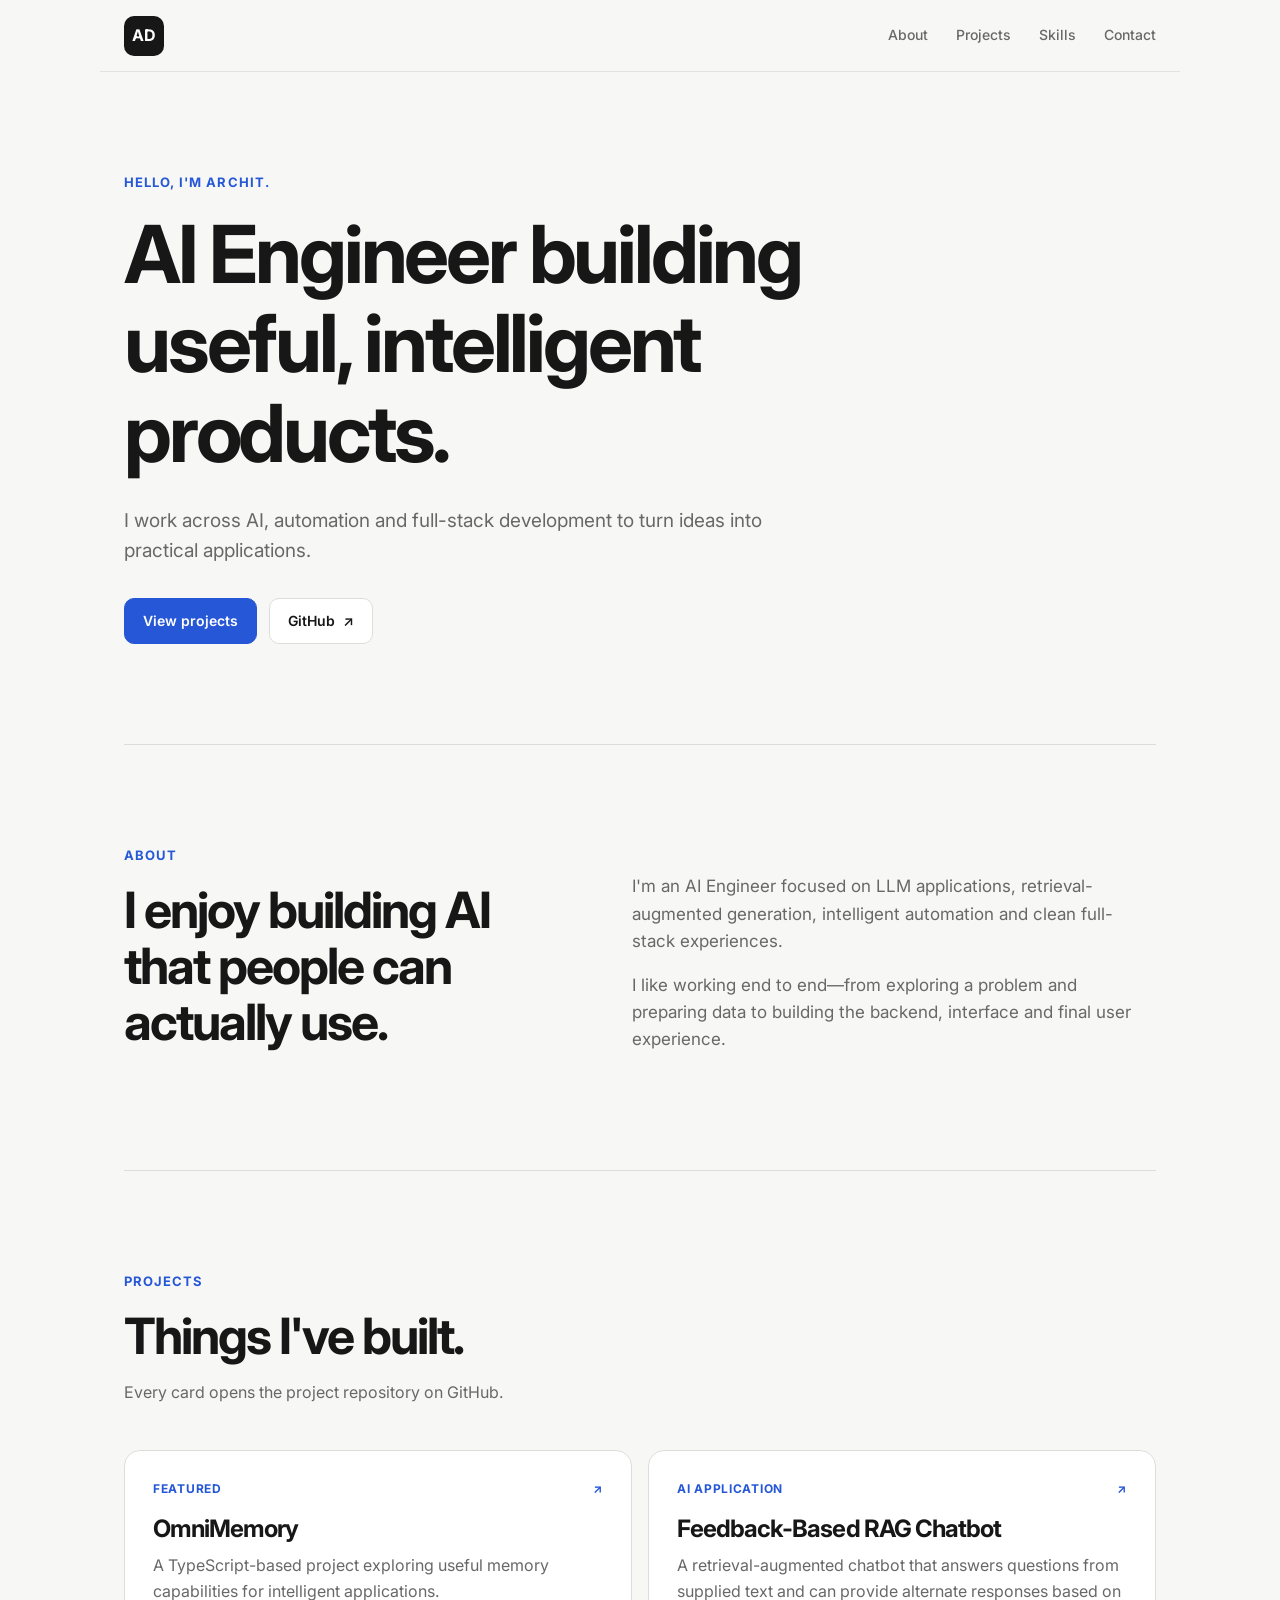
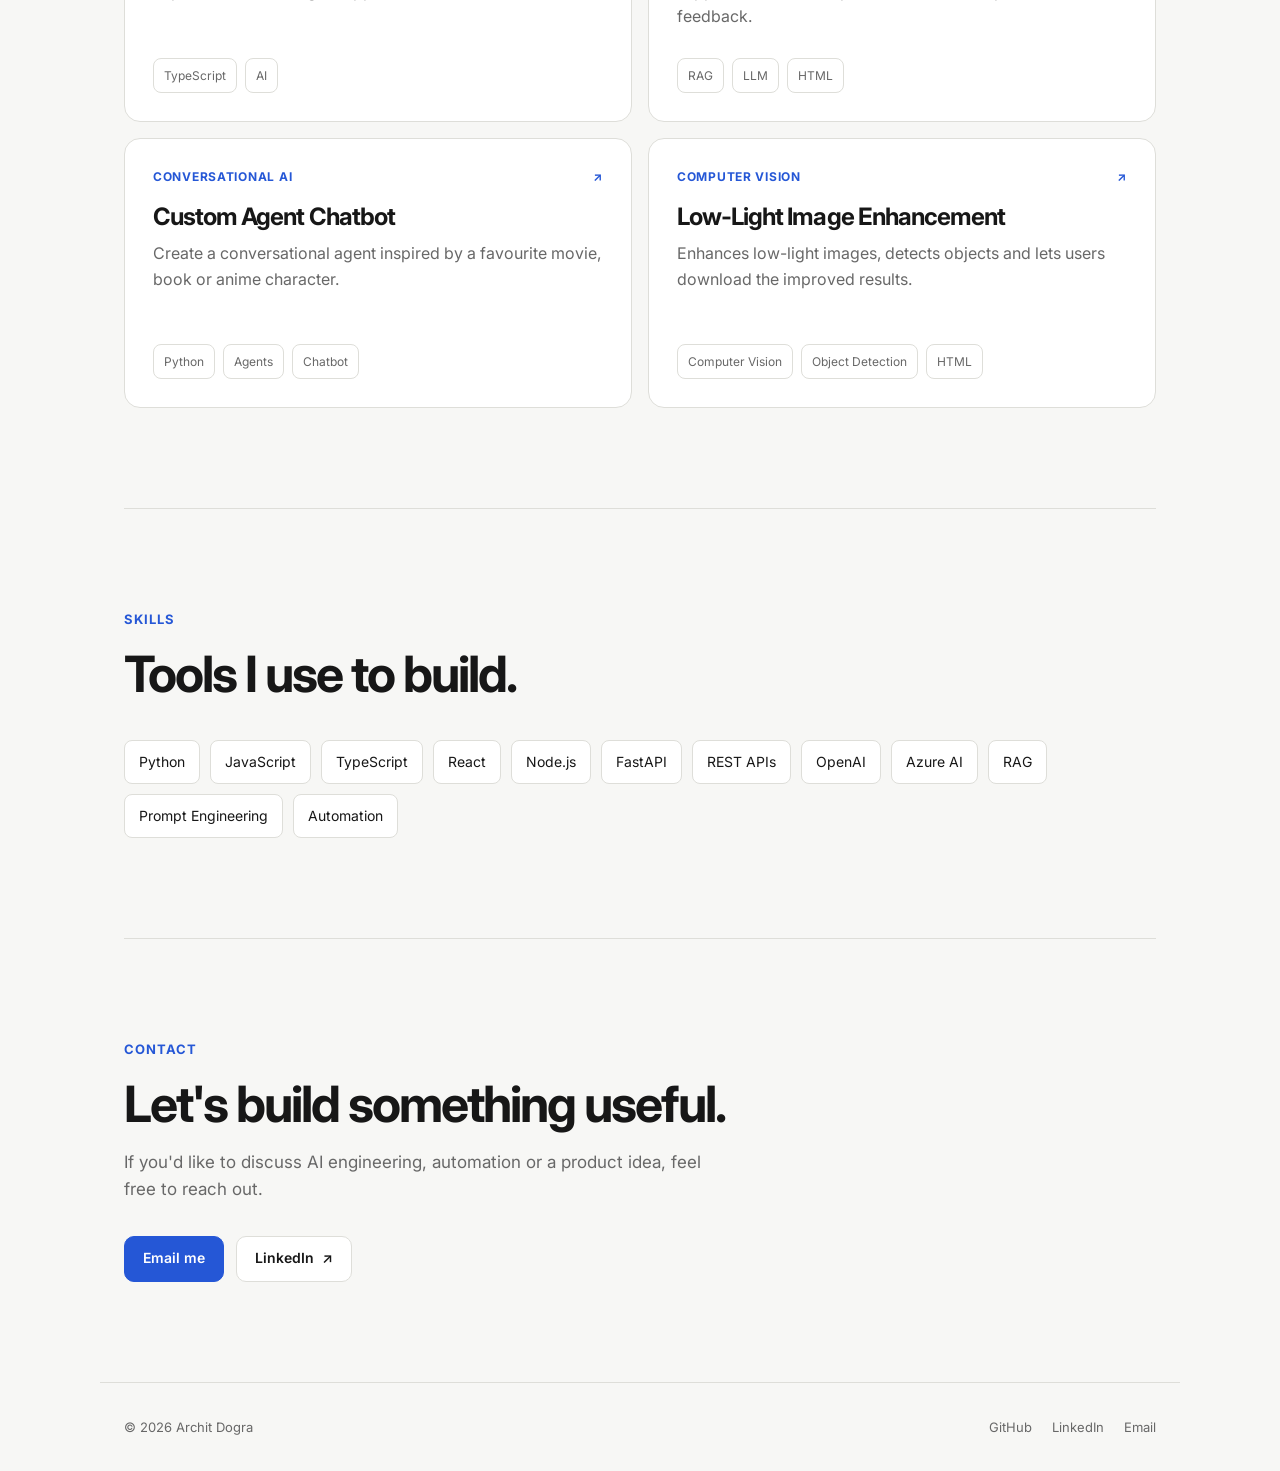
==== index.html @ 52316e1d "new1" ====
<!doctype html>
<html lang="en">
<head>
  <meta charset="UTF-8">
  <meta name="viewport" content="width=device-width, initial-scale=1.0">
  <meta name="description" content="Archit Dogra is an AI Engineer building practical AI applications, RAG systems and intelligent automation.">
  <meta property="og:title" content="Archit Dogra — AI Engineer">
  <meta property="og:description" content="AI applications, RAG systems and intelligent automation.">
  <meta property="og:type" content="website">
  <title>Archit Dogra — AI Engineer</title>
  <link rel="preconnect" href="https://fonts.googleapis.com">
  <link rel="preconnect" href="https://fonts.gstatic.com" crossorigin>
  <link href="https://fonts.googleapis.com/css2?family=Inter:wght@400;500;600;700&display=swap" rel="stylesheet">
  <link rel="stylesheet" href="style.css">
</head>
<body>
  <header class="site-header">
    <a class="brand" href="#home" aria-label="Go to home">AD</a>
    <button class="menu-button" type="button" aria-label="Open navigation" aria-expanded="false">Menu</button>
    <nav aria-label="Primary navigation">
      <a href="#about">About</a>
      <a href="#projects">Projects</a>
      <a href="#skills">Skills</a>
      <a href="#contact">Contact</a>
    </nav>
  </header>

  <main>
    <section class="hero" id="home">
      <p class="kicker">Hello, I'm Archit.</p>
      <h1>AI Engineer building useful, intelligent products.</h1>
      <p class="hero-copy">I work across AI, automation and full-stack development to turn ideas into practical applications.</p>
      <div class="actions">
        <a class="button primary" href="#projects">View projects</a>
        <a class="button" href="https://github.com/Archit0720" target="_blank" rel="noopener noreferrer">GitHub <span aria-hidden="true">↗</span></a>
      </div>
    </section>

    <section class="section" id="about">
      <div class="section-heading">
        <p class="kicker">About</p>
        <h2>I enjoy building AI that people can actually use.</h2>
      </div>
      <div class="about-copy">
        <p>I'm an AI Engineer focused on LLM applications, retrieval-augmented generation, intelligent automation and clean full-stack experiences.</p>
        <p>I like working end to end—from exploring a problem and preparing data to building the backend, interface and final user experience.</p>
      </div>
    </section>

    <section class="section" id="projects">
      <div class="section-heading">
        <p class="kicker">Projects</p>
        <h2>Things I've built.</h2>
        <p>Every card opens the project repository on GitHub.</p>
      </div>

      <div class="project-grid">
        <a class="project-card" href="https://github.com/Archit0720/OmniMemory" target="_blank" rel="noopener noreferrer">
          <div class="project-top"><span>Featured</span><span aria-hidden="true">↗</span></div>
          <h3>OmniMemory</h3>
          <p>A TypeScript-based project exploring useful memory capabilities for intelligent applications.</p>
          <ul><li>TypeScript</li><li>AI</li></ul>
        </a>

        <a class="project-card" href="https://github.com/Archit0720/RAG-ChatBot---Feedback-based-" target="_blank" rel="noopener noreferrer">
          <div class="project-top"><span>AI Application</span><span aria-hidden="true">↗</span></div>
          <h3>Feedback-Based RAG Chatbot</h3>
          <p>A retrieval-augmented chatbot that answers questions from supplied text and can provide alternate responses based on feedback.</p>
          <ul><li>RAG</li><li>LLM</li><li>HTML</li></ul>
        </a>

        <a class="project-card" href="https://github.com/Archit0720/Custom-Agent-Chatbot" target="_blank" rel="noopener noreferrer">
          <div class="project-top"><span>Conversational AI</span><span aria-hidden="true">↗</span></div>
          <h3>Custom Agent Chatbot</h3>
          <p>Create a conversational agent inspired by a favourite movie, book or anime character.</p>
          <ul><li>Python</li><li>Agents</li><li>Chatbot</li></ul>
        </a>

        <a class="project-card" href="https://github.com/Archit0720/Low_Light_Image_Enhancement_With_Object_Detection" target="_blank" rel="noopener noreferrer">
          <div class="project-top"><span>Computer Vision</span><span aria-hidden="true">↗</span></div>
          <h3>Low-Light Image Enhancement</h3>
          <p>Enhances low-light images, detects objects and lets users download the improved results.</p>
          <ul><li>Computer Vision</li><li>Object Detection</li><li>HTML</li></ul>
        </a>
      </div>
    </section>

    <section class="section" id="skills">
      <div class="section-heading">
        <p class="kicker">Skills</p>
        <h2>Tools I use to build.</h2>
      </div>
      <div class="skill-list" aria-label="Technical skills">
        <span>Python</span><span>JavaScript</span><span>TypeScript</span><span>React</span>
        <span>Node.js</span><span>FastAPI</span><span>REST APIs</span><span>OpenAI</span>
        <span>Azure AI</span><span>RAG</span><span>Prompt Engineering</span><span>Automation</span>
      </div>
    </section>

    <section class="contact section" id="contact">
      <p class="kicker">Contact</p>
      <h2>Let's build something useful.</h2>
      <p>If you'd like to discuss AI engineering, automation or a product idea, feel free to reach out.</p>
      <div class="actions">
        <a class="button primary" href="mailto:architdora07@gmail.com">Email me</a>
        <a class="button" href="https://www.linkedin.com/in/ad0720/" target="_blank" rel="noopener noreferrer">LinkedIn <span aria-hidden="true">↗</span></a>
      </div>
    </section>
  </main>

  <footer>
    <span>© <span id="year"></span> Archit Dogra</span>
    <div>
      <a href="https://github.com/Archit0720" target="_blank" rel="noopener noreferrer">GitHub</a>
      <a href="https://www.linkedin.com/in/ad0720/" target="_blank" rel="noopener noreferrer">LinkedIn</a>
      <a href="mailto:architdora07@gmail.com">Email</a>
    </div>
  </footer>

  <script src="script.js"></script>
</body>
</html>
---- style.css ----
:root {
  --background: #f7f7f5;
  --surface: #ffffff;
  --text: #171717;
  --muted: #686868;
  --border: #deded9;
  --accent: #2557d6;
  --accent-dark: #1944b0;
  --max-width: 1080px;
}

* { box-sizing: border-box; }
html { scroll-behavior: smooth; }
body {
  margin: 0;
  background: var(--background);
  color: var(--text);
  font-family: Inter, Arial, sans-serif;
  line-height: 1.6;
  -webkit-font-smoothing: antialiased;
}
a { color: inherit; text-decoration: none; }
a:focus-visible, button:focus-visible { outline: 3px solid #8eacf7; outline-offset: 4px; }

.site-header {
  position: sticky;
  top: 0;
  z-index: 20;
  height: 72px;
  display: flex;
  align-items: center;
  justify-content: space-between;
  max-width: var(--max-width);
  margin: 0 auto;
  padding: 0 24px;
  background: rgba(247, 247, 245, .92);
  backdrop-filter: blur(10px);
  border-bottom: 1px solid rgba(222, 222, 217, .8);
}
.brand {
  display: grid;
  place-items: center;
  width: 40px;
  height: 40px;
  border-radius: 10px;
  background: var(--text);
  color: white;
  font-weight: 700;
  letter-spacing: -.03em;
}
nav { display: flex; gap: 28px; }
nav a { color: var(--muted); font-size: 14px; font-weight: 500; }
nav a:hover { color: var(--text); }
.menu-button { display: none; border: 0; background: transparent; color: var(--text); font: inherit; font-weight: 600; cursor: pointer; }

main, footer { max-width: var(--max-width); margin: 0 auto; padding-inline: 24px; }
.hero { min-height: 72vh; display: flex; flex-direction: column; justify-content: center; max-width: 820px; padding: 100px 0; }
.kicker { margin: 0 0 16px; color: var(--accent); font-size: 13px; font-weight: 700; letter-spacing: .08em; text-transform: uppercase; }
h1, h2, h3 { line-height: 1.12; letter-spacing: -.04em; }
h1 { max-width: 800px; margin: 0; font-size: clamp(46px, 8vw, 80px); }
h2 { max-width: 700px; margin: 0; font-size: clamp(34px, 5vw, 50px); }
h3 { margin: 18px 0 10px; font-size: 24px; }
.hero-copy { max-width: 650px; margin: 28px 0 0; color: var(--muted); font-size: 19px; }
.actions { display: flex; flex-wrap: wrap; gap: 12px; margin-top: 32px; }
.button { display: inline-flex; align-items: center; justify-content: center; gap: 8px; min-height: 46px; padding: 0 18px; border: 1px solid var(--border); border-radius: 10px; background: var(--surface); font-size: 14px; font-weight: 600; transition: border-color .2s, transform .2s, background .2s; }
.button:hover { border-color: #a8a8a2; transform: translateY(-2px); }
.button.primary { border-color: var(--accent); background: var(--accent); color: white; }
.button.primary:hover { background: var(--accent-dark); }

.section { padding: 100px 0; border-top: 1px solid var(--border); }
.section-heading > p:last-child { max-width: 620px; color: var(--muted); }
#about { display: grid; grid-template-columns: .9fr 1.1fr; gap: 80px; }
.about-copy { padding-top: 28px; color: var(--muted); font-size: 17px; }
.about-copy p:first-child { margin-top: 0; }
.project-grid { display: grid; grid-template-columns: repeat(2, 1fr); gap: 16px; margin-top: 44px; }
.project-card { min-height: 270px; display: flex; flex-direction: column; padding: 28px; border: 1px solid var(--border); border-radius: 16px; background: var(--surface); transition: transform .2s, border-color .2s, box-shadow .2s; }
.project-card:hover { transform: translateY(-4px); border-color: #b7b7b1; box-shadow: 0 14px 35px rgba(0,0,0,.06); }
.project-top { display: flex; justify-content: space-between; color: var(--accent); font-size: 12px; font-weight: 700; text-transform: uppercase; letter-spacing: .06em; }
.project-card p { margin: 0; color: var(--muted); }
.project-card ul { display: flex; flex-wrap: wrap; gap: 8px; margin: auto 0 0; padding: 28px 0 0; list-style: none; }
.project-card li, .skill-list span { padding: 7px 10px; border: 1px solid var(--border); border-radius: 8px; color: var(--muted); font-size: 12px; }
.skill-list { display: flex; flex-wrap: wrap; gap: 10px; margin-top: 38px; }
.skill-list span { padding: 10px 14px; background: var(--surface); color: var(--text); font-size: 14px; }
.contact { max-width: none; }
.contact > p:not(.kicker) { max-width: 590px; color: var(--muted); font-size: 17px; }
footer { display: flex; justify-content: space-between; gap: 24px; padding-block: 34px; border-top: 1px solid var(--border); color: var(--muted); font-size: 13px; }
footer div { display: flex; gap: 20px; }
footer a:hover { color: var(--text); }

@media (max-width: 760px) {
  .site-header { height: 64px; }
  .menu-button { display: block; }
  nav { display: none; position: absolute; top: 64px; left: 16px; right: 16px; flex-direction: column; gap: 4px; padding: 12px; border: 1px solid var(--border); border-radius: 12px; background: var(--surface); box-shadow: 0 14px 35px rgba(0,0,0,.08); }
  .site-header.open nav { display: flex; }
  nav a { padding: 10px 12px; border-radius: 8px; }
  nav a:hover { background: var(--background); }
  .hero { min-height: auto; padding: 90px 0; }
  #about { grid-template-columns: 1fr; gap: 20px; }
  .project-grid { grid-template-columns: 1fr; }
  .section { padding: 76px 0; }
}

@media (max-width: 520px) {
  h1 { font-size: 44px; }
  .actions { flex-direction: column; }
  .button { width: 100%; }
  footer { flex-direction: column; }
}

@media (prefers-reduced-motion: reduce) {
  html { scroll-behavior: auto; }
  *, *::before, *::after { transition: none !important; animation: none !important; }
}
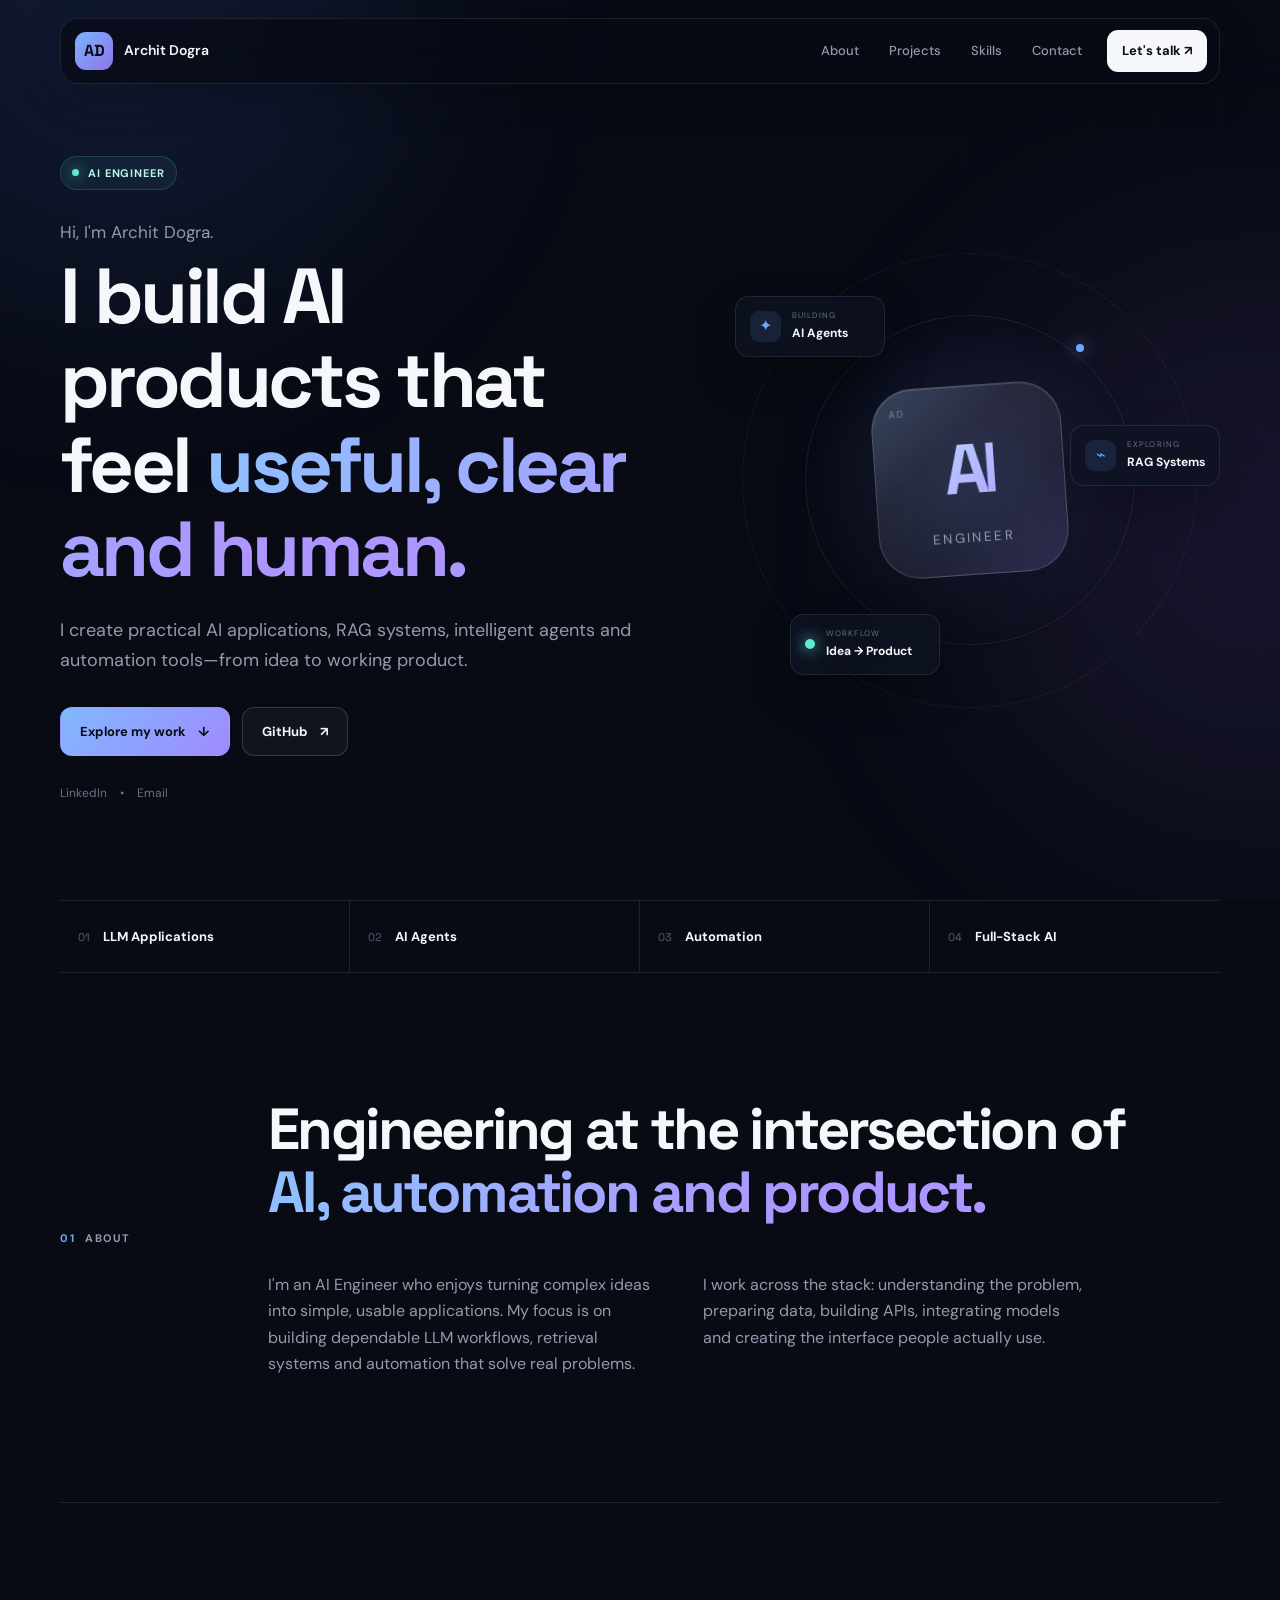
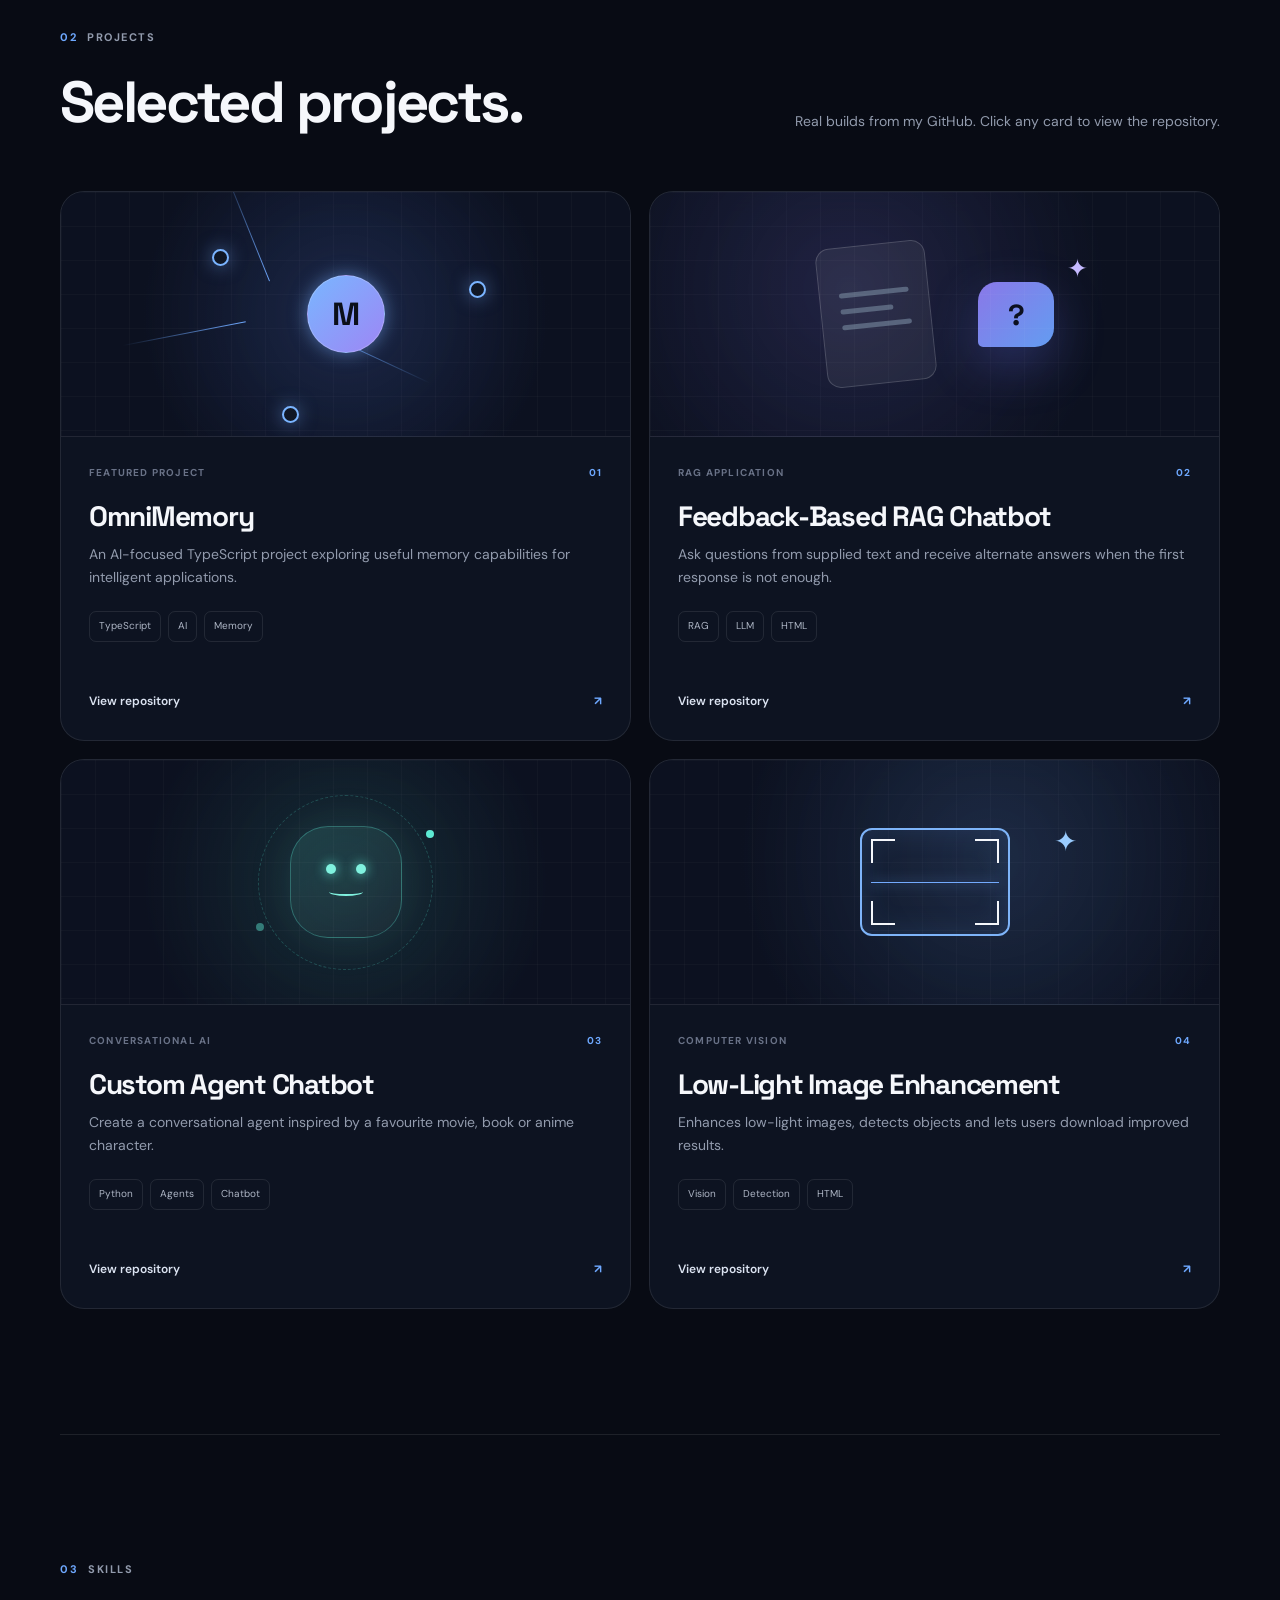
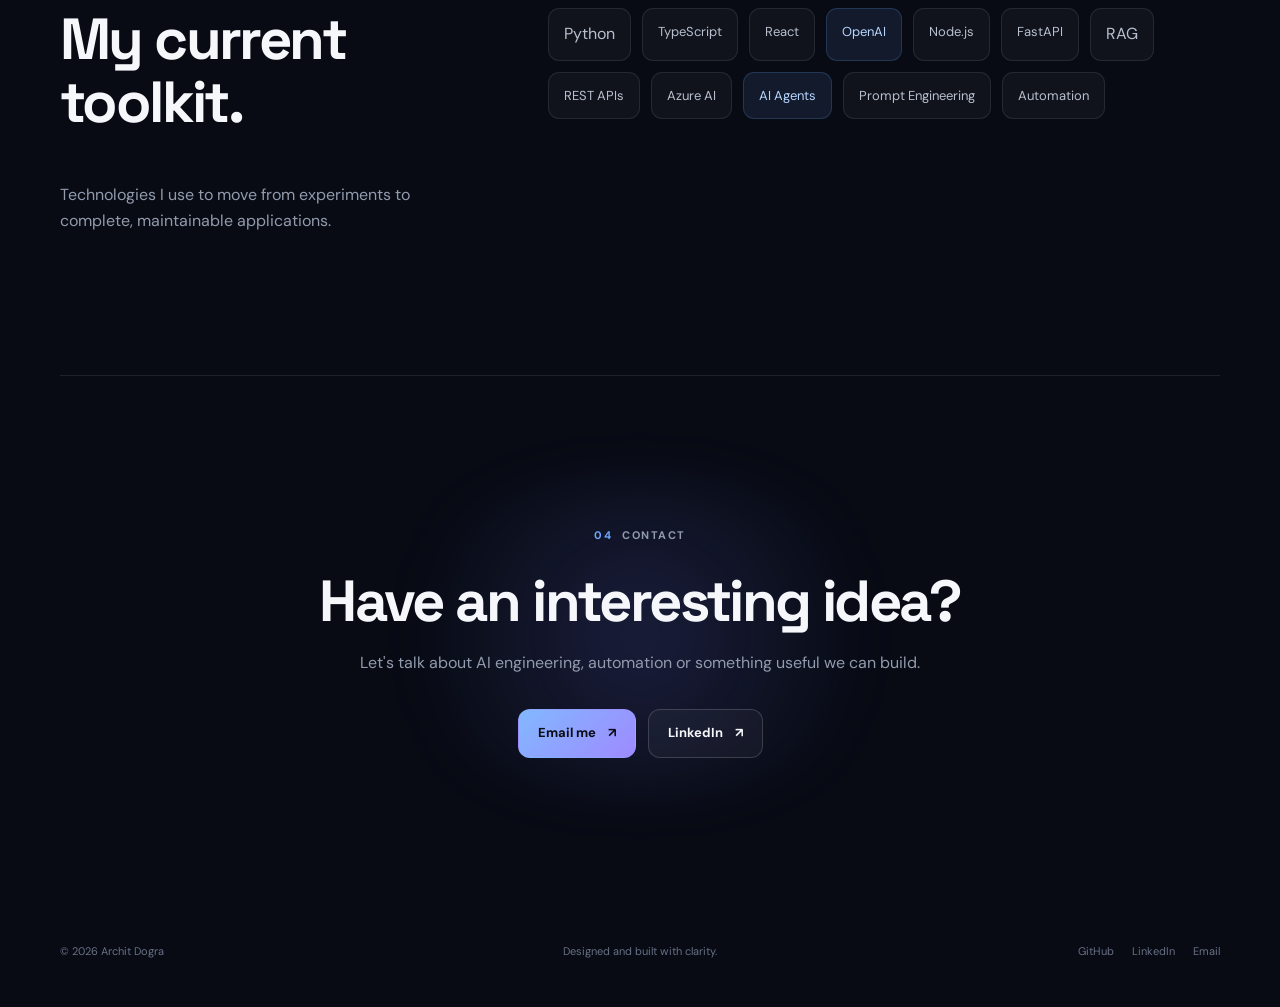
==== commit f275f69c: "new2" ====
--- a/index.html
+++ b/index.html
@@ -7,109 +7,205 @@
   <meta property="og:title" content="Archit Dogra — AI Engineer">
   <meta property="og:description" content="AI applications, RAG systems and intelligent automation.">
   <meta property="og:type" content="website">
+  <meta name="theme-color" content="#080b14">
   <title>Archit Dogra — AI Engineer</title>
+
   <link rel="preconnect" href="https://fonts.googleapis.com">
   <link rel="preconnect" href="https://fonts.gstatic.com" crossorigin>
-  <link href="https://fonts.googleapis.com/css2?family=Inter:wght@400;500;600;700&display=swap" rel="stylesheet">
+  <link href="https://fonts.googleapis.com/css2?family=DM+Sans:wght@400;500;600;700&family=Space+Grotesk:wght@500;600;700&display=swap" rel="stylesheet">
   <link rel="stylesheet" href="style.css">
 </head>
 <body>
+  <div class="page-background" aria-hidden="true">
+    <span class="gradient gradient-one"></span>
+    <span class="gradient gradient-two"></span>
+    <span class="grid"></span>
+  </div>
+
   <header class="site-header">
-    <a class="brand" href="#home" aria-label="Go to home">AD</a>
-    <button class="menu-button" type="button" aria-label="Open navigation" aria-expanded="false">Menu</button>
+    <a class="brand" href="#home" aria-label="Archit Dogra, home">
+      <span class="brand-mark">AD</span>
+      <span class="brand-name">Archit Dogra</span>
+    </a>
+
+    <button class="menu-button" type="button" aria-label="Open navigation" aria-expanded="false">
+      <span></span><span></span>
+    </button>
+
     <nav aria-label="Primary navigation">
       <a href="#about">About</a>
       <a href="#projects">Projects</a>
       <a href="#skills">Skills</a>
       <a href="#contact">Contact</a>
     </nav>
+
+    <a class="header-link" href="mailto:architdora07@gmail.com">Let's talk <span aria-hidden="true">↗</span></a>
   </header>
 
   <main>
     <section class="hero" id="home">
-      <p class="kicker">Hello, I'm Archit.</p>
-      <h1>AI Engineer building useful, intelligent products.</h1>
-      <p class="hero-copy">I work across AI, automation and full-stack development to turn ideas into practical applications.</p>
-      <div class="actions">
-        <a class="button primary" href="#projects">View projects</a>
-        <a class="button" href="https://github.com/Archit0720" target="_blank" rel="noopener noreferrer">GitHub <span aria-hidden="true">↗</span></a>
-      </div>
-    </section>
-
-    <section class="section" id="about">
-      <div class="section-heading">
-        <p class="kicker">About</p>
-        <h2>I enjoy building AI that people can actually use.</h2>
-      </div>
-      <div class="about-copy">
-        <p>I'm an AI Engineer focused on LLM applications, retrieval-augmented generation, intelligent automation and clean full-stack experiences.</p>
-        <p>I like working end to end—from exploring a problem and preparing data to building the backend, interface and final user experience.</p>
-      </div>
-    </section>
-
-    <section class="section" id="projects">
-      <div class="section-heading">
-        <p class="kicker">Projects</p>
-        <h2>Things I've built.</h2>
-        <p>Every card opens the project repository on GitHub.</p>
+      <div class="hero-copy reveal">
+        <div class="status"><span></span> AI Engineer</div>
+        <p class="intro">Hi, I'm Archit Dogra.</p>
+        <h1>I build AI products that feel <span>useful, clear and human.</span></h1>
+        <p class="hero-text">I create practical AI applications, RAG systems, intelligent agents and automation tools—from idea to working product.</p>
+
+        <div class="actions">
+          <a class="button primary" href="#projects">Explore my work <span aria-hidden="true">↓</span></a>
+          <a class="button secondary" href="https://github.com/Archit0720" target="_blank" rel="noopener noreferrer">GitHub <span aria-hidden="true">↗</span></a>
+        </div>
+
+        <div class="hero-links" aria-label="Social links">
+          <a href="https://www.linkedin.com/in/ad0720/" target="_blank" rel="noopener noreferrer">LinkedIn</a>
+          <span>•</span>
+          <a href="mailto:architdora07@gmail.com">Email</a>
+        </div>
+      </div>
+
+      <div class="hero-visual reveal" aria-label="AI engineering illustration">
+        <div class="orbit orbit-one"></div>
+        <div class="orbit orbit-two"></div>
+        <div class="visual-core">
+          <span class="core-label">AD</span>
+          <strong>AI</strong>
+          <small>Engineer</small>
+        </div>
+        <div class="floating-card card-agent">
+          <span class="card-icon">✦</span>
+          <div><small>BUILDING</small><strong>AI Agents</strong></div>
+        </div>
+        <div class="floating-card card-rag">
+          <span class="card-icon">⌁</span>
+          <div><small>EXPLORING</small><strong>RAG Systems</strong></div>
+        </div>
+        <div class="floating-card card-stack">
+          <span class="signal"></span>
+          <div><small>WORKFLOW</small><strong>Idea → Product</strong></div>
+        </div>
+      </div>
+    </section>
+
+    <section class="quick-strip" aria-label="Key areas">
+      <div><span>01</span><strong>LLM Applications</strong></div>
+      <div><span>02</span><strong>AI Agents</strong></div>
+      <div><span>03</span><strong>Automation</strong></div>
+      <div><span>04</span><strong>Full-Stack AI</strong></div>
+    </section>
+
+    <section class="section about" id="about">
+      <div class="section-label reveal"><span>01</span> About</div>
+      <div class="about-content reveal">
+        <h2>Engineering at the intersection of <span>AI, automation and product.</span></h2>
+        <div class="about-grid">
+          <p>I'm an AI Engineer who enjoys turning complex ideas into simple, usable applications. My focus is on building dependable LLM workflows, retrieval systems and automation that solve real problems.</p>
+          <p>I work across the stack: understanding the problem, preparing data, building APIs, integrating models and creating the interface people actually use.</p>
+        </div>
+      </div>
+    </section>
+
+    <section class="section projects-section" id="projects">
+      <div class="section-label reveal"><span>02</span> Projects</div>
+      <div class="section-heading reveal">
+        <h2>Selected projects.</h2>
+        <p>Real builds from my GitHub. Click any card to view the repository.</p>
       </div>
 
       <div class="project-grid">
-        <a class="project-card" href="https://github.com/Archit0720/OmniMemory" target="_blank" rel="noopener noreferrer">
-          <div class="project-top"><span>Featured</span><span aria-hidden="true">↗</span></div>
-          <h3>OmniMemory</h3>
-          <p>A TypeScript-based project exploring useful memory capabilities for intelligent applications.</p>
-          <ul><li>TypeScript</li><li>AI</li></ul>
-        </a>
-
-        <a class="project-card" href="https://github.com/Archit0720/RAG-ChatBot---Feedback-based-" target="_blank" rel="noopener noreferrer">
-          <div class="project-top"><span>AI Application</span><span aria-hidden="true">↗</span></div>
-          <h3>Feedback-Based RAG Chatbot</h3>
-          <p>A retrieval-augmented chatbot that answers questions from supplied text and can provide alternate responses based on feedback.</p>
-          <ul><li>RAG</li><li>LLM</li><li>HTML</li></ul>
-        </a>
-
-        <a class="project-card" href="https://github.com/Archit0720/Custom-Agent-Chatbot" target="_blank" rel="noopener noreferrer">
-          <div class="project-top"><span>Conversational AI</span><span aria-hidden="true">↗</span></div>
-          <h3>Custom Agent Chatbot</h3>
-          <p>Create a conversational agent inspired by a favourite movie, book or anime character.</p>
-          <ul><li>Python</li><li>Agents</li><li>Chatbot</li></ul>
-        </a>
-
-        <a class="project-card" href="https://github.com/Archit0720/Low_Light_Image_Enhancement_With_Object_Detection" target="_blank" rel="noopener noreferrer">
-          <div class="project-top"><span>Computer Vision</span><span aria-hidden="true">↗</span></div>
-          <h3>Low-Light Image Enhancement</h3>
-          <p>Enhances low-light images, detects objects and lets users download the improved results.</p>
-          <ul><li>Computer Vision</li><li>Object Detection</li><li>HTML</li></ul>
-        </a>
-      </div>
-    </section>
-
-    <section class="section" id="skills">
-      <div class="section-heading">
-        <p class="kicker">Skills</p>
-        <h2>Tools I use to build.</h2>
-      </div>
-      <div class="skill-list" aria-label="Technical skills">
-        <span>Python</span><span>JavaScript</span><span>TypeScript</span><span>React</span>
-        <span>Node.js</span><span>FastAPI</span><span>REST APIs</span><span>OpenAI</span>
-        <span>Azure AI</span><span>RAG</span><span>Prompt Engineering</span><span>Automation</span>
+        <a class="project-card featured reveal" href="https://github.com/Archit0720/OmniMemory" target="_blank" rel="noopener noreferrer">
+          <div class="project-visual memory-visual" aria-hidden="true">
+            <div class="memory-node main-node">M</div>
+            <span class="memory-node node-a"></span>
+            <span class="memory-node node-b"></span>
+            <span class="memory-node node-c"></span>
+            <i class="line line-a"></i><i class="line line-b"></i><i class="line line-c"></i>
+          </div>
+          <div class="project-content">
+            <div class="project-meta"><span>Featured project</span><b>01</b></div>
+            <h3>OmniMemory</h3>
+            <p>An AI-focused TypeScript project exploring useful memory capabilities for intelligent applications.</p>
+            <ul><li>TypeScript</li><li>AI</li><li>Memory</li></ul>
+            <span class="project-link">View repository <b>↗</b></span>
+          </div>
+        </a>
+
+        <a class="project-card reveal" href="https://github.com/Archit0720/RAG-ChatBot---Feedback-based-" target="_blank" rel="noopener noreferrer">
+          <div class="project-visual rag-visual" aria-hidden="true">
+            <div class="document"><span></span><span></span><span></span></div>
+            <div class="chat-bubble">?</div>
+            <div class="spark">✦</div>
+          </div>
+          <div class="project-content">
+            <div class="project-meta"><span>RAG application</span><b>02</b></div>
+            <h3>Feedback-Based RAG Chatbot</h3>
+            <p>Ask questions from supplied text and receive alternate answers when the first response is not enough.</p>
+            <ul><li>RAG</li><li>LLM</li><li>HTML</li></ul>
+            <span class="project-link">View repository <b>↗</b></span>
+          </div>
+        </a>
+
+        <a class="project-card reveal" href="https://github.com/Archit0720/Custom-Agent-Chatbot" target="_blank" rel="noopener noreferrer">
+          <div class="project-visual agent-visual" aria-hidden="true">
+            <div class="agent-face"><span></span><span></span><i></i></div>
+            <div class="agent-ring"></div>
+            <span class="agent-dot dot-one"></span><span class="agent-dot dot-two"></span>
+          </div>
+          <div class="project-content">
+            <div class="project-meta"><span>Conversational AI</span><b>03</b></div>
+            <h3>Custom Agent Chatbot</h3>
+            <p>Create a conversational agent inspired by a favourite movie, book or anime character.</p>
+            <ul><li>Python</li><li>Agents</li><li>Chatbot</li></ul>
+            <span class="project-link">View repository <b>↗</b></span>
+          </div>
+        </a>
+
+        <a class="project-card reveal" href="https://github.com/Archit0720/Low_Light_Image_Enhancement_With_Object_Detection" target="_blank" rel="noopener noreferrer">
+          <div class="project-visual vision-visual" aria-hidden="true">
+            <div class="scan-frame"><i></i><span class="scan-line"></span></div>
+            <div class="sun">✦</div>
+          </div>
+          <div class="project-content">
+            <div class="project-meta"><span>Computer vision</span><b>04</b></div>
+            <h3>Low-Light Image Enhancement</h3>
+            <p>Enhances low-light images, detects objects and lets users download improved results.</p>
+            <ul><li>Vision</li><li>Detection</li><li>HTML</li></ul>
+            <span class="project-link">View repository <b>↗</b></span>
+          </div>
+        </a>
+      </div>
+    </section>
+
+    <section class="section skills-section" id="skills">
+      <div class="section-label reveal"><span>03</span> Skills</div>
+      <div class="skills-layout">
+        <div class="skills-copy reveal">
+          <h2>My current toolkit.</h2>
+          <p>Technologies I use to move from experiments to complete, maintainable applications.</p>
+        </div>
+        <div class="skill-cloud reveal" aria-label="Technical skills">
+          <span class="large">Python</span><span>TypeScript</span><span>React</span><span class="accent">OpenAI</span>
+          <span>Node.js</span><span>FastAPI</span><span class="large">RAG</span><span>REST APIs</span>
+          <span>Azure AI</span><span class="accent">AI Agents</span><span>Prompt Engineering</span><span>Automation</span>
+        </div>
       </div>
     </section>
 
     <section class="contact section" id="contact">
-      <p class="kicker">Contact</p>
-      <h2>Let's build something useful.</h2>
-      <p>If you'd like to discuss AI engineering, automation or a product idea, feel free to reach out.</p>
-      <div class="actions">
-        <a class="button primary" href="mailto:architdora07@gmail.com">Email me</a>
-        <a class="button" href="https://www.linkedin.com/in/ad0720/" target="_blank" rel="noopener noreferrer">LinkedIn <span aria-hidden="true">↗</span></a>
+      <div class="contact-glow" aria-hidden="true"></div>
+      <div class="contact-content reveal">
+        <p class="section-label"><span>04</span> Contact</p>
+        <h2>Have an interesting idea?</h2>
+        <p>Let's talk about AI engineering, automation or something useful we can build.</p>
+        <div class="actions center">
+          <a class="button primary" href="mailto:architdora07@gmail.com">Email me <span aria-hidden="true">↗</span></a>
+          <a class="button secondary" href="https://www.linkedin.com/in/ad0720/" target="_blank" rel="noopener noreferrer">LinkedIn <span aria-hidden="true">↗</span></a>
+        </div>
       </div>
     </section>
   </main>
 
   <footer>
     <span>© <span id="year"></span> Archit Dogra</span>
+    <p>Designed and built with clarity.</p>
     <div>
       <a href="https://github.com/Archit0720" target="_blank" rel="noopener noreferrer">GitHub</a>
       <a href="https://www.linkedin.com/in/ad0720/" target="_blank" rel="noopener noreferrer">LinkedIn</a>
--- a/style.css
+++ b/style.css
@@ -1,113 +1,177 @@
 :root {
-  --background: #f7f7f5;
-  --surface: #ffffff;
-  --text: #171717;
-  --muted: #686868;
-  --border: #deded9;
-  --accent: #2557d6;
-  --accent-dark: #1944b0;
-  --max-width: 1080px;
+  --bg: #080b14;
+  --surface: #0e1321;
+  --surface-soft: #121827;
+  --card: rgba(17, 23, 39, 0.76);
+  --text: #f5f7fb;
+  --muted: #929bad;
+  --line: rgba(255, 255, 255, 0.09);
+  --line-strong: rgba(255, 255, 255, 0.16);
+  --blue: #6ea8fe;
+  --violet: #9b87f5;
+  --cyan: #5eead4;
+  --max: 1160px;
 }
 
 * { box-sizing: border-box; }
 html { scroll-behavior: smooth; }
 body {
   margin: 0;
-  background: var(--background);
+  min-width: 320px;
+  overflow-x: hidden;
+  background: var(--bg);
   color: var(--text);
-  font-family: Inter, Arial, sans-serif;
-  line-height: 1.6;
+  font-family: "DM Sans", Arial, sans-serif;
+  line-height: 1.65;
   -webkit-font-smoothing: antialiased;
 }
 a { color: inherit; text-decoration: none; }
-a:focus-visible, button:focus-visible { outline: 3px solid #8eacf7; outline-offset: 4px; }
+button, a { -webkit-tap-highlight-color: transparent; }
+a:focus-visible, button:focus-visible { outline: 3px solid rgba(110, 168, 254, .65); outline-offset: 4px; }
+
+.page-background { position: fixed; inset: 0; z-index: -1; overflow: hidden; pointer-events: none; }
+.gradient { position: absolute; width: 560px; height: 560px; border-radius: 50%; filter: blur(130px); opacity: .13; }
+.gradient-one { top: -270px; left: -160px; background: #4f7cff; }
+.gradient-two { right: -260px; top: 260px; background: #805ad5; }
+.grid { position: absolute; inset: 0; opacity: .24; background-image: linear-gradient(rgba(255,255,255,.025) 1px, transparent 1px), linear-gradient(90deg, rgba(255,255,255,.025) 1px, transparent 1px); background-size: 64px 64px; mask-image: linear-gradient(to bottom, black, transparent 75%); }
 
 .site-header {
-  position: sticky;
-  top: 0;
-  z-index: 20;
-  height: 72px;
+  position: fixed;
+  z-index: 50;
+  top: 18px;
+  left: 50%;
+  transform: translateX(-50%);
+  width: min(calc(100% - 32px), var(--max));
+  height: 66px;
   display: flex;
   align-items: center;
-  justify-content: space-between;
-  max-width: var(--max-width);
-  margin: 0 auto;
-  padding: 0 24px;
-  background: rgba(247, 247, 245, .92);
-  backdrop-filter: blur(10px);
-  border-bottom: 1px solid rgba(222, 222, 217, .8);
+  padding: 0 12px 0 14px;
+  border: 1px solid var(--line);
+  border-radius: 18px;
+  background: rgba(8, 11, 20, .72);
+  backdrop-filter: blur(18px);
+  box-shadow: 0 12px 45px rgba(0, 0, 0, .2);
 }
-.brand {
-  display: grid;
-  place-items: center;
-  width: 40px;
-  height: 40px;
-  border-radius: 10px;
-  background: var(--text);
-  color: white;
-  font-weight: 700;
-  letter-spacing: -.03em;
+.brand { display: flex; align-items: center; gap: 11px; margin-right: auto; }
+.brand-mark { display: grid; place-items: center; width: 38px; height: 38px; border-radius: 11px; background: linear-gradient(135deg, #7ab4ff, #8e75e8); color: #080b14; font-family: "Space Grotesk", sans-serif; font-weight: 700; }
+.brand-name { font-weight: 600; font-size: 14px; }
+nav { display: flex; align-items: center; gap: 8px; }
+nav a { padding: 8px 11px; border-radius: 9px; color: var(--muted); font-size: 13px; font-weight: 500; transition: .2s ease; }
+nav a:hover { background: rgba(255,255,255,.05); color: var(--text); }
+.header-link { margin-left: 14px; padding: 10px 15px; border-radius: 11px; background: var(--text); color: #0a0d15; font-size: 13px; font-weight: 700; }
+.menu-button { display: none; width: 42px; height: 42px; border: 0; border-radius: 10px; background: rgba(255,255,255,.06); cursor: pointer; }
+.menu-button span { display: block; width: 18px; height: 1.5px; margin: 5px auto; background: white; transition: .2s; }
+
+main, footer { width: min(calc(100% - 48px), var(--max)); margin-inline: auto; }
+.hero { min-height: 100vh; display: grid; grid-template-columns: 1.08fr .92fr; gap: 72px; align-items: center; padding: 150px 0 90px; }
+.status { display: inline-flex; align-items: center; gap: 9px; width: fit-content; margin-bottom: 28px; padding: 7px 11px; border: 1px solid rgba(94,234,212,.18); border-radius: 999px; background: rgba(94,234,212,.06); color: #b6f7ea; font-size: 11px; font-weight: 700; letter-spacing: .08em; text-transform: uppercase; }
+.status span { width: 7px; height: 7px; border-radius: 50%; background: var(--cyan); box-shadow: 0 0 14px var(--cyan); }
+.intro { margin: 0 0 8px; color: var(--muted); font-size: 17px; }
+h1, h2, h3 { margin-top: 0; font-family: "Space Grotesk", sans-serif; line-height: 1.08; letter-spacing: -.045em; }
+h1 { max-width: 720px; margin-bottom: 25px; font-size: clamp(48px, 6.3vw, 78px); }
+h1 span, .about-content h2 span { background: linear-gradient(100deg, #8fc1ff, #ad96ff 72%); -webkit-background-clip: text; background-clip: text; color: transparent; }
+h2 { font-size: clamp(38px, 5vw, 58px); }
+.hero-text { max-width: 610px; margin: 0; color: var(--muted); font-size: 18px; }
+.actions { display: flex; flex-wrap: wrap; gap: 12px; margin-top: 32px; }
+.button { display: inline-flex; align-items: center; justify-content: center; gap: 12px; min-height: 49px; padding: 0 19px; border: 1px solid var(--line-strong); border-radius: 12px; font-size: 13px; font-weight: 700; transition: transform .2s, border-color .2s, background .2s; }
+.button:hover { transform: translateY(-3px); border-color: rgba(255,255,255,.28); }
+.button.primary { border-color: transparent; background: linear-gradient(135deg, #82b8ff, #9e8aff); color: #090c14; }
+.button.secondary { background: rgba(255,255,255,.04); }
+.hero-links { display: flex; gap: 13px; margin-top: 28px; color: #697287; font-size: 12px; }
+.hero-links a:hover { color: var(--text); }
+
+.hero-visual { position: relative; min-height: 520px; display: grid; place-items: center; }
+.hero-visual::before { content: ""; position: absolute; width: 360px; height: 360px; border-radius: 50%; background: radial-gradient(circle, rgba(98,126,234,.18), transparent 65%); filter: blur(8px); }
+.visual-core { position: relative; z-index: 3; width: 190px; height: 190px; display: flex; flex-direction: column; align-items: center; justify-content: center; border: 1px solid rgba(255,255,255,.18); border-radius: 42px; background: linear-gradient(145deg, rgba(255,255,255,.11), rgba(255,255,255,.025)); backdrop-filter: blur(18px); box-shadow: inset 0 1px rgba(255,255,255,.12), 0 35px 90px rgba(0,0,0,.32); transform: rotate(-4deg); }
+.visual-core::after { content: ""; position: absolute; inset: -1px; z-index: -1; border-radius: inherit; background: linear-gradient(140deg, rgba(126,184,255,.6), transparent 35%, transparent 65%, rgba(158,138,255,.4)); opacity: .32; }
+.core-label { position: absolute; top: 16px; left: 17px; color: #788197; font-size: 10px; letter-spacing: .12em; }
+.visual-core strong { font-family: "Space Grotesk"; font-size: 70px; letter-spacing: -.08em; background: linear-gradient(135deg, #b7d7ff, #b1a0ff); -webkit-background-clip: text; background-clip: text; color: transparent; }
+.visual-core small { color: var(--muted); text-transform: uppercase; letter-spacing: .18em; }
+.orbit { position: absolute; border: 1px solid rgba(255,255,255,.08); border-radius: 50%; }
+.orbit-one { width: 330px; height: 330px; animation: spin 28s linear infinite; }
+.orbit-two { width: 455px; height: 455px; border-style: dashed; animation: spinReverse 38s linear infinite; }
+.orbit-one::after, .orbit-two::after { content: ""; position: absolute; width: 8px; height: 8px; border-radius: 50%; background: var(--blue); box-shadow: 0 0 18px var(--blue); }
+.orbit-one::after { top: 28px; right: 50px; }
+.orbit-two::after { bottom: 55px; left: 56px; background: var(--violet); }
+.floating-card { position: absolute; z-index: 5; display: flex; gap: 11px; align-items: center; min-width: 150px; padding: 12px 14px; border: 1px solid var(--line); border-radius: 14px; background: rgba(14,19,33,.82); backdrop-filter: blur(14px); box-shadow: 0 18px 45px rgba(0,0,0,.27); }
+.floating-card small, .floating-card strong { display: block; }
+.floating-card small { margin-bottom: 2px; color: #697287; font-size: 8px; letter-spacing: .14em; }
+.floating-card strong { font-size: 12px; }
+.card-icon { display: grid; place-items: center; width: 31px; height: 31px; border-radius: 9px; background: rgba(110,168,254,.12); color: var(--blue); }
+.card-agent { top: 76px; left: 15px; animation: float 5s ease-in-out infinite; }
+.card-rag { right: 0; top: 205px; animation: float 5.5s ease-in-out infinite reverse; }
+.card-stack { bottom: 65px; left: 70px; animation: float 6s ease-in-out infinite .5s; }
+.signal { width: 10px; height: 10px; border-radius: 50%; background: var(--cyan); box-shadow: 0 0 15px var(--cyan); }
+
+.quick-strip { display: grid; grid-template-columns: repeat(4, 1fr); border-block: 1px solid var(--line); }
+.quick-strip div { display: flex; align-items: center; gap: 13px; padding: 25px 18px; border-right: 1px solid var(--line); }
+.quick-strip div:last-child { border-right: 0; }
+.quick-strip span { color: #566075; font-family: "Space Grotesk"; font-size: 11px; }
+.quick-strip strong { font-size: 13px; }
+
+.section { padding: 125px 0; border-bottom: 1px solid var(--line); }
+.section-label { display: flex; align-items: center; gap: 10px; color: var(--muted); font-size: 11px; font-weight: 700; letter-spacing: .14em; text-transform: uppercase; }
+.section-label span { color: var(--blue); }
+.about { display: grid; grid-template-columns: .3fr 1.7fr; gap: 40px; }
+.about-content h2 { max-width: 880px; }
+.about-grid { display: grid; grid-template-columns: 1fr 1fr; gap: 50px; max-width: 820px; margin-top: 45px; color: var(--muted); font-size: 16px; }
+.about-grid p { margin: 0; }
+.section-heading { display: flex; align-items: end; justify-content: space-between; gap: 40px; margin-top: 24px; }
+.section-heading h2, .section-heading p { margin-bottom: 0; }
+.section-heading p { max-width: 440px; color: var(--muted); font-size: 14px; }
+
+.project-grid { display: grid; grid-template-columns: repeat(2, 1fr); gap: 18px; margin-top: 58px; }
+.project-card { position: relative; overflow: hidden; min-height: 550px; display: flex; flex-direction: column; border: 1px solid var(--line); border-radius: 24px; background: var(--card); backdrop-filter: blur(12px); transition: transform .3s, border-color .3s, box-shadow .3s; }
+.project-card:hover { transform: translateY(-7px); border-color: rgba(130,184,255,.35); box-shadow: 0 27px 70px rgba(0,0,0,.25); }
+.project-visual { position: relative; height: 245px; overflow: hidden; display: grid; place-items: center; border-bottom: 1px solid var(--line); background: #0c1120; }
+.project-visual::after { content: ""; position: absolute; inset: 0; background-image: linear-gradient(rgba(255,255,255,.025) 1px, transparent 1px), linear-gradient(90deg, rgba(255,255,255,.025) 1px, transparent 1px); background-size: 34px 34px; }
+.project-content { flex: 1; display: flex; flex-direction: column; padding: 28px; }
+.project-meta { display: flex; justify-content: space-between; color: #697287; font-size: 10px; font-weight: 700; letter-spacing: .12em; text-transform: uppercase; }
+.project-meta b { color: var(--blue); }
+.project-card h3 { margin: 19px 0 12px; font-size: 28px; }
+.project-card p { margin: 0; color: var(--muted); font-size: 14px; }
+.project-card ul { display: flex; flex-wrap: wrap; gap: 7px; margin: 22px 0 0; padding: 0; list-style: none; }
+.project-card li { padding: 6px 9px; border: 1px solid var(--line); border-radius: 7px; color: #aeb6c5; font-size: 10px; }
+.project-link { display: flex; justify-content: space-between; margin-top: auto; padding-top: 26px; color: #dce4f2; font-size: 12px; font-weight: 600; }
+.project-link b { color: var(--blue); transition: transform .2s; }
+.project-card:hover .project-link b { transform: translate(3px, -3px); }
+
+.memory-visual { background: radial-gradient(circle at center, rgba(92,134,255,.18), #0c1120 66%); }
+.memory-node { position: absolute; z-index: 2; width: 17px; height: 17px; border: 2px solid #7ab4ff; border-radius: 50%; background: #101725; box-shadow: 0 0 18px rgba(122,180,255,.5); }
+.main-node { width: 78px; height: 78px; display: grid; place-items: center; border: 1px solid rgba(255,255,255,.2); background: linear-gradient(135deg,#79b6ff,#9d86f5); color: #0b0f1a; font: 700 32px "Space Grotesk"; }
+.node-a { transform: translate(-125px,-57px); }.node-b { transform: translate(132px,-25px); }.node-c { transform: translate(-55px,100px); }
+.line { position: absolute; z-index: 1; width: 125px; height: 1px; background: linear-gradient(90deg, #6ea8fe, transparent); transform-origin: left; }
+.line-a { transform: rotate(25deg) translateX(37px); }.line-b { transform: rotate(169deg) translateX(38px); }.line-c { transform: rotate(-112deg) translateX(36px); }
+.rag-visual { background: radial-gradient(circle at 35% 40%, rgba(120,107,220,.18), #0c1120 65%); }
+.document { position: absolute; left: 30%; width: 110px; height: 140px; padding: 34px 19px; border: 1px solid rgba(255,255,255,.16); border-radius: 14px; background: rgba(255,255,255,.06); transform: rotate(-6deg); }
+.document span { display: block; height: 5px; margin: 11px 0; border-radius: 5px; background: #59657d; }.document span:nth-child(2){width:75%}
+.chat-bubble { position: absolute; right: 29%; display: grid; place-items: center; width: 76px; height: 65px; border-radius: 19px 19px 19px 5px; background: linear-gradient(135deg,#8a78e8,#639cf1); color:#0c1020; font:700 29px "Space Grotesk"; box-shadow:0 18px 50px rgba(97,105,223,.3); }
+.spark { position:absolute; right:23%; top:23%; color:#c5baff; font-size:25px; }
+.agent-visual { background: radial-gradient(circle at center, rgba(94,234,212,.12), #0c1120 66%); }
+.agent-face { z-index:2; width:112px; height:112px; display:grid; grid-template-columns:1fr 1fr; place-items:center; padding:30px 25px 34px; border:1px solid rgba(94,234,212,.32); border-radius:38px; background:linear-gradient(145deg,rgba(94,234,212,.14),rgba(255,255,255,.03)); box-shadow:0 0 45px rgba(94,234,212,.1); }
+.agent-face span { width:10px;height:10px;border-radius:50%;background:#80f2df;box-shadow:0 0 12px #5eead4; }.agent-face i{grid-column:1/3;width:34px;height:8px;border-bottom:2px solid #80f2df;border-radius:50%}
+.agent-ring { position:absolute;width:175px;height:175px;border:1px dashed rgba(94,234,212,.22);border-radius:50%;animation:spin 22s linear infinite; }
+.agent-dot { position:absolute;width:8px;height:8px;border-radius:50%;background:var(--cyan)}.dot-one{transform:translate(84px,-48px)}.dot-two{transform:translate(-86px,45px);opacity:.45}
+.vision-visual { background: radial-gradient(circle at 60% 40%, rgba(110,168,254,.16), #0c1120 68%); }
+.scan-frame { position:relative;z-index:2;width:150px;height:108px;border:2px solid #7eb4f9;border-radius:12px;box-shadow:0 0 30px rgba(110,168,254,.15) inset; }
+.scan-frame::before,.scan-frame::after,.scan-frame i::before,.scan-frame i::after{content:"";position:absolute;width:22px;height:22px;border-color:#b3d3ff}.scan-frame::before{top:9px;left:9px;border-top:2px solid;border-left:2px solid}.scan-frame::after{top:9px;right:9px;border-top:2px solid;border-right:2px solid}.scan-frame i::before{bottom:9px;left:9px;border-bottom:2px solid;border-left:2px solid}.scan-frame i::after{bottom:9px;right:9px;border-bottom:2px solid;border-right:2px solid}
+.scan-line { position:absolute;left:9px;right:9px;top:50%;height:1px;background:#73aafd;box-shadow:0 0 12px #73aafd;animation:scan 3s ease-in-out infinite; }.sun{position:absolute;right:25%;top:24%;color:#9accff;font-size:28px}
+
+.skills-layout { display:grid;grid-template-columns:.75fr 1.25fr;gap:85px;align-items:start;margin-top:30px}.skills-copy p{max-width:420px;color:var(--muted)}
+.skill-cloud { display:flex;flex-wrap:wrap;gap:11px;align-content:flex-start}.skill-cloud span{padding:12px 15px;border:1px solid var(--line);border-radius:11px;background:rgba(255,255,255,.035);color:#b8c0cf;font-size:13px;transition:.2s}.skill-cloud span:hover{transform:translateY(-3px);border-color:rgba(110,168,254,.38);color:white}.skill-cloud .large{font-size:16px}.skill-cloud .accent{background:rgba(110,168,254,.1);border-color:rgba(110,168,254,.19);color:#b8d5ff}
+.contact { position:relative;overflow:hidden;min-height:520px;display:grid;place-items:center;text-align:center;border-bottom:0}.contact-content{position:relative;z-index:2}.contact .section-label{justify-content:center}.contact h2{margin:25px 0 18px}.contact p:not(.section-label){max-width:570px;margin:0 auto;color:var(--muted)}.center{justify-content:center}.contact-glow{position:absolute;width:600px;height:320px;border-radius:50%;background:radial-gradient(circle,rgba(108,116,238,.18),transparent 68%);filter:blur(25px)}
+footer{display:grid;grid-template-columns:1fr 1fr 1fr;align-items:center;padding:35px 0;color:#687186;font-size:11px}footer p{text-align:center}footer div{display:flex;justify-content:flex-end;gap:18px}footer a:hover{color:white}
+
+.reveal { opacity:0; transform:translateY(20px); transition:opacity .7s ease,transform .7s ease }.reveal.visible{opacity:1;transform:none}
+@keyframes spin{to{transform:rotate(360deg)}}@keyframes spinReverse{to{transform:rotate(-360deg)}}@keyframes float{0%,100%{transform:translateY(0)}50%{transform:translateY(-9px)}}@keyframes scan{0%,100%{transform:translateY(-38px);opacity:.3}50%{transform:translateY(38px);opacity:1}}
+
+@media(max-width:900px){
+  .site-header{top:10px;height:60px}.brand-name,.header-link{display:none}.menu-button{display:block}nav{display:none;position:absolute;top:68px;left:0;right:0;flex-direction:column;align-items:stretch;padding:10px;border:1px solid var(--line);border-radius:15px;background:#0c111e;box-shadow:0 20px 50px rgba(0,0,0,.35)}.site-header.open nav{display:flex}nav a{padding:12px}
+  .hero{grid-template-columns:1fr;padding-top:135px;gap:10px}.hero-copy{text-align:center}.status,.hero-text{margin-inline:auto}.actions,.hero-links{justify-content:center}.hero-visual{min-height:470px}
+  .quick-strip{grid-template-columns:1fr 1fr}.quick-strip div:nth-child(2){border-right:0}.quick-strip div:nth-child(-n+2){border-bottom:1px solid var(--line)}
+  .about{grid-template-columns:1fr}.project-grid{grid-template-columns:1fr}.skills-layout{grid-template-columns:1fr;gap:35px}.section-heading{align-items:start;flex-direction:column}.project-card{min-height:520px}
 }
-nav { display: flex; gap: 28px; }
-nav a { color: var(--muted); font-size: 14px; font-weight: 500; }
-nav a:hover { color: var(--text); }
-.menu-button { display: none; border: 0; background: transparent; color: var(--text); font: inherit; font-weight: 600; cursor: pointer; }
-
-main, footer { max-width: var(--max-width); margin: 0 auto; padding-inline: 24px; }
-.hero { min-height: 72vh; display: flex; flex-direction: column; justify-content: center; max-width: 820px; padding: 100px 0; }
-.kicker { margin: 0 0 16px; color: var(--accent); font-size: 13px; font-weight: 700; letter-spacing: .08em; text-transform: uppercase; }
-h1, h2, h3 { line-height: 1.12; letter-spacing: -.04em; }
-h1 { max-width: 800px; margin: 0; font-size: clamp(46px, 8vw, 80px); }
-h2 { max-width: 700px; margin: 0; font-size: clamp(34px, 5vw, 50px); }
-h3 { margin: 18px 0 10px; font-size: 24px; }
-.hero-copy { max-width: 650px; margin: 28px 0 0; color: var(--muted); font-size: 19px; }
-.actions { display: flex; flex-wrap: wrap; gap: 12px; margin-top: 32px; }
-.button { display: inline-flex; align-items: center; justify-content: center; gap: 8px; min-height: 46px; padding: 0 18px; border: 1px solid var(--border); border-radius: 10px; background: var(--surface); font-size: 14px; font-weight: 600; transition: border-color .2s, transform .2s, background .2s; }
-.button:hover { border-color: #a8a8a2; transform: translateY(-2px); }
-.button.primary { border-color: var(--accent); background: var(--accent); color: white; }
-.button.primary:hover { background: var(--accent-dark); }
-
-.section { padding: 100px 0; border-top: 1px solid var(--border); }
-.section-heading > p:last-child { max-width: 620px; color: var(--muted); }
-#about { display: grid; grid-template-columns: .9fr 1.1fr; gap: 80px; }
-.about-copy { padding-top: 28px; color: var(--muted); font-size: 17px; }
-.about-copy p:first-child { margin-top: 0; }
-.project-grid { display: grid; grid-template-columns: repeat(2, 1fr); gap: 16px; margin-top: 44px; }
-.project-card { min-height: 270px; display: flex; flex-direction: column; padding: 28px; border: 1px solid var(--border); border-radius: 16px; background: var(--surface); transition: transform .2s, border-color .2s, box-shadow .2s; }
-.project-card:hover { transform: translateY(-4px); border-color: #b7b7b1; box-shadow: 0 14px 35px rgba(0,0,0,.06); }
-.project-top { display: flex; justify-content: space-between; color: var(--accent); font-size: 12px; font-weight: 700; text-transform: uppercase; letter-spacing: .06em; }
-.project-card p { margin: 0; color: var(--muted); }
-.project-card ul { display: flex; flex-wrap: wrap; gap: 8px; margin: auto 0 0; padding: 28px 0 0; list-style: none; }
-.project-card li, .skill-list span { padding: 7px 10px; border: 1px solid var(--border); border-radius: 8px; color: var(--muted); font-size: 12px; }
-.skill-list { display: flex; flex-wrap: wrap; gap: 10px; margin-top: 38px; }
-.skill-list span { padding: 10px 14px; background: var(--surface); color: var(--text); font-size: 14px; }
-.contact { max-width: none; }
-.contact > p:not(.kicker) { max-width: 590px; color: var(--muted); font-size: 17px; }
-footer { display: flex; justify-content: space-between; gap: 24px; padding-block: 34px; border-top: 1px solid var(--border); color: var(--muted); font-size: 13px; }
-footer div { display: flex; gap: 20px; }
-footer a:hover { color: var(--text); }
-
-@media (max-width: 760px) {
-  .site-header { height: 64px; }
-  .menu-button { display: block; }
-  nav { display: none; position: absolute; top: 64px; left: 16px; right: 16px; flex-direction: column; gap: 4px; padding: 12px; border: 1px solid var(--border); border-radius: 12px; background: var(--surface); box-shadow: 0 14px 35px rgba(0,0,0,.08); }
-  .site-header.open nav { display: flex; }
-  nav a { padding: 10px 12px; border-radius: 8px; }
-  nav a:hover { background: var(--background); }
-  .hero { min-height: auto; padding: 90px 0; }
-  #about { grid-template-columns: 1fr; gap: 20px; }
-  .project-grid { grid-template-columns: 1fr; }
-  .section { padding: 76px 0; }
+@media(max-width:600px){
+  main,footer{width:min(calc(100% - 32px),var(--max))}.hero{padding-bottom:70px}h1{font-size:45px}.hero-text{font-size:16px}.hero-visual{min-height:400px;transform:scale(.82);margin:-20px -50px}.floating-card{min-width:140px}.card-agent{left:0}.card-rag{right:0}.card-stack{left:45px}.quick-strip{grid-template-columns:1fr}.quick-strip div{border-right:0;border-bottom:1px solid var(--line)}.section{padding:90px 0}.about-grid{grid-template-columns:1fr;gap:20px}.project-visual{height:220px}.project-content{padding:23px}.actions{flex-direction:column}.button{width:100%}footer{grid-template-columns:1fr;gap:8px;text-align:center}footer p{margin:0}footer div{justify-content:center}.contact{min-height:480px}
 }
-
-@media (max-width: 520px) {
-  h1 { font-size: 44px; }
-  .actions { flex-direction: column; }
-  .button { width: 100%; }
-  footer { flex-direction: column; }
-}
-
-@media (prefers-reduced-motion: reduce) {
-  html { scroll-behavior: auto; }
-  *, *::before, *::after { transition: none !important; animation: none !important; }
-}
+@media(prefers-reduced-motion:reduce){html{scroll-behavior:auto}*,*::before,*::after{animation:none!important;transition:none!important}.reveal{opacity:1;transform:none}}
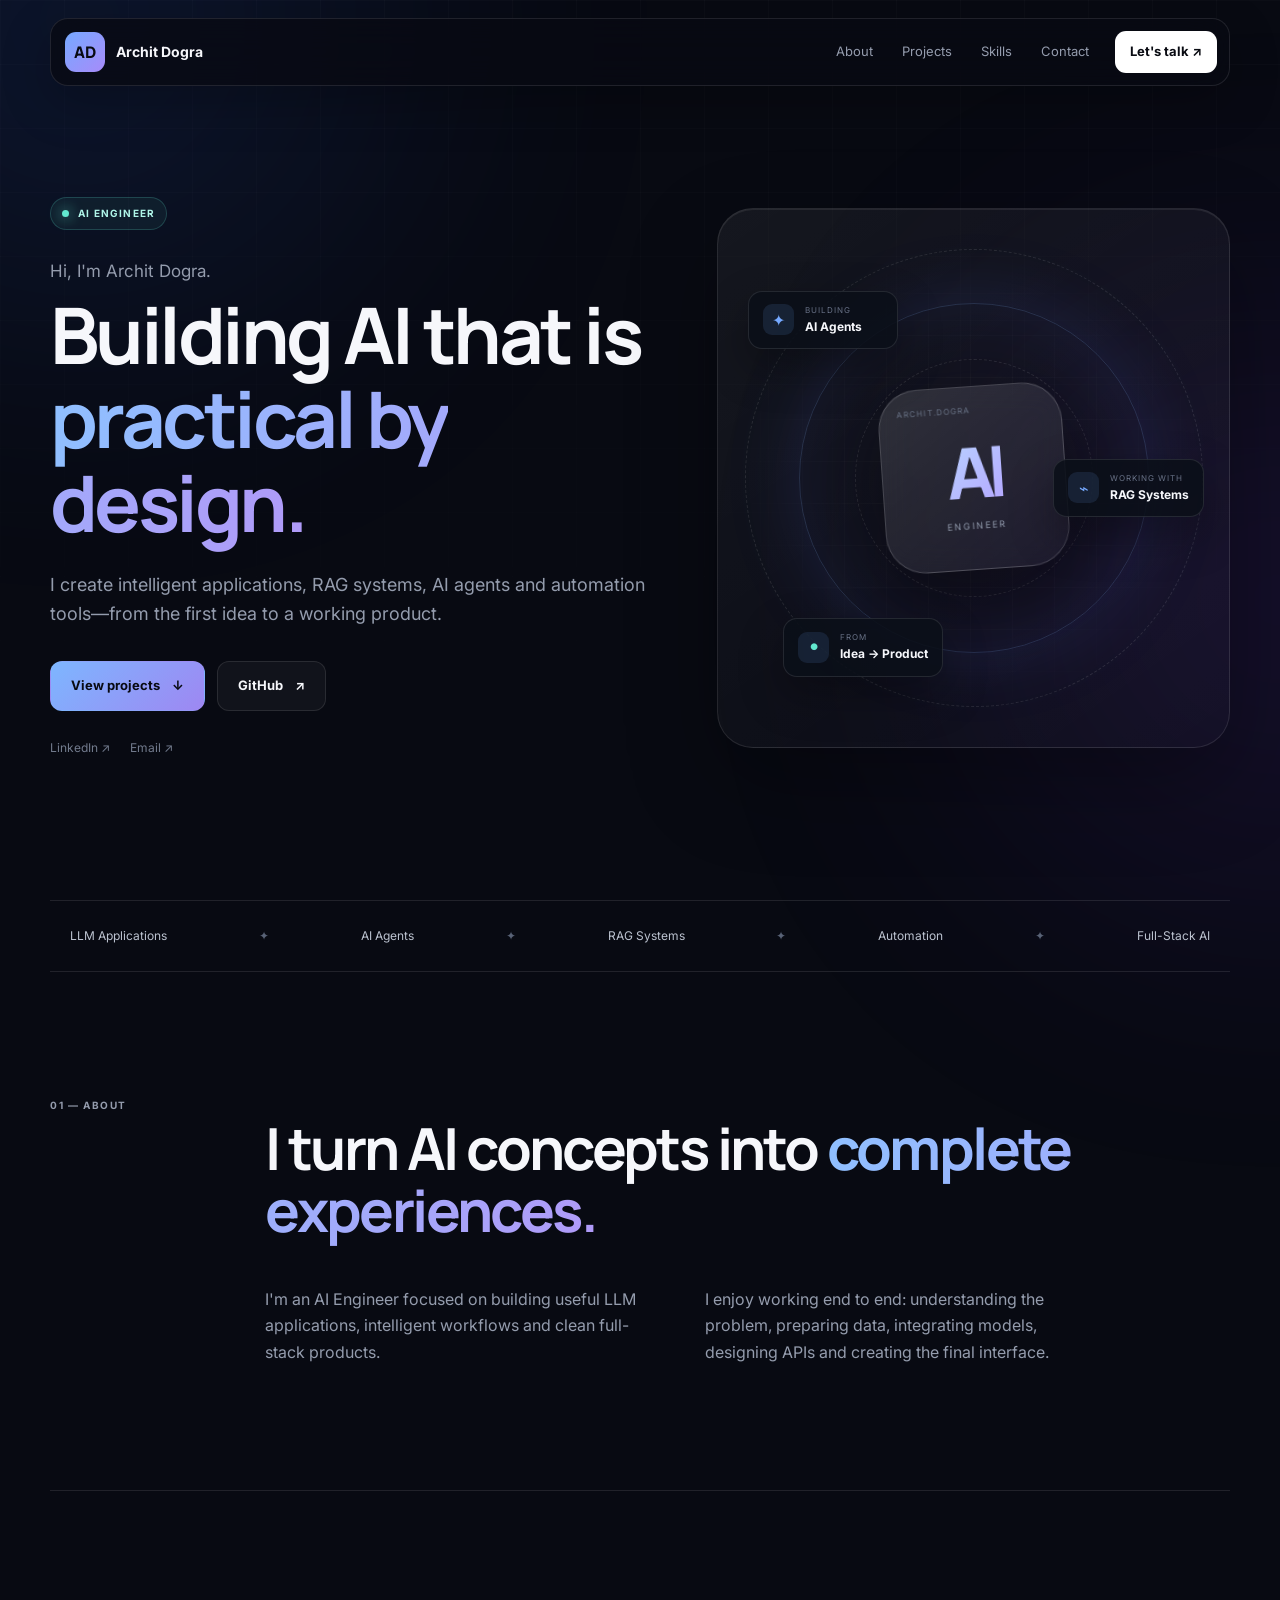
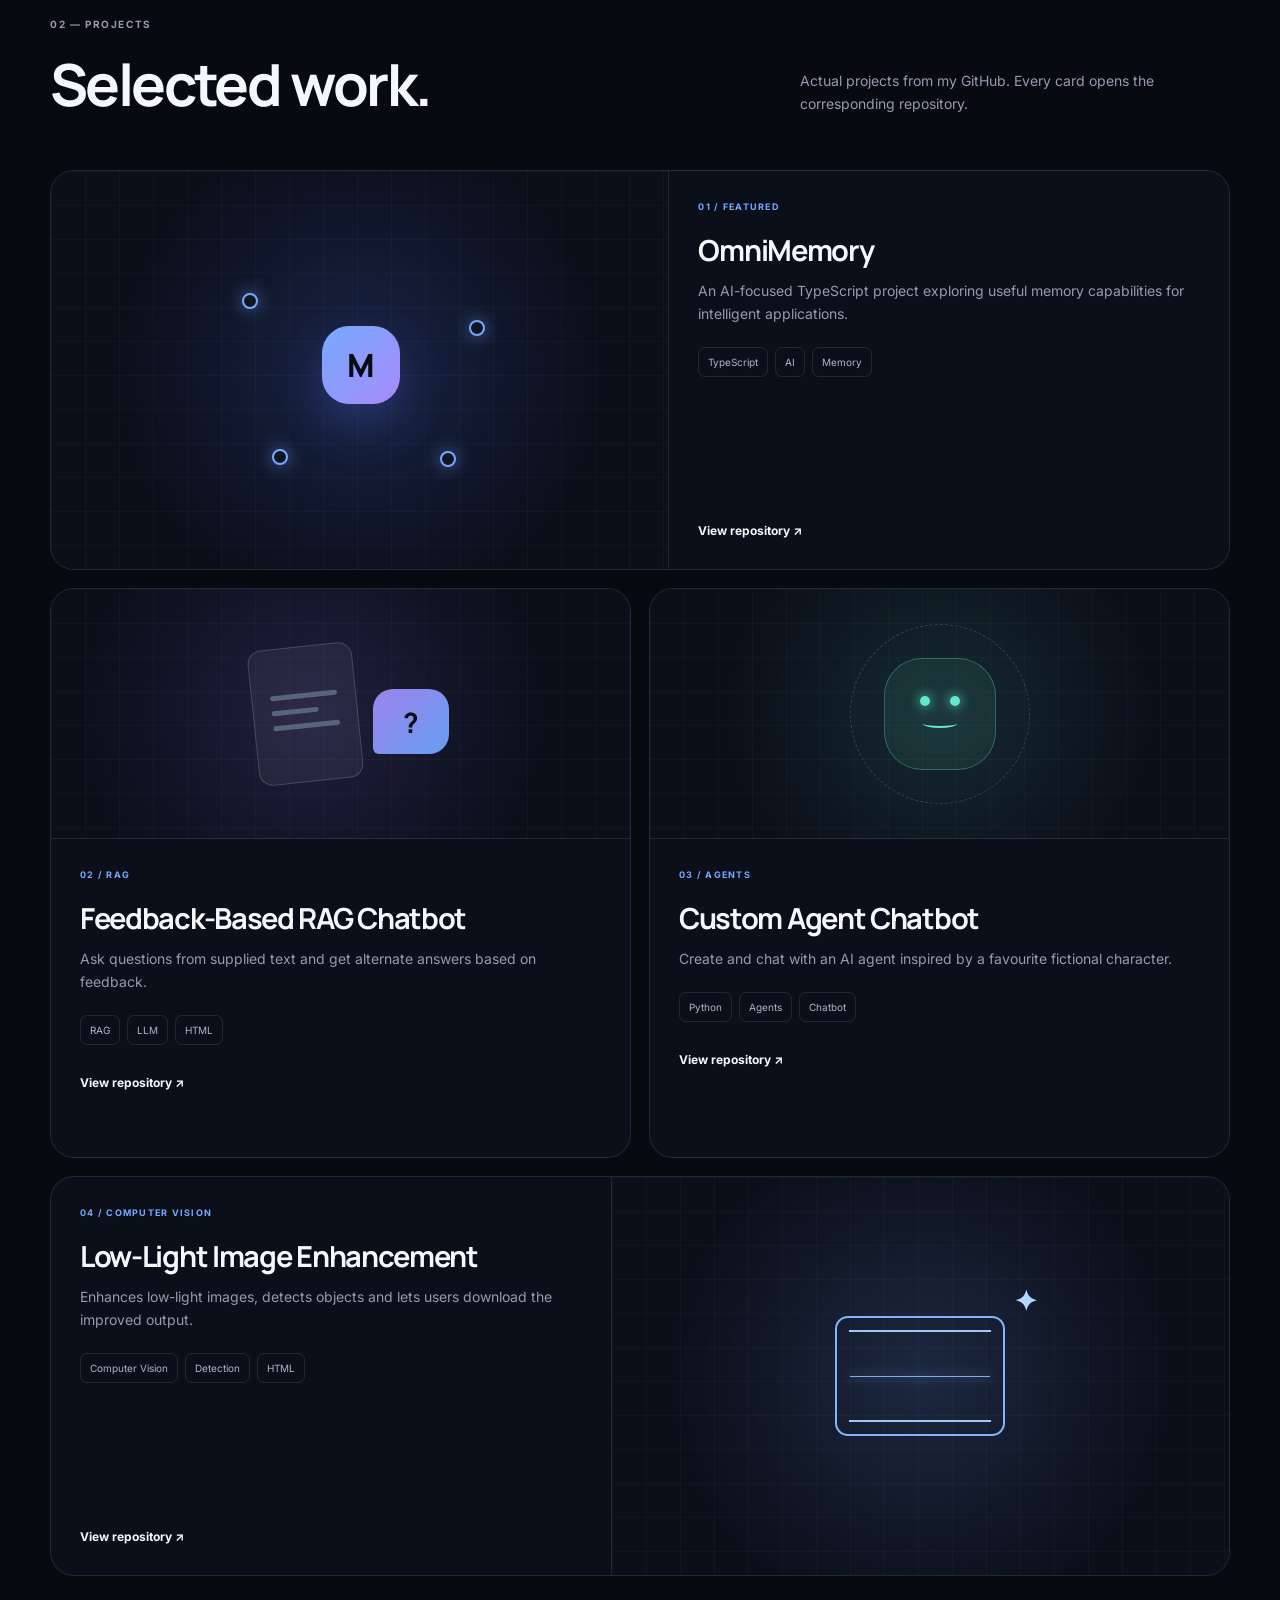
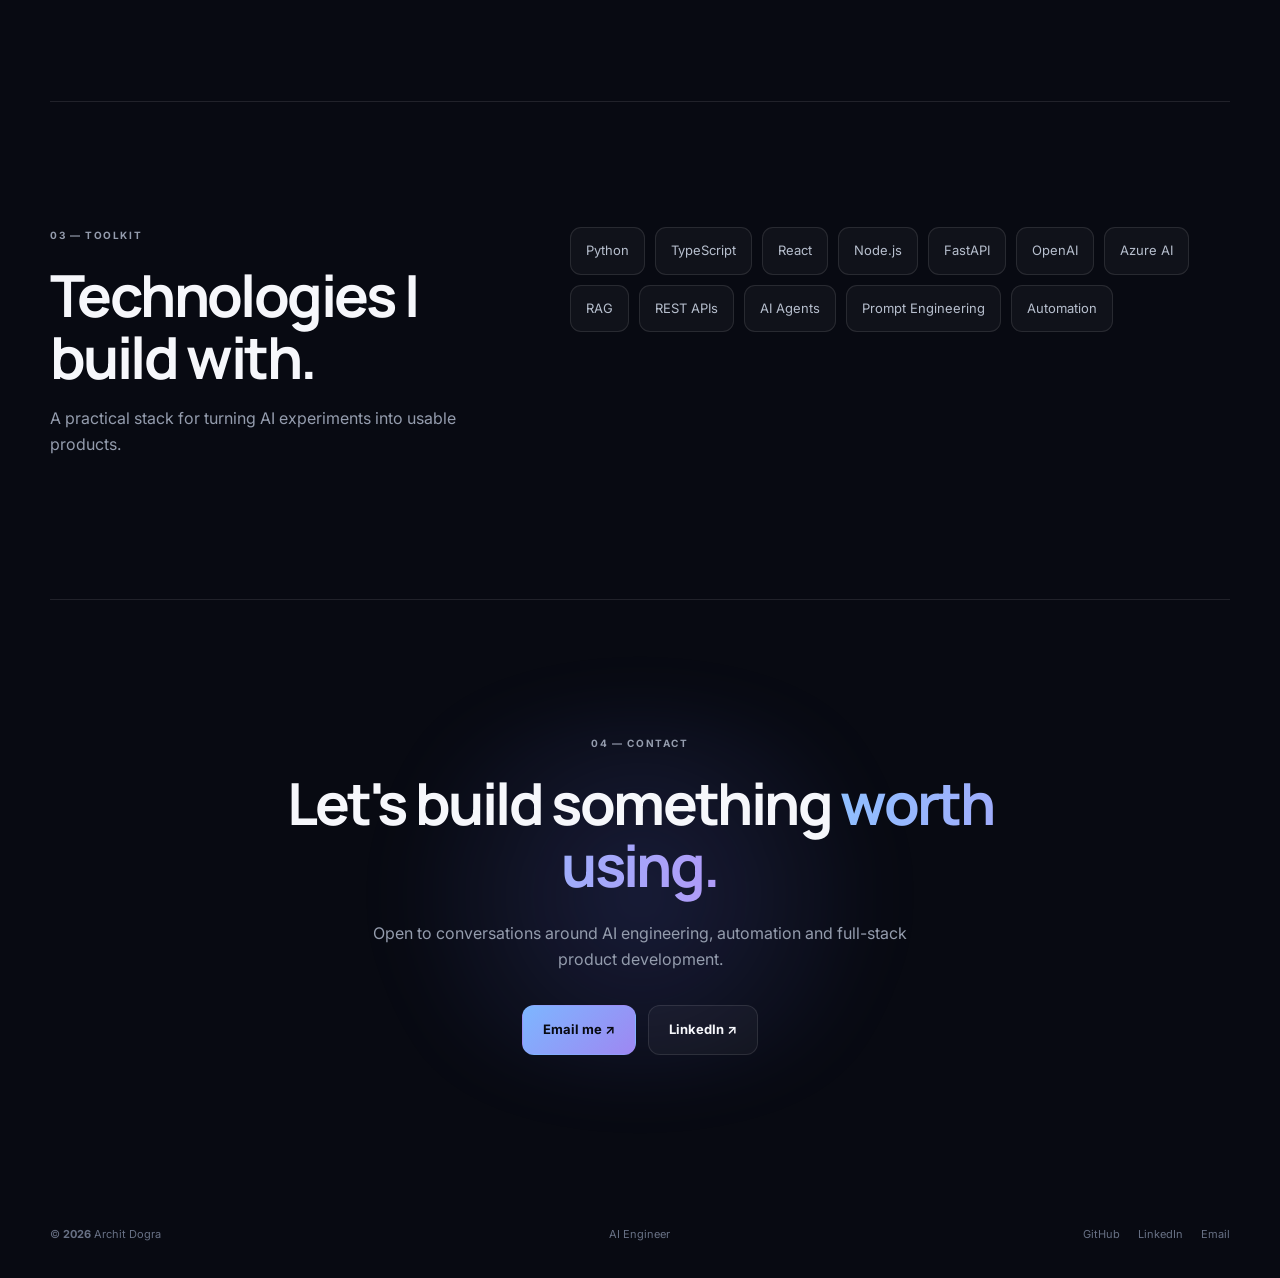
==== commit 71baa852: "new3" ====
--- a/index.html
+++ b/index.html
@@ -3,216 +3,113 @@
 <head>
   <meta charset="UTF-8">
   <meta name="viewport" content="width=device-width, initial-scale=1.0">
-  <meta name="description" content="Archit Dogra is an AI Engineer building practical AI applications, RAG systems and intelligent automation.">
-  <meta property="og:title" content="Archit Dogra — AI Engineer">
-  <meta property="og:description" content="AI applications, RAG systems and intelligent automation.">
-  <meta property="og:type" content="website">
-  <meta name="theme-color" content="#080b14">
+  <meta name="description" content="Archit Dogra — AI Engineer building practical AI products, RAG systems and automation tools.">
+  <meta name="theme-color" content="#080a12">
   <title>Archit Dogra — AI Engineer</title>
-
   <link rel="preconnect" href="https://fonts.googleapis.com">
   <link rel="preconnect" href="https://fonts.gstatic.com" crossorigin>
-  <link href="https://fonts.googleapis.com/css2?family=DM+Sans:wght@400;500;600;700&family=Space+Grotesk:wght@500;600;700&display=swap" rel="stylesheet">
+  <link href="https://fonts.googleapis.com/css2?family=Inter:wght@400;500;600;700&family=Manrope:wght@600;700;800&display=swap" rel="stylesheet">
   <link rel="stylesheet" href="style.css">
 </head>
 <body>
-  <div class="page-background" aria-hidden="true">
-    <span class="gradient gradient-one"></span>
-    <span class="gradient gradient-two"></span>
-    <span class="grid"></span>
-  </div>
+  <div class="ambient ambient-one" aria-hidden="true"></div>
+  <div class="ambient ambient-two" aria-hidden="true"></div>
 
-  <header class="site-header">
-    <a class="brand" href="#home" aria-label="Archit Dogra, home">
-      <span class="brand-mark">AD</span>
-      <span class="brand-name">Archit Dogra</span>
-    </a>
-
-    <button class="menu-button" type="button" aria-label="Open navigation" aria-expanded="false">
-      <span></span><span></span>
-    </button>
-
-    <nav aria-label="Primary navigation">
-      <a href="#about">About</a>
-      <a href="#projects">Projects</a>
-      <a href="#skills">Skills</a>
-      <a href="#contact">Contact</a>
+  <header class="header">
+    <a class="logo" href="#home" aria-label="Archit Dogra home"><span>AD</span><b>Archit Dogra</b></a>
+    <button class="menu" type="button" aria-label="Open menu" aria-expanded="false"><i></i><i></i></button>
+    <nav>
+      <a href="#about">About</a><a href="#projects">Projects</a><a href="#skills">Skills</a><a href="#contact">Contact</a>
     </nav>
-
-    <a class="header-link" href="mailto:architdora07@gmail.com">Let's talk <span aria-hidden="true">↗</span></a>
+    <a class="nav-cta" href="mailto:architdora07@gmail.com">Let's talk <span>↗</span></a>
   </header>
 
   <main>
     <section class="hero" id="home">
-      <div class="hero-copy reveal">
-        <div class="status"><span></span> AI Engineer</div>
-        <p class="intro">Hi, I'm Archit Dogra.</p>
-        <h1>I build AI products that feel <span>useful, clear and human.</span></h1>
-        <p class="hero-text">I create practical AI applications, RAG systems, intelligent agents and automation tools—from idea to working product.</p>
-
+      <div class="hero-copy">
+        <div class="availability"><i></i> AI ENGINEER</div>
+        <p class="hello">Hi, I'm Archit Dogra.</p>
+        <h1>Building AI that is <span>practical by design.</span></h1>
+        <p class="lead">I create intelligent applications, RAG systems, AI agents and automation tools—from the first idea to a working product.</p>
         <div class="actions">
-          <a class="button primary" href="#projects">Explore my work <span aria-hidden="true">↓</span></a>
-          <a class="button secondary" href="https://github.com/Archit0720" target="_blank" rel="noopener noreferrer">GitHub <span aria-hidden="true">↗</span></a>
+          <a class="btn primary" href="#projects">View projects <span>↓</span></a>
+          <a class="btn ghost" href="https://github.com/Archit0720" target="_blank" rel="noopener noreferrer">GitHub <span>↗</span></a>
         </div>
-
-        <div class="hero-links" aria-label="Social links">
-          <a href="https://www.linkedin.com/in/ad0720/" target="_blank" rel="noopener noreferrer">LinkedIn</a>
-          <span>•</span>
-          <a href="mailto:architdora07@gmail.com">Email</a>
+        <div class="social-row">
+          <a href="https://www.linkedin.com/in/ad0720/" target="_blank" rel="noopener noreferrer">LinkedIn ↗</a>
+          <a href="mailto:architdora07@gmail.com">Email ↗</a>
         </div>
       </div>
 
-      <div class="hero-visual reveal" aria-label="AI engineering illustration">
-        <div class="orbit orbit-one"></div>
-        <div class="orbit orbit-two"></div>
-        <div class="visual-core">
-          <span class="core-label">AD</span>
-          <strong>AI</strong>
-          <small>Engineer</small>
-        </div>
-        <div class="floating-card card-agent">
-          <span class="card-icon">✦</span>
-          <div><small>BUILDING</small><strong>AI Agents</strong></div>
-        </div>
-        <div class="floating-card card-rag">
-          <span class="card-icon">⌁</span>
-          <div><small>EXPLORING</small><strong>RAG Systems</strong></div>
-        </div>
-        <div class="floating-card card-stack">
-          <span class="signal"></span>
-          <div><small>WORKFLOW</small><strong>Idea → Product</strong></div>
+      <div class="hero-art" aria-hidden="true">
+        <div class="art-grid"></div>
+        <div class="halo"></div>
+        <div class="core"><small>ARCHIT.DOGRA</small><strong>AI</strong><span>ENGINEER</span></div>
+        <div class="chip chip-one"><i>✦</i><div><small>BUILDING</small><b>AI Agents</b></div></div>
+        <div class="chip chip-two"><i>⌁</i><div><small>WORKING WITH</small><b>RAG Systems</b></div></div>
+        <div class="chip chip-three"><i>●</i><div><small>FROM</small><b>Idea → Product</b></div></div>
+      </div>
+    </section>
+
+    <section class="ticker" aria-label="Areas of focus">
+      <span>LLM Applications</span><i>✦</i><span>AI Agents</span><i>✦</i><span>RAG Systems</span><i>✦</i><span>Automation</span><i>✦</i><span>Full-Stack AI</span>
+    </section>
+
+    <section class="section about" id="about">
+      <div class="section-tag">01 — ABOUT</div>
+      <div class="about-main">
+        <h2>I turn AI concepts into <em>complete experiences.</em></h2>
+        <div class="about-text">
+          <p>I'm an AI Engineer focused on building useful LLM applications, intelligent workflows and clean full-stack products.</p>
+          <p>I enjoy working end to end: understanding the problem, preparing data, integrating models, designing APIs and creating the final interface.</p>
         </div>
       </div>
     </section>
 
-    <section class="quick-strip" aria-label="Key areas">
-      <div><span>01</span><strong>LLM Applications</strong></div>
-      <div><span>02</span><strong>AI Agents</strong></div>
-      <div><span>03</span><strong>Automation</strong></div>
-      <div><span>04</span><strong>Full-Stack AI</strong></div>
-    </section>
-
-    <section class="section about" id="about">
-      <div class="section-label reveal"><span>01</span> About</div>
-      <div class="about-content reveal">
-        <h2>Engineering at the intersection of <span>AI, automation and product.</span></h2>
-        <div class="about-grid">
-          <p>I'm an AI Engineer who enjoys turning complex ideas into simple, usable applications. My focus is on building dependable LLM workflows, retrieval systems and automation that solve real problems.</p>
-          <p>I work across the stack: understanding the problem, preparing data, building APIs, integrating models and creating the interface people actually use.</p>
-        </div>
-      </div>
-    </section>
-
-    <section class="section projects-section" id="projects">
-      <div class="section-label reveal"><span>02</span> Projects</div>
-      <div class="section-heading reveal">
-        <h2>Selected projects.</h2>
-        <p>Real builds from my GitHub. Click any card to view the repository.</p>
+    <section class="section" id="projects">
+      <div class="section-head">
+        <div><div class="section-tag">02 — PROJECTS</div><h2>Selected work.</h2></div>
+        <p>Actual projects from my GitHub. Every card opens the corresponding repository.</p>
       </div>
 
-      <div class="project-grid">
-        <a class="project-card featured reveal" href="https://github.com/Archit0720/OmniMemory" target="_blank" rel="noopener noreferrer">
-          <div class="project-visual memory-visual" aria-hidden="true">
-            <div class="memory-node main-node">M</div>
-            <span class="memory-node node-a"></span>
-            <span class="memory-node node-b"></span>
-            <span class="memory-node node-c"></span>
-            <i class="line line-a"></i><i class="line line-b"></i><i class="line line-c"></i>
-          </div>
-          <div class="project-content">
-            <div class="project-meta"><span>Featured project</span><b>01</b></div>
-            <h3>OmniMemory</h3>
-            <p>An AI-focused TypeScript project exploring useful memory capabilities for intelligent applications.</p>
-            <ul><li>TypeScript</li><li>AI</li><li>Memory</li></ul>
-            <span class="project-link">View repository <b>↗</b></span>
-          </div>
+      <div class="projects">
+        <a class="project project-wide" href="https://github.com/Archit0720/OmniMemory" target="_blank" rel="noopener noreferrer">
+          <div class="project-art memory"><div class="network"><b>M</b><i></i><i></i><i></i><i></i></div></div>
+          <div class="project-info"><span class="number">01 / FEATURED</span><h3>OmniMemory</h3><p>An AI-focused TypeScript project exploring useful memory capabilities for intelligent applications.</p><div class="pills"><span>TypeScript</span><span>AI</span><span>Memory</span></div><b class="view">View repository ↗</b></div>
         </a>
 
-        <a class="project-card reveal" href="https://github.com/Archit0720/RAG-ChatBot---Feedback-based-" target="_blank" rel="noopener noreferrer">
-          <div class="project-visual rag-visual" aria-hidden="true">
-            <div class="document"><span></span><span></span><span></span></div>
-            <div class="chat-bubble">?</div>
-            <div class="spark">✦</div>
-          </div>
-          <div class="project-content">
-            <div class="project-meta"><span>RAG application</span><b>02</b></div>
-            <h3>Feedback-Based RAG Chatbot</h3>
-            <p>Ask questions from supplied text and receive alternate answers when the first response is not enough.</p>
-            <ul><li>RAG</li><li>LLM</li><li>HTML</li></ul>
-            <span class="project-link">View repository <b>↗</b></span>
-          </div>
+        <a class="project" href="https://github.com/Archit0720/RAG-ChatBot---Feedback-based-" target="_blank" rel="noopener noreferrer">
+          <div class="project-art rag"><div class="paper"><i></i><i></i><i></i></div><div class="bubble">?</div></div>
+          <div class="project-info"><span class="number">02 / RAG</span><h3>Feedback-Based RAG Chatbot</h3><p>Ask questions from supplied text and get alternate answers based on feedback.</p><div class="pills"><span>RAG</span><span>LLM</span><span>HTML</span></div><b class="view">View repository ↗</b></div>
         </a>
 
-        <a class="project-card reveal" href="https://github.com/Archit0720/Custom-Agent-Chatbot" target="_blank" rel="noopener noreferrer">
-          <div class="project-visual agent-visual" aria-hidden="true">
-            <div class="agent-face"><span></span><span></span><i></i></div>
-            <div class="agent-ring"></div>
-            <span class="agent-dot dot-one"></span><span class="agent-dot dot-two"></span>
-          </div>
-          <div class="project-content">
-            <div class="project-meta"><span>Conversational AI</span><b>03</b></div>
-            <h3>Custom Agent Chatbot</h3>
-            <p>Create a conversational agent inspired by a favourite movie, book or anime character.</p>
-            <ul><li>Python</li><li>Agents</li><li>Chatbot</li></ul>
-            <span class="project-link">View repository <b>↗</b></span>
-          </div>
+        <a class="project" href="https://github.com/Archit0720/Custom-Agent-Chatbot" target="_blank" rel="noopener noreferrer">
+          <div class="project-art agent"><div class="bot"><i></i><i></i><span></span></div><div class="ring"></div></div>
+          <div class="project-info"><span class="number">03 / AGENTS</span><h3>Custom Agent Chatbot</h3><p>Create and chat with an AI agent inspired by a favourite fictional character.</p><div class="pills"><span>Python</span><span>Agents</span><span>Chatbot</span></div><b class="view">View repository ↗</b></div>
         </a>
 
-        <a class="project-card reveal" href="https://github.com/Archit0720/Low_Light_Image_Enhancement_With_Object_Detection" target="_blank" rel="noopener noreferrer">
-          <div class="project-visual vision-visual" aria-hidden="true">
-            <div class="scan-frame"><i></i><span class="scan-line"></span></div>
-            <div class="sun">✦</div>
-          </div>
-          <div class="project-content">
-            <div class="project-meta"><span>Computer vision</span><b>04</b></div>
-            <h3>Low-Light Image Enhancement</h3>
-            <p>Enhances low-light images, detects objects and lets users download improved results.</p>
-            <ul><li>Vision</li><li>Detection</li><li>HTML</li></ul>
-            <span class="project-link">View repository <b>↗</b></span>
-          </div>
+        <a class="project project-wide reverse" href="https://github.com/Archit0720/Low_Light_Image_Enhancement_With_Object_Detection" target="_blank" rel="noopener noreferrer">
+          <div class="project-art vision"><div class="scanner"><i></i><span></span></div><b>✦</b></div>
+          <div class="project-info"><span class="number">04 / COMPUTER VISION</span><h3>Low-Light Image Enhancement</h3><p>Enhances low-light images, detects objects and lets users download the improved output.</p><div class="pills"><span>Computer Vision</span><span>Detection</span><span>HTML</span></div><b class="view">View repository ↗</b></div>
         </a>
       </div>
     </section>
 
-    <section class="section skills-section" id="skills">
-      <div class="section-label reveal"><span>03</span> Skills</div>
-      <div class="skills-layout">
-        <div class="skills-copy reveal">
-          <h2>My current toolkit.</h2>
-          <p>Technologies I use to move from experiments to complete, maintainable applications.</p>
-        </div>
-        <div class="skill-cloud reveal" aria-label="Technical skills">
-          <span class="large">Python</span><span>TypeScript</span><span>React</span><span class="accent">OpenAI</span>
-          <span>Node.js</span><span>FastAPI</span><span class="large">RAG</span><span>REST APIs</span>
-          <span>Azure AI</span><span class="accent">AI Agents</span><span>Prompt Engineering</span><span>Automation</span>
-        </div>
-      </div>
+    <section class="section skills" id="skills">
+      <div><div class="section-tag">03 — TOOLKIT</div><h2>Technologies I build with.</h2><p>A practical stack for turning AI experiments into usable products.</p></div>
+      <div class="skill-grid"><span>Python</span><span>TypeScript</span><span>React</span><span>Node.js</span><span>FastAPI</span><span>OpenAI</span><span>Azure AI</span><span>RAG</span><span>REST APIs</span><span>AI Agents</span><span>Prompt Engineering</span><span>Automation</span></div>
     </section>
 
-    <section class="contact section" id="contact">
-      <div class="contact-glow" aria-hidden="true"></div>
-      <div class="contact-content reveal">
-        <p class="section-label"><span>04</span> Contact</p>
-        <h2>Have an interesting idea?</h2>
-        <p>Let's talk about AI engineering, automation or something useful we can build.</p>
-        <div class="actions center">
-          <a class="button primary" href="mailto:architdora07@gmail.com">Email me <span aria-hidden="true">↗</span></a>
-          <a class="button secondary" href="https://www.linkedin.com/in/ad0720/" target="_blank" rel="noopener noreferrer">LinkedIn <span aria-hidden="true">↗</span></a>
-        </div>
-      </div>
+    <section class="contact" id="contact">
+      <div class="contact-orb"></div>
+      <div class="section-tag">04 — CONTACT</div>
+      <h2>Let's build something <em>worth using.</em></h2>
+      <p>Open to conversations around AI engineering, automation and full-stack product development.</p>
+      <div class="actions center"><a class="btn primary" href="mailto:architdora07@gmail.com">Email me ↗</a><a class="btn ghost" href="https://www.linkedin.com/in/ad0720/" target="_blank" rel="noopener noreferrer">LinkedIn ↗</a></div>
     </section>
   </main>
 
-  <footer>
-    <span>© <span id="year"></span> Archit Dogra</span>
-    <p>Designed and built with clarity.</p>
-    <div>
-      <a href="https://github.com/Archit0720" target="_blank" rel="noopener noreferrer">GitHub</a>
-      <a href="https://www.linkedin.com/in/ad0720/" target="_blank" rel="noopener noreferrer">LinkedIn</a>
-      <a href="mailto:architdora07@gmail.com">Email</a>
-    </div>
-  </footer>
-
+  <footer><span>© <b id="year"></b> Archit Dogra</span><span>AI Engineer</span><div><a href="https://github.com/Archit0720" target="_blank" rel="noopener noreferrer">GitHub</a><a href="https://www.linkedin.com/in/ad0720/" target="_blank" rel="noopener noreferrer">LinkedIn</a><a href="mailto:architdora07@gmail.com">Email</a></div></footer>
   <script src="script.js"></script>
 </body>
 </html>
--- a/style.css
+++ b/style.css
@@ -1,177 +1 @@
-:root {
-  --bg: #080b14;
-  --surface: #0e1321;
-  --surface-soft: #121827;
-  --card: rgba(17, 23, 39, 0.76);
-  --text: #f5f7fb;
-  --muted: #929bad;
-  --line: rgba(255, 255, 255, 0.09);
-  --line-strong: rgba(255, 255, 255, 0.16);
-  --blue: #6ea8fe;
-  --violet: #9b87f5;
-  --cyan: #5eead4;
-  --max: 1160px;
-}
-
-* { box-sizing: border-box; }
-html { scroll-behavior: smooth; }
-body {
-  margin: 0;
-  min-width: 320px;
-  overflow-x: hidden;
-  background: var(--bg);
-  color: var(--text);
-  font-family: "DM Sans", Arial, sans-serif;
-  line-height: 1.65;
-  -webkit-font-smoothing: antialiased;
-}
-a { color: inherit; text-decoration: none; }
-button, a { -webkit-tap-highlight-color: transparent; }
-a:focus-visible, button:focus-visible { outline: 3px solid rgba(110, 168, 254, .65); outline-offset: 4px; }
-
-.page-background { position: fixed; inset: 0; z-index: -1; overflow: hidden; pointer-events: none; }
-.gradient { position: absolute; width: 560px; height: 560px; border-radius: 50%; filter: blur(130px); opacity: .13; }
-.gradient-one { top: -270px; left: -160px; background: #4f7cff; }
-.gradient-two { right: -260px; top: 260px; background: #805ad5; }
-.grid { position: absolute; inset: 0; opacity: .24; background-image: linear-gradient(rgba(255,255,255,.025) 1px, transparent 1px), linear-gradient(90deg, rgba(255,255,255,.025) 1px, transparent 1px); background-size: 64px 64px; mask-image: linear-gradient(to bottom, black, transparent 75%); }
-
-.site-header {
-  position: fixed;
-  z-index: 50;
-  top: 18px;
-  left: 50%;
-  transform: translateX(-50%);
-  width: min(calc(100% - 32px), var(--max));
-  height: 66px;
-  display: flex;
-  align-items: center;
-  padding: 0 12px 0 14px;
-  border: 1px solid var(--line);
-  border-radius: 18px;
-  background: rgba(8, 11, 20, .72);
-  backdrop-filter: blur(18px);
-  box-shadow: 0 12px 45px rgba(0, 0, 0, .2);
-}
-.brand { display: flex; align-items: center; gap: 11px; margin-right: auto; }
-.brand-mark { display: grid; place-items: center; width: 38px; height: 38px; border-radius: 11px; background: linear-gradient(135deg, #7ab4ff, #8e75e8); color: #080b14; font-family: "Space Grotesk", sans-serif; font-weight: 700; }
-.brand-name { font-weight: 600; font-size: 14px; }
-nav { display: flex; align-items: center; gap: 8px; }
-nav a { padding: 8px 11px; border-radius: 9px; color: var(--muted); font-size: 13px; font-weight: 500; transition: .2s ease; }
-nav a:hover { background: rgba(255,255,255,.05); color: var(--text); }
-.header-link { margin-left: 14px; padding: 10px 15px; border-radius: 11px; background: var(--text); color: #0a0d15; font-size: 13px; font-weight: 700; }
-.menu-button { display: none; width: 42px; height: 42px; border: 0; border-radius: 10px; background: rgba(255,255,255,.06); cursor: pointer; }
-.menu-button span { display: block; width: 18px; height: 1.5px; margin: 5px auto; background: white; transition: .2s; }
-
-main, footer { width: min(calc(100% - 48px), var(--max)); margin-inline: auto; }
-.hero { min-height: 100vh; display: grid; grid-template-columns: 1.08fr .92fr; gap: 72px; align-items: center; padding: 150px 0 90px; }
-.status { display: inline-flex; align-items: center; gap: 9px; width: fit-content; margin-bottom: 28px; padding: 7px 11px; border: 1px solid rgba(94,234,212,.18); border-radius: 999px; background: rgba(94,234,212,.06); color: #b6f7ea; font-size: 11px; font-weight: 700; letter-spacing: .08em; text-transform: uppercase; }
-.status span { width: 7px; height: 7px; border-radius: 50%; background: var(--cyan); box-shadow: 0 0 14px var(--cyan); }
-.intro { margin: 0 0 8px; color: var(--muted); font-size: 17px; }
-h1, h2, h3 { margin-top: 0; font-family: "Space Grotesk", sans-serif; line-height: 1.08; letter-spacing: -.045em; }
-h1 { max-width: 720px; margin-bottom: 25px; font-size: clamp(48px, 6.3vw, 78px); }
-h1 span, .about-content h2 span { background: linear-gradient(100deg, #8fc1ff, #ad96ff 72%); -webkit-background-clip: text; background-clip: text; color: transparent; }
-h2 { font-size: clamp(38px, 5vw, 58px); }
-.hero-text { max-width: 610px; margin: 0; color: var(--muted); font-size: 18px; }
-.actions { display: flex; flex-wrap: wrap; gap: 12px; margin-top: 32px; }
-.button { display: inline-flex; align-items: center; justify-content: center; gap: 12px; min-height: 49px; padding: 0 19px; border: 1px solid var(--line-strong); border-radius: 12px; font-size: 13px; font-weight: 700; transition: transform .2s, border-color .2s, background .2s; }
-.button:hover { transform: translateY(-3px); border-color: rgba(255,255,255,.28); }
-.button.primary { border-color: transparent; background: linear-gradient(135deg, #82b8ff, #9e8aff); color: #090c14; }
-.button.secondary { background: rgba(255,255,255,.04); }
-.hero-links { display: flex; gap: 13px; margin-top: 28px; color: #697287; font-size: 12px; }
-.hero-links a:hover { color: var(--text); }
-
-.hero-visual { position: relative; min-height: 520px; display: grid; place-items: center; }
-.hero-visual::before { content: ""; position: absolute; width: 360px; height: 360px; border-radius: 50%; background: radial-gradient(circle, rgba(98,126,234,.18), transparent 65%); filter: blur(8px); }
-.visual-core { position: relative; z-index: 3; width: 190px; height: 190px; display: flex; flex-direction: column; align-items: center; justify-content: center; border: 1px solid rgba(255,255,255,.18); border-radius: 42px; background: linear-gradient(145deg, rgba(255,255,255,.11), rgba(255,255,255,.025)); backdrop-filter: blur(18px); box-shadow: inset 0 1px rgba(255,255,255,.12), 0 35px 90px rgba(0,0,0,.32); transform: rotate(-4deg); }
-.visual-core::after { content: ""; position: absolute; inset: -1px; z-index: -1; border-radius: inherit; background: linear-gradient(140deg, rgba(126,184,255,.6), transparent 35%, transparent 65%, rgba(158,138,255,.4)); opacity: .32; }
-.core-label { position: absolute; top: 16px; left: 17px; color: #788197; font-size: 10px; letter-spacing: .12em; }
-.visual-core strong { font-family: "Space Grotesk"; font-size: 70px; letter-spacing: -.08em; background: linear-gradient(135deg, #b7d7ff, #b1a0ff); -webkit-background-clip: text; background-clip: text; color: transparent; }
-.visual-core small { color: var(--muted); text-transform: uppercase; letter-spacing: .18em; }
-.orbit { position: absolute; border: 1px solid rgba(255,255,255,.08); border-radius: 50%; }
-.orbit-one { width: 330px; height: 330px; animation: spin 28s linear infinite; }
-.orbit-two { width: 455px; height: 455px; border-style: dashed; animation: spinReverse 38s linear infinite; }
-.orbit-one::after, .orbit-two::after { content: ""; position: absolute; width: 8px; height: 8px; border-radius: 50%; background: var(--blue); box-shadow: 0 0 18px var(--blue); }
-.orbit-one::after { top: 28px; right: 50px; }
-.orbit-two::after { bottom: 55px; left: 56px; background: var(--violet); }
-.floating-card { position: absolute; z-index: 5; display: flex; gap: 11px; align-items: center; min-width: 150px; padding: 12px 14px; border: 1px solid var(--line); border-radius: 14px; background: rgba(14,19,33,.82); backdrop-filter: blur(14px); box-shadow: 0 18px 45px rgba(0,0,0,.27); }
-.floating-card small, .floating-card strong { display: block; }
-.floating-card small { margin-bottom: 2px; color: #697287; font-size: 8px; letter-spacing: .14em; }
-.floating-card strong { font-size: 12px; }
-.card-icon { display: grid; place-items: center; width: 31px; height: 31px; border-radius: 9px; background: rgba(110,168,254,.12); color: var(--blue); }
-.card-agent { top: 76px; left: 15px; animation: float 5s ease-in-out infinite; }
-.card-rag { right: 0; top: 205px; animation: float 5.5s ease-in-out infinite reverse; }
-.card-stack { bottom: 65px; left: 70px; animation: float 6s ease-in-out infinite .5s; }
-.signal { width: 10px; height: 10px; border-radius: 50%; background: var(--cyan); box-shadow: 0 0 15px var(--cyan); }
-
-.quick-strip { display: grid; grid-template-columns: repeat(4, 1fr); border-block: 1px solid var(--line); }
-.quick-strip div { display: flex; align-items: center; gap: 13px; padding: 25px 18px; border-right: 1px solid var(--line); }
-.quick-strip div:last-child { border-right: 0; }
-.quick-strip span { color: #566075; font-family: "Space Grotesk"; font-size: 11px; }
-.quick-strip strong { font-size: 13px; }
-
-.section { padding: 125px 0; border-bottom: 1px solid var(--line); }
-.section-label { display: flex; align-items: center; gap: 10px; color: var(--muted); font-size: 11px; font-weight: 700; letter-spacing: .14em; text-transform: uppercase; }
-.section-label span { color: var(--blue); }
-.about { display: grid; grid-template-columns: .3fr 1.7fr; gap: 40px; }
-.about-content h2 { max-width: 880px; }
-.about-grid { display: grid; grid-template-columns: 1fr 1fr; gap: 50px; max-width: 820px; margin-top: 45px; color: var(--muted); font-size: 16px; }
-.about-grid p { margin: 0; }
-.section-heading { display: flex; align-items: end; justify-content: space-between; gap: 40px; margin-top: 24px; }
-.section-heading h2, .section-heading p { margin-bottom: 0; }
-.section-heading p { max-width: 440px; color: var(--muted); font-size: 14px; }
-
-.project-grid { display: grid; grid-template-columns: repeat(2, 1fr); gap: 18px; margin-top: 58px; }
-.project-card { position: relative; overflow: hidden; min-height: 550px; display: flex; flex-direction: column; border: 1px solid var(--line); border-radius: 24px; background: var(--card); backdrop-filter: blur(12px); transition: transform .3s, border-color .3s, box-shadow .3s; }
-.project-card:hover { transform: translateY(-7px); border-color: rgba(130,184,255,.35); box-shadow: 0 27px 70px rgba(0,0,0,.25); }
-.project-visual { position: relative; height: 245px; overflow: hidden; display: grid; place-items: center; border-bottom: 1px solid var(--line); background: #0c1120; }
-.project-visual::after { content: ""; position: absolute; inset: 0; background-image: linear-gradient(rgba(255,255,255,.025) 1px, transparent 1px), linear-gradient(90deg, rgba(255,255,255,.025) 1px, transparent 1px); background-size: 34px 34px; }
-.project-content { flex: 1; display: flex; flex-direction: column; padding: 28px; }
-.project-meta { display: flex; justify-content: space-between; color: #697287; font-size: 10px; font-weight: 700; letter-spacing: .12em; text-transform: uppercase; }
-.project-meta b { color: var(--blue); }
-.project-card h3 { margin: 19px 0 12px; font-size: 28px; }
-.project-card p { margin: 0; color: var(--muted); font-size: 14px; }
-.project-card ul { display: flex; flex-wrap: wrap; gap: 7px; margin: 22px 0 0; padding: 0; list-style: none; }
-.project-card li { padding: 6px 9px; border: 1px solid var(--line); border-radius: 7px; color: #aeb6c5; font-size: 10px; }
-.project-link { display: flex; justify-content: space-between; margin-top: auto; padding-top: 26px; color: #dce4f2; font-size: 12px; font-weight: 600; }
-.project-link b { color: var(--blue); transition: transform .2s; }
-.project-card:hover .project-link b { transform: translate(3px, -3px); }
-
-.memory-visual { background: radial-gradient(circle at center, rgba(92,134,255,.18), #0c1120 66%); }
-.memory-node { position: absolute; z-index: 2; width: 17px; height: 17px; border: 2px solid #7ab4ff; border-radius: 50%; background: #101725; box-shadow: 0 0 18px rgba(122,180,255,.5); }
-.main-node { width: 78px; height: 78px; display: grid; place-items: center; border: 1px solid rgba(255,255,255,.2); background: linear-gradient(135deg,#79b6ff,#9d86f5); color: #0b0f1a; font: 700 32px "Space Grotesk"; }
-.node-a { transform: translate(-125px,-57px); }.node-b { transform: translate(132px,-25px); }.node-c { transform: translate(-55px,100px); }
-.line { position: absolute; z-index: 1; width: 125px; height: 1px; background: linear-gradient(90deg, #6ea8fe, transparent); transform-origin: left; }
-.line-a { transform: rotate(25deg) translateX(37px); }.line-b { transform: rotate(169deg) translateX(38px); }.line-c { transform: rotate(-112deg) translateX(36px); }
-.rag-visual { background: radial-gradient(circle at 35% 40%, rgba(120,107,220,.18), #0c1120 65%); }
-.document { position: absolute; left: 30%; width: 110px; height: 140px; padding: 34px 19px; border: 1px solid rgba(255,255,255,.16); border-radius: 14px; background: rgba(255,255,255,.06); transform: rotate(-6deg); }
-.document span { display: block; height: 5px; margin: 11px 0; border-radius: 5px; background: #59657d; }.document span:nth-child(2){width:75%}
-.chat-bubble { position: absolute; right: 29%; display: grid; place-items: center; width: 76px; height: 65px; border-radius: 19px 19px 19px 5px; background: linear-gradient(135deg,#8a78e8,#639cf1); color:#0c1020; font:700 29px "Space Grotesk"; box-shadow:0 18px 50px rgba(97,105,223,.3); }
-.spark { position:absolute; right:23%; top:23%; color:#c5baff; font-size:25px; }
-.agent-visual { background: radial-gradient(circle at center, rgba(94,234,212,.12), #0c1120 66%); }
-.agent-face { z-index:2; width:112px; height:112px; display:grid; grid-template-columns:1fr 1fr; place-items:center; padding:30px 25px 34px; border:1px solid rgba(94,234,212,.32); border-radius:38px; background:linear-gradient(145deg,rgba(94,234,212,.14),rgba(255,255,255,.03)); box-shadow:0 0 45px rgba(94,234,212,.1); }
-.agent-face span { width:10px;height:10px;border-radius:50%;background:#80f2df;box-shadow:0 0 12px #5eead4; }.agent-face i{grid-column:1/3;width:34px;height:8px;border-bottom:2px solid #80f2df;border-radius:50%}
-.agent-ring { position:absolute;width:175px;height:175px;border:1px dashed rgba(94,234,212,.22);border-radius:50%;animation:spin 22s linear infinite; }
-.agent-dot { position:absolute;width:8px;height:8px;border-radius:50%;background:var(--cyan)}.dot-one{transform:translate(84px,-48px)}.dot-two{transform:translate(-86px,45px);opacity:.45}
-.vision-visual { background: radial-gradient(circle at 60% 40%, rgba(110,168,254,.16), #0c1120 68%); }
-.scan-frame { position:relative;z-index:2;width:150px;height:108px;border:2px solid #7eb4f9;border-radius:12px;box-shadow:0 0 30px rgba(110,168,254,.15) inset; }
-.scan-frame::before,.scan-frame::after,.scan-frame i::before,.scan-frame i::after{content:"";position:absolute;width:22px;height:22px;border-color:#b3d3ff}.scan-frame::before{top:9px;left:9px;border-top:2px solid;border-left:2px solid}.scan-frame::after{top:9px;right:9px;border-top:2px solid;border-right:2px solid}.scan-frame i::before{bottom:9px;left:9px;border-bottom:2px solid;border-left:2px solid}.scan-frame i::after{bottom:9px;right:9px;border-bottom:2px solid;border-right:2px solid}
-.scan-line { position:absolute;left:9px;right:9px;top:50%;height:1px;background:#73aafd;box-shadow:0 0 12px #73aafd;animation:scan 3s ease-in-out infinite; }.sun{position:absolute;right:25%;top:24%;color:#9accff;font-size:28px}
-
-.skills-layout { display:grid;grid-template-columns:.75fr 1.25fr;gap:85px;align-items:start;margin-top:30px}.skills-copy p{max-width:420px;color:var(--muted)}
-.skill-cloud { display:flex;flex-wrap:wrap;gap:11px;align-content:flex-start}.skill-cloud span{padding:12px 15px;border:1px solid var(--line);border-radius:11px;background:rgba(255,255,255,.035);color:#b8c0cf;font-size:13px;transition:.2s}.skill-cloud span:hover{transform:translateY(-3px);border-color:rgba(110,168,254,.38);color:white}.skill-cloud .large{font-size:16px}.skill-cloud .accent{background:rgba(110,168,254,.1);border-color:rgba(110,168,254,.19);color:#b8d5ff}
-.contact { position:relative;overflow:hidden;min-height:520px;display:grid;place-items:center;text-align:center;border-bottom:0}.contact-content{position:relative;z-index:2}.contact .section-label{justify-content:center}.contact h2{margin:25px 0 18px}.contact p:not(.section-label){max-width:570px;margin:0 auto;color:var(--muted)}.center{justify-content:center}.contact-glow{position:absolute;width:600px;height:320px;border-radius:50%;background:radial-gradient(circle,rgba(108,116,238,.18),transparent 68%);filter:blur(25px)}
-footer{display:grid;grid-template-columns:1fr 1fr 1fr;align-items:center;padding:35px 0;color:#687186;font-size:11px}footer p{text-align:center}footer div{display:flex;justify-content:flex-end;gap:18px}footer a:hover{color:white}
-
-.reveal { opacity:0; transform:translateY(20px); transition:opacity .7s ease,transform .7s ease }.reveal.visible{opacity:1;transform:none}
-@keyframes spin{to{transform:rotate(360deg)}}@keyframes spinReverse{to{transform:rotate(-360deg)}}@keyframes float{0%,100%{transform:translateY(0)}50%{transform:translateY(-9px)}}@keyframes scan{0%,100%{transform:translateY(-38px);opacity:.3}50%{transform:translateY(38px);opacity:1}}
-
-@media(max-width:900px){
-  .site-header{top:10px;height:60px}.brand-name,.header-link{display:none}.menu-button{display:block}nav{display:none;position:absolute;top:68px;left:0;right:0;flex-direction:column;align-items:stretch;padding:10px;border:1px solid var(--line);border-radius:15px;background:#0c111e;box-shadow:0 20px 50px rgba(0,0,0,.35)}.site-header.open nav{display:flex}nav a{padding:12px}
-  .hero{grid-template-columns:1fr;padding-top:135px;gap:10px}.hero-copy{text-align:center}.status,.hero-text{margin-inline:auto}.actions,.hero-links{justify-content:center}.hero-visual{min-height:470px}
-  .quick-strip{grid-template-columns:1fr 1fr}.quick-strip div:nth-child(2){border-right:0}.quick-strip div:nth-child(-n+2){border-bottom:1px solid var(--line)}
-  .about{grid-template-columns:1fr}.project-grid{grid-template-columns:1fr}.skills-layout{grid-template-columns:1fr;gap:35px}.section-heading{align-items:start;flex-direction:column}.project-card{min-height:520px}
-}
-@media(max-width:600px){
-  main,footer{width:min(calc(100% - 32px),var(--max))}.hero{padding-bottom:70px}h1{font-size:45px}.hero-text{font-size:16px}.hero-visual{min-height:400px;transform:scale(.82);margin:-20px -50px}.floating-card{min-width:140px}.card-agent{left:0}.card-rag{right:0}.card-stack{left:45px}.quick-strip{grid-template-columns:1fr}.quick-strip div{border-right:0;border-bottom:1px solid var(--line)}.section{padding:90px 0}.about-grid{grid-template-columns:1fr;gap:20px}.project-visual{height:220px}.project-content{padding:23px}.actions{flex-direction:column}.button{width:100%}footer{grid-template-columns:1fr;gap:8px;text-align:center}footer p{margin:0}footer div{justify-content:center}.contact{min-height:480px}
-}
-@media(prefers-reduced-motion:reduce){html{scroll-behavior:auto}*,*::before,*::after{animation:none!important;transition:none!important}.reveal{opacity:1;transform:none}}
+:root{--bg:#080a12;--panel:#0e121e;--panel2:#121827;--text:#f6f7fb;--muted:#949cad;--line:rgba(255,255,255,.1);--blue:#76a9ff;--purple:#a78bfa;--mint:#62e8cf;--max:1180px}*{box-sizing:border-box}html{scroll-behavior:smooth}body{margin:0;min-width:320px;overflow-x:hidden;background:var(--bg);color:var(--text);font-family:Inter,Arial,sans-serif;line-height:1.65}body:before{content:"";position:fixed;inset:0;z-index:-3;background-image:linear-gradient(rgba(255,255,255,.018) 1px,transparent 1px),linear-gradient(90deg,rgba(255,255,255,.018) 1px,transparent 1px);background-size:64px 64px;mask-image:linear-gradient(#000,transparent 90%)}a{color:inherit;text-decoration:none}.ambient{position:fixed;z-index:-2;width:600px;height:600px;border-radius:50%;filter:blur(140px);opacity:.12;pointer-events:none}.ambient-one{top:-280px;left:-220px;background:#316dff}.ambient-two{top:300px;right:-300px;background:#7c3aed}.header{position:fixed;z-index:50;top:18px;left:50%;transform:translateX(-50%);width:min(calc(100% - 32px),var(--max));height:68px;padding:0 12px 0 14px;display:flex;align-items:center;border:1px solid var(--line);border-radius:18px;background:rgba(8,10,18,.78);backdrop-filter:blur(20px);box-shadow:0 16px 50px rgba(0,0,0,.24)}.logo{display:flex;align-items:center;gap:11px;margin-right:auto}.logo span{display:grid;place-items:center;width:40px;height:40px;border-radius:11px;background:linear-gradient(135deg,var(--blue),var(--purple));color:#080a12;font-family:Manrope;font-weight:800}.logo b{font-size:14px}.header nav{display:flex;gap:5px}.header nav a{padding:9px 12px;border-radius:9px;color:var(--muted);font-size:13px}.header nav a:hover{color:white;background:rgba(255,255,255,.05)}.nav-cta{margin-left:14px;padding:10px 15px;border-radius:11px;background:#fff;color:#090b12;font-size:13px;font-weight:700}.menu{display:none;width:42px;height:42px;border:0;border-radius:10px;background:rgba(255,255,255,.06)}.menu i{display:block;width:18px;height:1.5px;margin:5px auto;background:white}main,footer{width:min(calc(100% - 48px),var(--max));margin:auto}.hero{min-height:100vh;display:grid;grid-template-columns:1.08fr .92fr;gap:65px;align-items:center;padding:145px 0 90px}.availability{display:inline-flex;align-items:center;gap:9px;padding:7px 11px;border:1px solid rgba(98,232,207,.2);border-radius:99px;background:rgba(98,232,207,.06);color:#aff5e8;font-size:10px;font-weight:700;letter-spacing:.12em}.availability i{width:7px;height:7px;border-radius:50%;background:var(--mint);box-shadow:0 0 14px var(--mint)}.hello{margin:27px 0 7px;color:var(--muted);font-size:17px}h1,h2,h3{font-family:Manrope,Arial,sans-serif;line-height:1.08;letter-spacing:-.045em}h1{max-width:720px;margin:0 0 25px;font-size:clamp(50px,6.4vw,78px)}h1 span,h2 em{font-style:normal;background:linear-gradient(100deg,#8fc0ff,#b09af8);-webkit-background-clip:text;background-clip:text;color:transparent}.lead{max-width:620px;margin:0;color:var(--muted);font-size:18px}.actions{display:flex;gap:12px;margin-top:32px}.btn{display:inline-flex;align-items:center;justify-content:center;gap:12px;min-height:50px;padding:0 20px;border:1px solid var(--line);border-radius:12px;font-size:13px;font-weight:700;transition:.25s}.btn:hover{transform:translateY(-3px);border-color:rgba(255,255,255,.27)}.primary{border-color:transparent;background:linear-gradient(135deg,#7db6ff,#9e87f2);color:#080a12}.ghost{background:rgba(255,255,255,.04)}.social-row{display:flex;gap:20px;margin-top:27px;color:#727b8d;font-size:12px}.social-row a:hover{color:white}.hero-art{position:relative;min-height:540px;display:grid;place-items:center;overflow:hidden;border:1px solid var(--line);border-radius:36px;background:linear-gradient(145deg,rgba(255,255,255,.055),rgba(255,255,255,.015));box-shadow:inset 0 1px rgba(255,255,255,.08),0 35px 90px rgba(0,0,0,.3)}.art-grid{position:absolute;inset:0;background-image:linear-gradient(rgba(255,255,255,.035) 1px,transparent 1px),linear-gradient(90deg,rgba(255,255,255,.035) 1px,transparent 1px);background-size:42px 42px;mask-image:radial-gradient(circle,#000,transparent 72%)}.halo{position:absolute;width:350px;height:350px;border:1px solid rgba(124,169,255,.2);border-radius:50%;box-shadow:0 0 80px rgba(83,112,255,.14),inset 0 0 80px rgba(83,112,255,.08)}.halo:before,.halo:after{content:"";position:absolute;border:1px dashed rgba(255,255,255,.1);border-radius:50%}.halo:before{inset:-55px}.halo:after{inset:55px}.core{position:relative;z-index:3;width:184px;height:184px;display:flex;flex-direction:column;align-items:center;justify-content:center;border:1px solid rgba(255,255,255,.17);border-radius:40px;background:linear-gradient(145deg,rgba(255,255,255,.12),rgba(255,255,255,.035));backdrop-filter:blur(16px);box-shadow:0 30px 70px rgba(0,0,0,.35);transform:rotate(-4deg)}.core small{position:absolute;top:17px;left:18px;color:#697386;font-size:8px;letter-spacing:.14em}.core strong{font:800 70px Manrope;background:linear-gradient(135deg,#b9d8ff,#b4a3ff);-webkit-background-clip:text;background-clip:text;color:transparent;letter-spacing:-.1em}.core span{color:#919aac;font-size:9px;letter-spacing:.22em}.chip{position:absolute;z-index:5;display:flex;align-items:center;gap:11px;min-width:150px;padding:12px 14px;border:1px solid var(--line);border-radius:14px;background:rgba(11,15,25,.88);box-shadow:0 18px 45px rgba(0,0,0,.3);animation:float 5s ease-in-out infinite}.chip>i{display:grid;place-items:center;width:31px;height:31px;border-radius:9px;background:rgba(118,169,255,.12);color:var(--blue);font-style:normal}.chip small,.chip b{display:block}.chip small{color:#687185;font-size:8px;letter-spacing:.13em}.chip b{font-size:12px}.chip-one{top:82px;left:30px}.chip-two{right:25px;top:250px;animation-delay:-2s}.chip-three{left:65px;bottom:70px;animation-delay:-3s}.chip-three>i{color:var(--mint);font-size:9px}.ticker{display:flex;align-items:center;justify-content:space-between;gap:20px;padding:25px 20px;border-block:1px solid var(--line);color:#bcc3d0;font-size:12px}.ticker i{color:#586276;font-style:normal}.section{padding:125px 0;border-bottom:1px solid var(--line)}.section-tag{color:var(--muted);font-size:10px;font-weight:700;letter-spacing:.16em}.about{display:grid;grid-template-columns:.3fr 1.7fr;gap:45px}.about h2,.section-head h2,.skills h2,.contact h2{margin:20px 0 0;font-size:clamp(38px,5vw,58px)}.about-main h2{max-width:880px}.about-text{display:grid;grid-template-columns:1fr 1fr;gap:50px;max-width:830px;margin-top:44px;color:var(--muted);font-size:16px}.about-text p{margin:0}.section-head{display:flex;align-items:end;justify-content:space-between;gap:40px}.section-head p{max-width:430px;margin:0;color:var(--muted);font-size:14px}.projects{display:grid;grid-template-columns:1fr 1fr;gap:18px;margin-top:55px}.project{min-height:570px;display:flex;flex-direction:column;overflow:hidden;border:1px solid var(--line);border-radius:24px;background:rgba(14,18,30,.76);transition:.3s}.project:hover{transform:translateY(-7px);border-color:rgba(118,169,255,.36);box-shadow:0 30px 75px rgba(0,0,0,.28)}.project-wide{grid-column:1/-1;min-height:400px;display:grid;grid-template-columns:1.05fr .95fr}.project-wide.reverse{grid-template-columns:.95fr 1.05fr}.project-wide.reverse .project-art{order:2;border-left:1px solid var(--line);border-right:0}.project-art{position:relative;min-height:250px;display:grid;place-items:center;overflow:hidden;border-bottom:1px solid var(--line);background:#0b0f1a}.project-wide .project-art{min-height:100%;border-right:1px solid var(--line);border-bottom:0}.project-art:after{content:"";position:absolute;inset:0;background-image:linear-gradient(rgba(255,255,255,.025) 1px,transparent 1px),linear-gradient(90deg,rgba(255,255,255,.025) 1px,transparent 1px);background-size:34px 34px}.project-info{display:flex;flex-direction:column;padding:29px}.number{color:var(--blue);font-size:9px;font-weight:700;letter-spacing:.14em}.project h3{margin:20px 0 12px;font-size:29px}.project p{margin:0;color:var(--muted);font-size:14px}.pills{display:flex;flex-wrap:wrap;gap:7px;margin-top:22px}.pills span{padding:6px 9px;border:1px solid var(--line);border-radius:7px;color:#aeb6c5;font-size:10px}.view{margin-top:auto;padding-top:28px;font-size:12px}.memory{background:radial-gradient(circle,rgba(84,124,255,.19),#0b0f1a 66%)}.network{position:relative;z-index:2;width:260px;height:210px}.network b{position:absolute;left:92px;top:61px;width:78px;height:78px;display:grid;place-items:center;border-radius:27px;background:linear-gradient(135deg,var(--blue),var(--purple));color:#090c15;font:800 32px Manrope;box-shadow:0 20px 50px rgba(80,96,220,.32)}.network i{position:absolute;width:16px;height:16px;border:2px solid var(--blue);border-radius:50%;background:#101522;box-shadow:0 0 17px rgba(118,169,255,.6)}.network i:nth-child(2){left:12px;top:28px}.network i:nth-child(3){right:5px;top:55px}.network i:nth-child(4){left:42px;bottom:10px}.network i:nth-child(5){right:34px;bottom:8px}.rag{background:radial-gradient(circle at 45%,rgba(136,108,235,.17),#0b0f1a 68%)}.paper{z-index:2;width:105px;height:136px;padding:36px 18px;border:1px solid rgba(255,255,255,.16);border-radius:14px;background:rgba(255,255,255,.055);transform:translateX(-35px) rotate(-6deg)}.paper i{display:block;height:5px;margin:10px 0;border-radius:4px;background:#59647a}.paper i:nth-child(2){width:70%}.bubble{position:absolute;z-index:3;transform:translate(70px,8px);width:76px;height:65px;display:grid;place-items:center;border-radius:20px 20px 20px 6px;background:linear-gradient(135deg,#9c83ed,#679ef0);color:#0a0d16;font:700 28px Manrope}.agent{background:radial-gradient(circle,rgba(98,232,207,.12),#0b0f1a 67%)}.bot{z-index:3;width:112px;height:112px;display:grid;grid-template-columns:1fr 1fr;place-items:center;padding:30px 25px 34px;border:1px solid rgba(98,232,207,.32);border-radius:38px;background:rgba(98,232,207,.08)}.bot i{width:10px;height:10px;border-radius:50%;background:var(--mint);box-shadow:0 0 12px var(--mint)}.bot span{grid-column:1/3;width:34px;height:9px;border-bottom:2px solid var(--mint);border-radius:50%}.ring{position:absolute;width:180px;height:180px;border:1px dashed rgba(98,232,207,.22);border-radius:50%;animation:spin 22s linear infinite}.vision{background:radial-gradient(circle,rgba(118,169,255,.16),#0b0f1a 68%)}.scanner{position:relative;z-index:2;width:170px;height:120px;border:2px solid #81b5fa;border-radius:13px}.scanner:before,.scanner:after{content:"";position:absolute;inset:12px;border-top:2px solid rgba(168,205,255,.8);border-bottom:2px solid rgba(168,205,255,.8)}.scanner i{position:absolute;left:13px;right:13px;top:50%;height:1px;background:#79adf6;box-shadow:0 0 12px #79adf6;animation:scan 3s ease-in-out infinite}.vision>b{position:absolute;z-index:3;transform:translate(105px,-75px);color:#b5d7ff;font-size:28px}.skills{display:grid;grid-template-columns:.8fr 1.2fr;gap:80px}.skills>div>p{max-width:420px;color:var(--muted)}.skill-grid{display:flex;flex-wrap:wrap;gap:10px;align-content:flex-start}.skill-grid span{padding:12px 15px;border:1px solid var(--line);border-radius:11px;background:rgba(255,255,255,.035);color:#b7bfce;font-size:13px;transition:.2s}.skill-grid span:hover{transform:translateY(-3px);border-color:rgba(118,169,255,.4);color:white;background:rgba(118,169,255,.08)}.contact{position:relative;min-height:590px;display:flex;flex-direction:column;align-items:center;justify-content:center;text-align:center;overflow:hidden}.contact h2{max-width:820px}.contact p{max-width:580px;margin:23px auto 0;color:var(--muted)}.center{justify-content:center}.contact-orb{position:absolute;z-index:-1;width:650px;height:380px;border-radius:50%;background:radial-gradient(circle,rgba(104,116,238,.18),transparent 66%);filter:blur(30px)}footer{display:grid;grid-template-columns:1fr 1fr 1fr;align-items:center;padding:35px 0;color:#687185;font-size:11px}footer>span:nth-child(2){text-align:center}footer div{display:flex;justify-content:flex-end;gap:18px}footer a:hover{color:white}@keyframes float{50%{transform:translateY(-9px)}}@keyframes spin{to{transform:rotate(360deg)}}@keyframes scan{0%,100%{transform:translateY(-42px);opacity:.3}50%{transform:translateY(42px);opacity:1}}@media(max-width:900px){.header{top:10px;height:60px}.logo b,.nav-cta{display:none}.menu{display:block}.header nav{display:none;position:absolute;top:68px;left:0;right:0;flex-direction:column;padding:10px;border:1px solid var(--line);border-radius:15px;background:#0c101b}.header.open nav{display:flex}.header nav a{padding:12px}.hero{grid-template-columns:1fr;padding-top:135px;text-align:center}.availability{margin:auto}.lead{margin:auto}.actions,.social-row{justify-content:center}.hero-art{min-height:500px}.ticker{flex-wrap:wrap;justify-content:center}.about,.skills{grid-template-columns:1fr}.project-wide,.project-wide.reverse{grid-template-columns:1fr}.project-wide .project-art,.project-wide.reverse .project-art{order:0;min-height:270px;border-right:0;border-left:0;border-bottom:1px solid var(--line)}.about-text{grid-template-columns:1fr}.section-head{align-items:start;flex-direction:column}.projects{grid-template-columns:1fr}.project-wide{grid-column:auto}.project{min-height:550px}}@media(max-width:580px){main,footer{width:min(calc(100% - 30px),var(--max))}.hero{padding-bottom:70px}h1{font-size:45px}.hero-art{min-height:430px}.core{transform:scale(.86) rotate(-4deg)}.halo{transform:scale(.78)}.chip{min-width:138px;padding:10px}.chip-one{left:10px;top:55px}.chip-two{right:8px;top:220px}.chip-three{left:30px;bottom:42px}.ticker{display:none}.section{padding:90px 0}.actions{flex-direction:column}.btn{width:100%}.project{min-height:530px}.project-info{padding:23px}.skills{gap:35px}.contact{min-height:520px}footer{grid-template-columns:1fr;gap:8px;text-align:center}footer>span:nth-child(2){text-align:center}footer div{justify-content:center}}@media(prefers-reduced-motion:reduce){html{scroll-behavior:auto}*{animation:none!important;transition:none!important}}
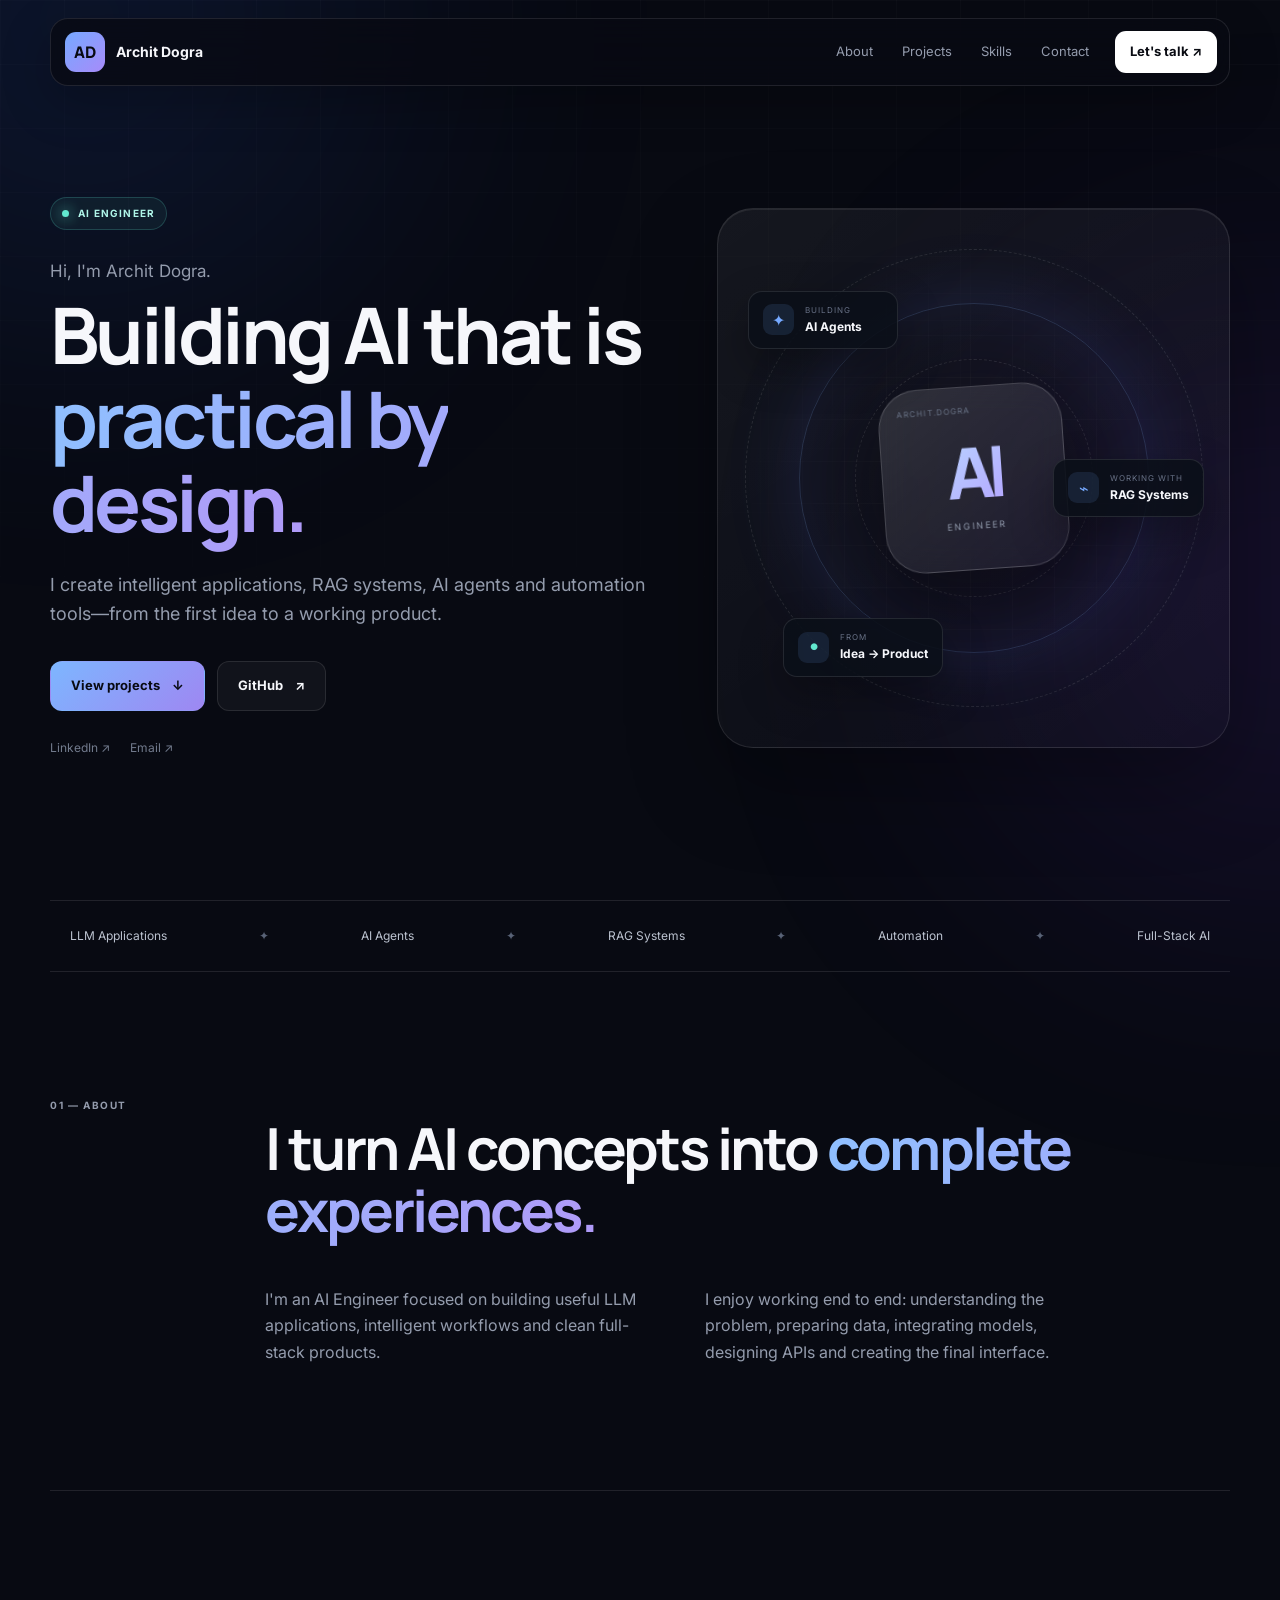
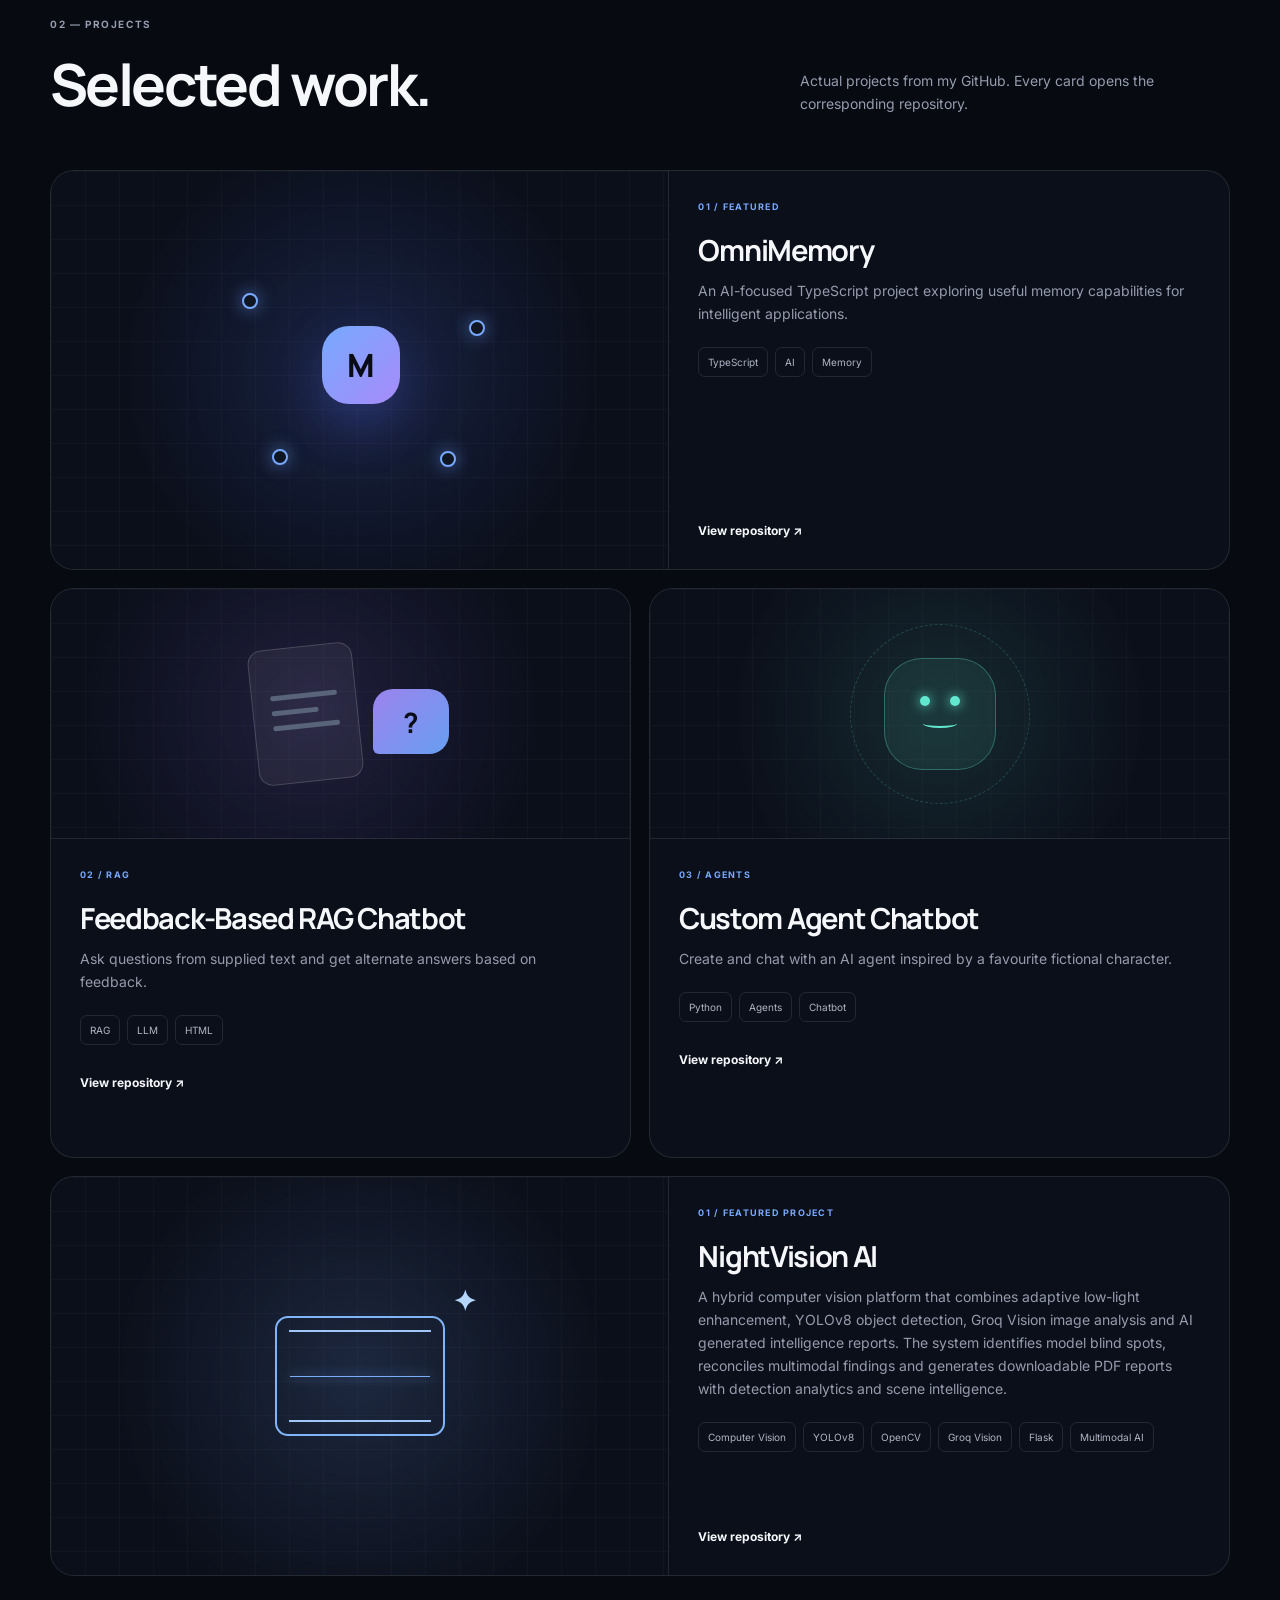
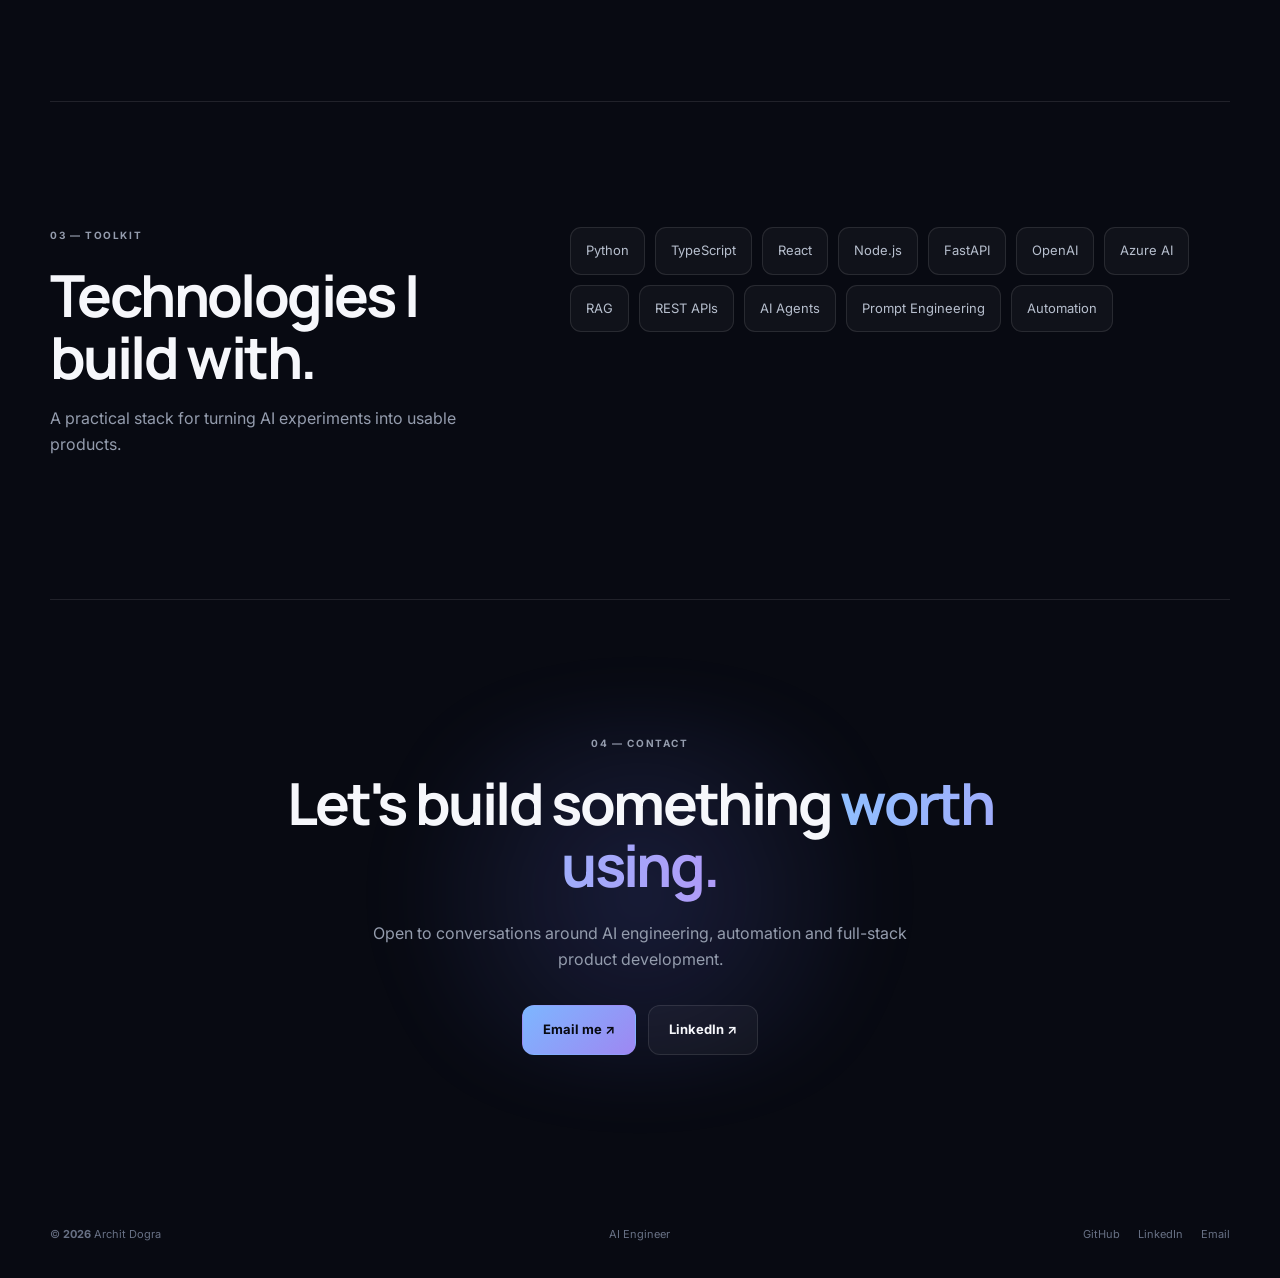
==== commit 62946e94: "update" ====
--- a/index.html
+++ b/index.html
@@ -88,10 +88,56 @@
           <div class="project-info"><span class="number">03 / AGENTS</span><h3>Custom Agent Chatbot</h3><p>Create and chat with an AI agent inspired by a favourite fictional character.</p><div class="pills"><span>Python</span><span>Agents</span><span>Chatbot</span></div><b class="view">View repository ↗</b></div>
         </a>
 
-        <a class="project project-wide reverse" href="https://github.com/Archit0720/Low_Light_Image_Enhancement_With_Object_Detection" target="_blank" rel="noopener noreferrer">
-          <div class="project-art vision"><div class="scanner"><i></i><span></span></div><b>✦</b></div>
-          <div class="project-info"><span class="number">04 / COMPUTER VISION</span><h3>Low-Light Image Enhancement</h3><p>Enhances low-light images, detects objects and lets users download the improved output.</p><div class="pills"><span>Computer Vision</span><span>Detection</span><span>HTML</span></div><b class="view">View repository ↗</b></div>
-        </a>
+        <a class="project project-wide"
+href="https://github.com/Archit0720/NightVision.AI"
+target="_blank"
+rel="noopener noreferrer">
+
+    <div class="project-art vision">
+        <div class="scanner">
+            <i></i>
+            <span></span>
+        </div>
+        <b>✦</b>
+    </div>
+
+    <div class="project-info">
+
+        <span class="number">
+            01 / FEATURED PROJECT
+        </span>
+
+        <h3>
+            NightVision AI
+        </h3>
+
+        <p>
+            A hybrid computer vision platform that combines
+            adaptive low-light enhancement, YOLOv8 object
+            detection, Groq Vision image analysis and AI
+            generated intelligence reports. The system
+            identifies model blind spots, reconciles
+            multimodal findings and generates downloadable
+            PDF reports with detection analytics and
+            scene intelligence.
+        </p>
+
+        <div class="pills">
+            <span>Computer Vision</span>
+            <span>YOLOv8</span>
+            <span>OpenCV</span>
+            <span>Groq Vision</span>
+            <span>Flask</span>
+            <span>Multimodal AI</span>
+        </div>
+
+        <b class="view">
+            View repository ↗
+        </b>
+
+    </div>
+
+</a>
       </div>
     </section>
 
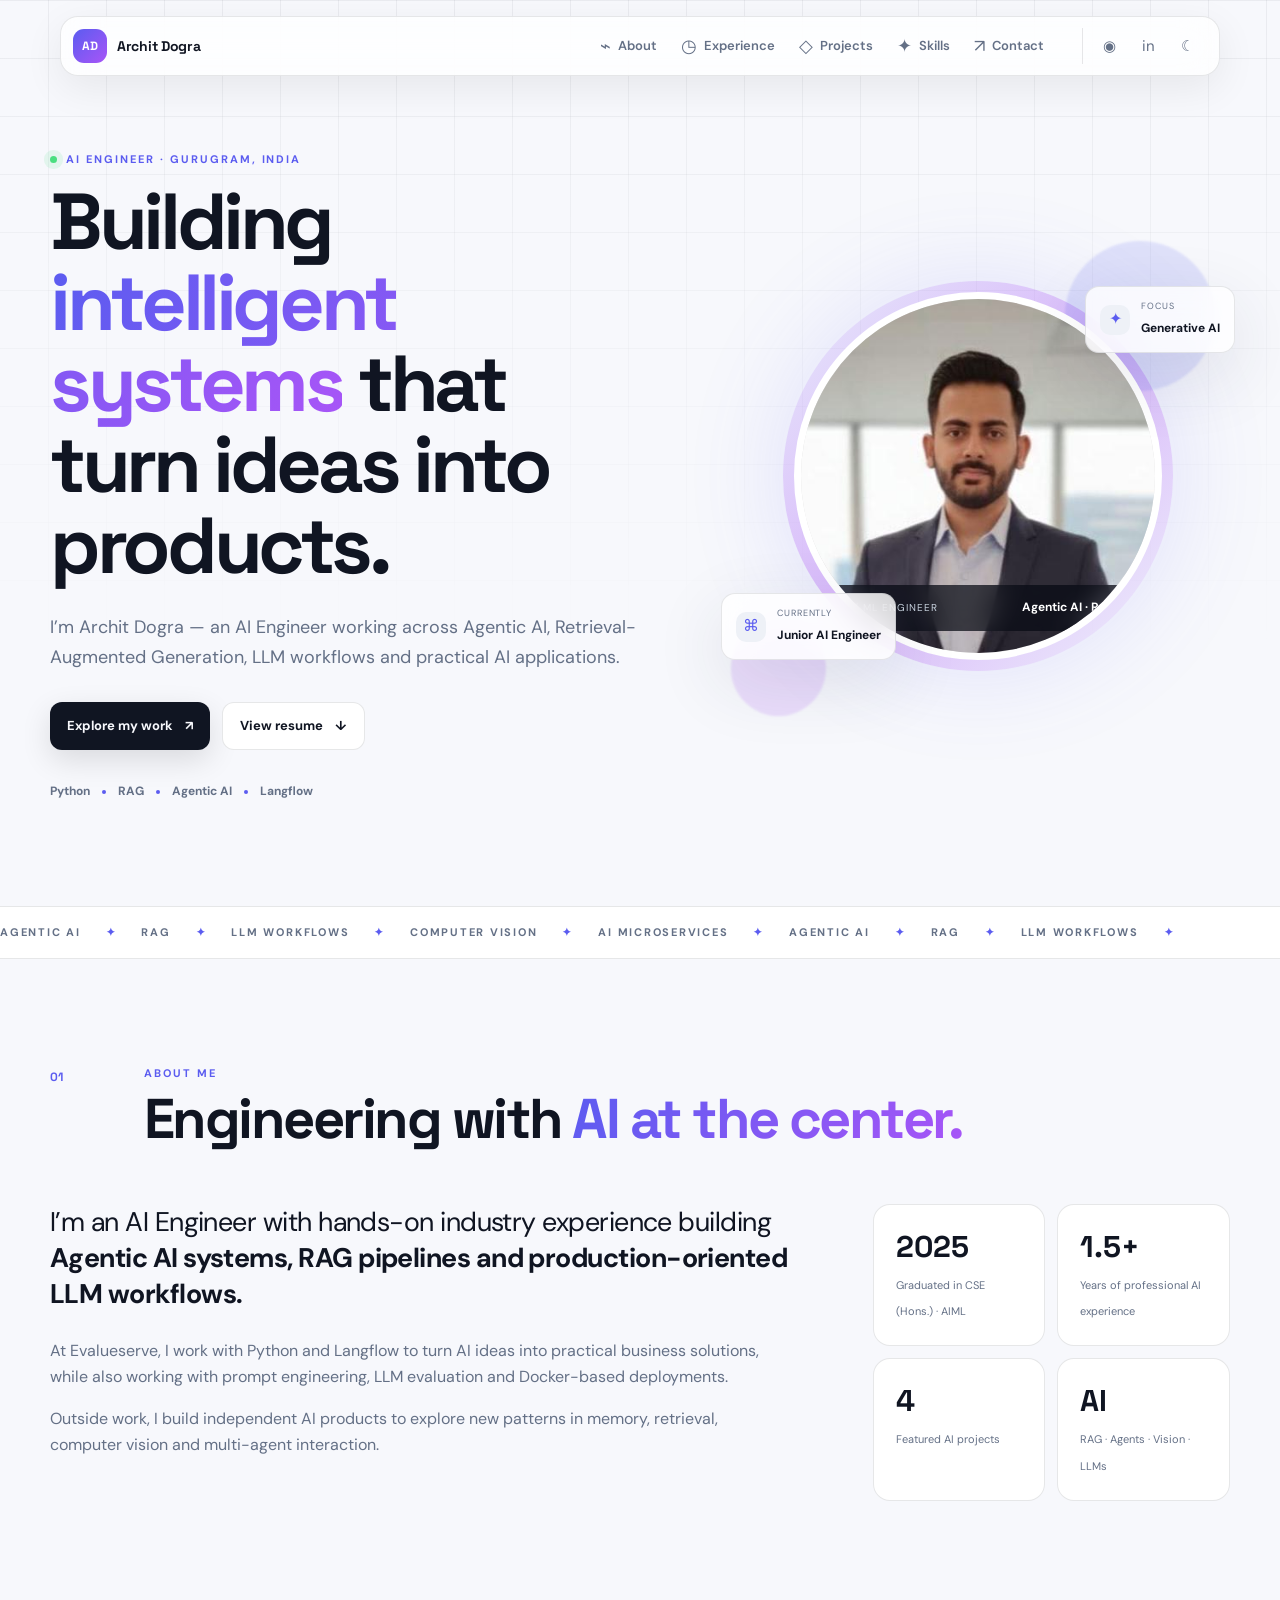
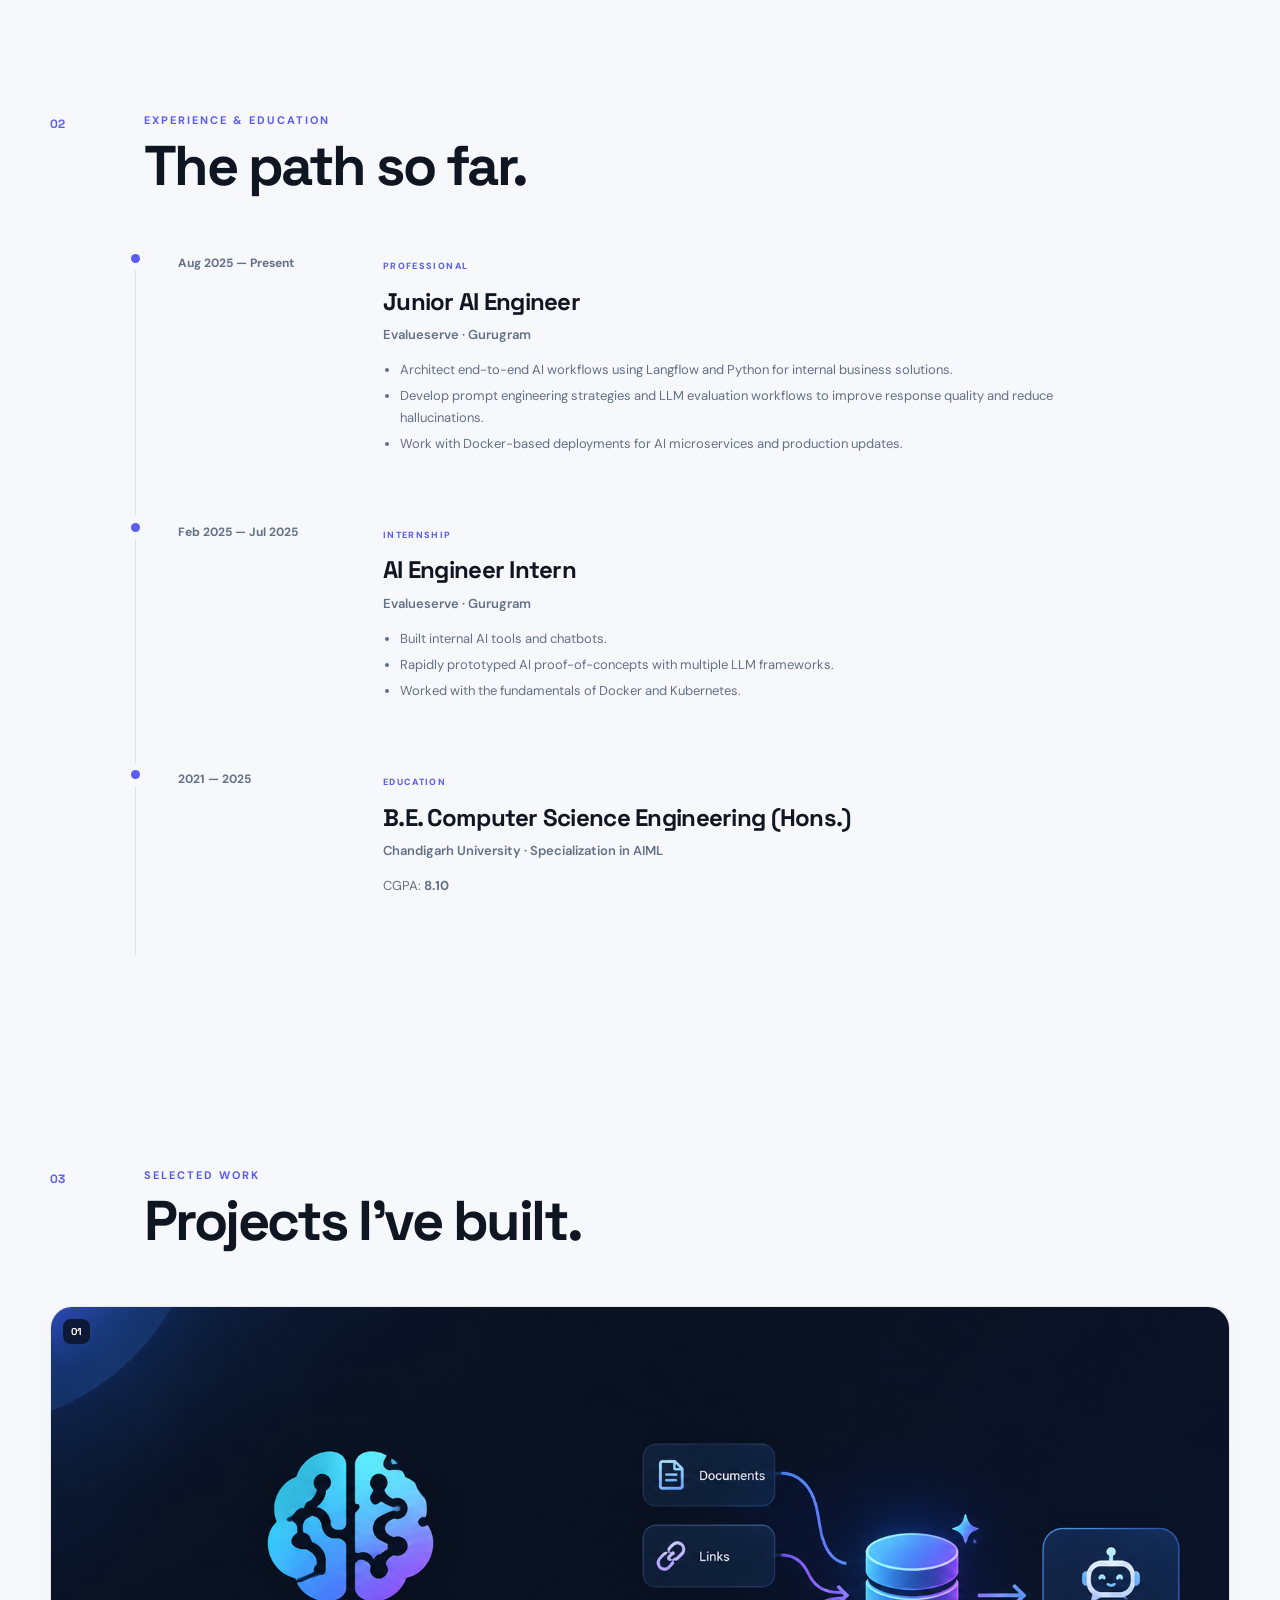
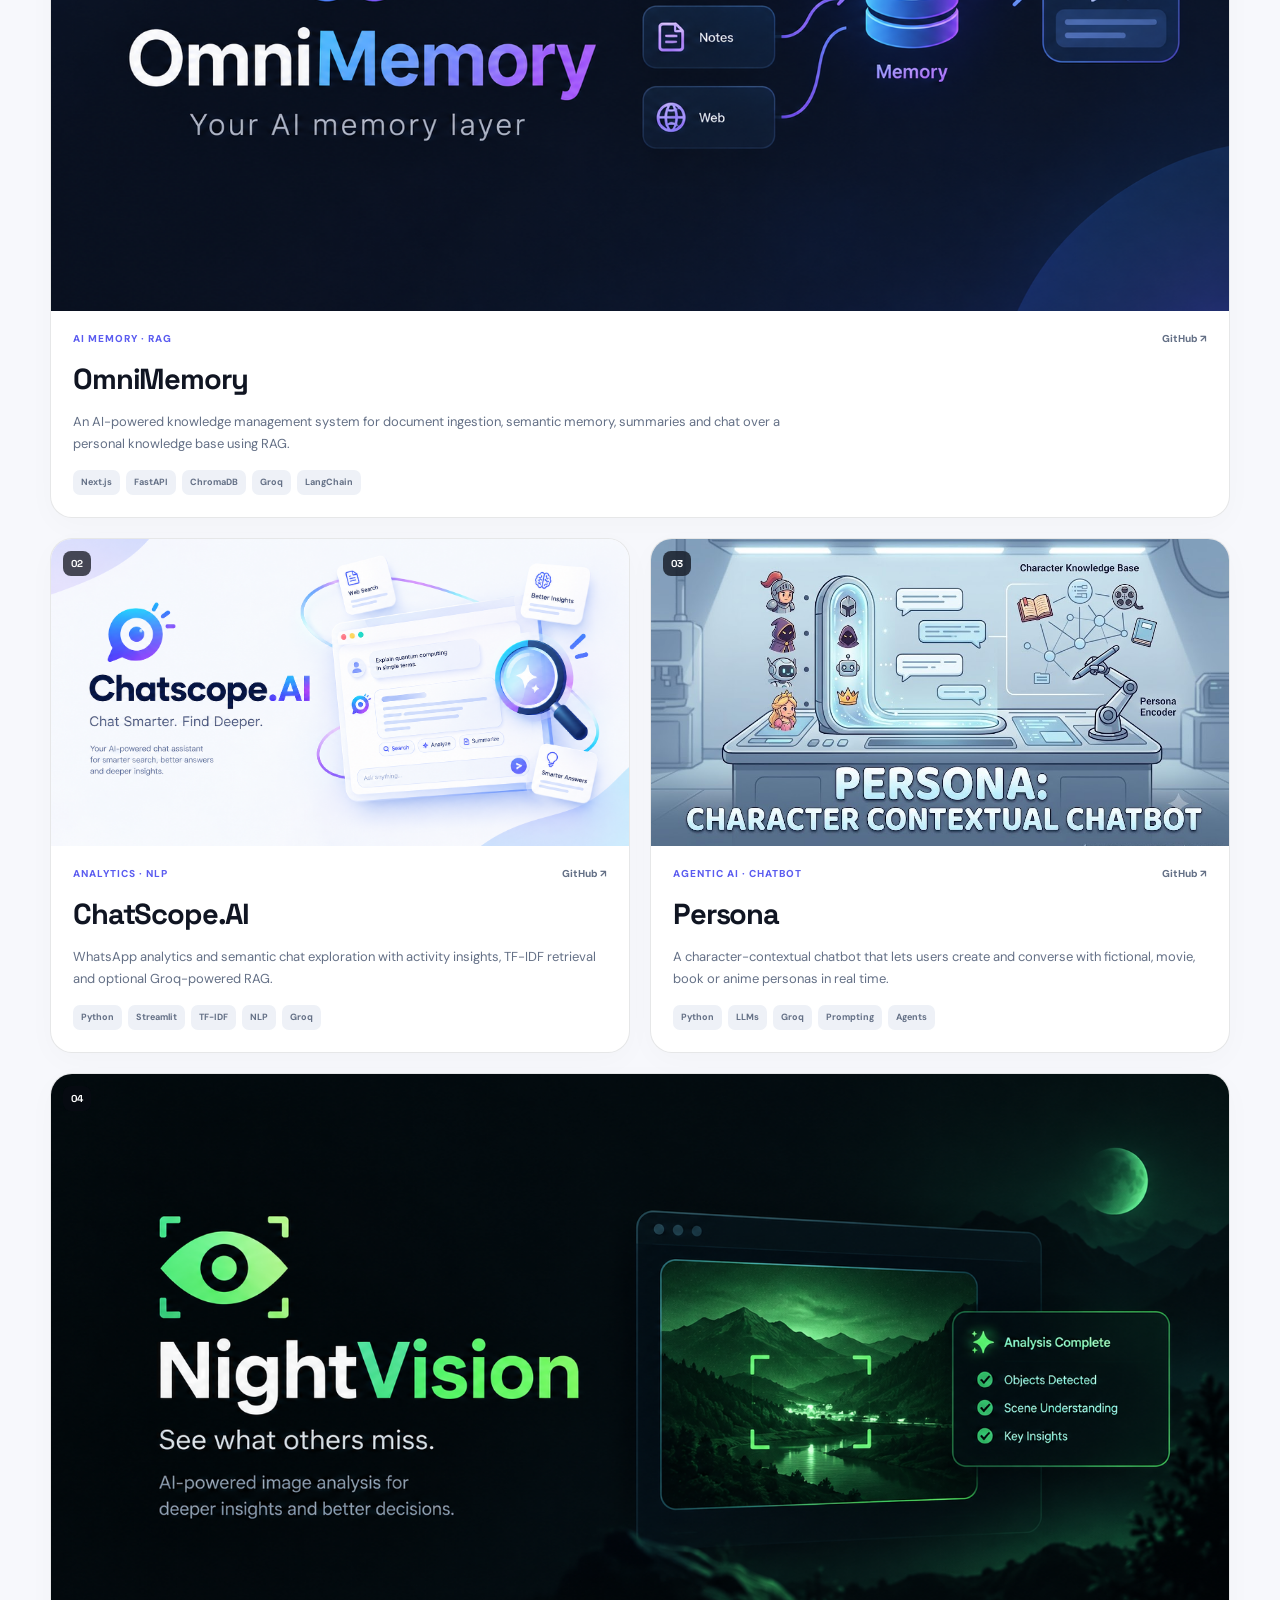
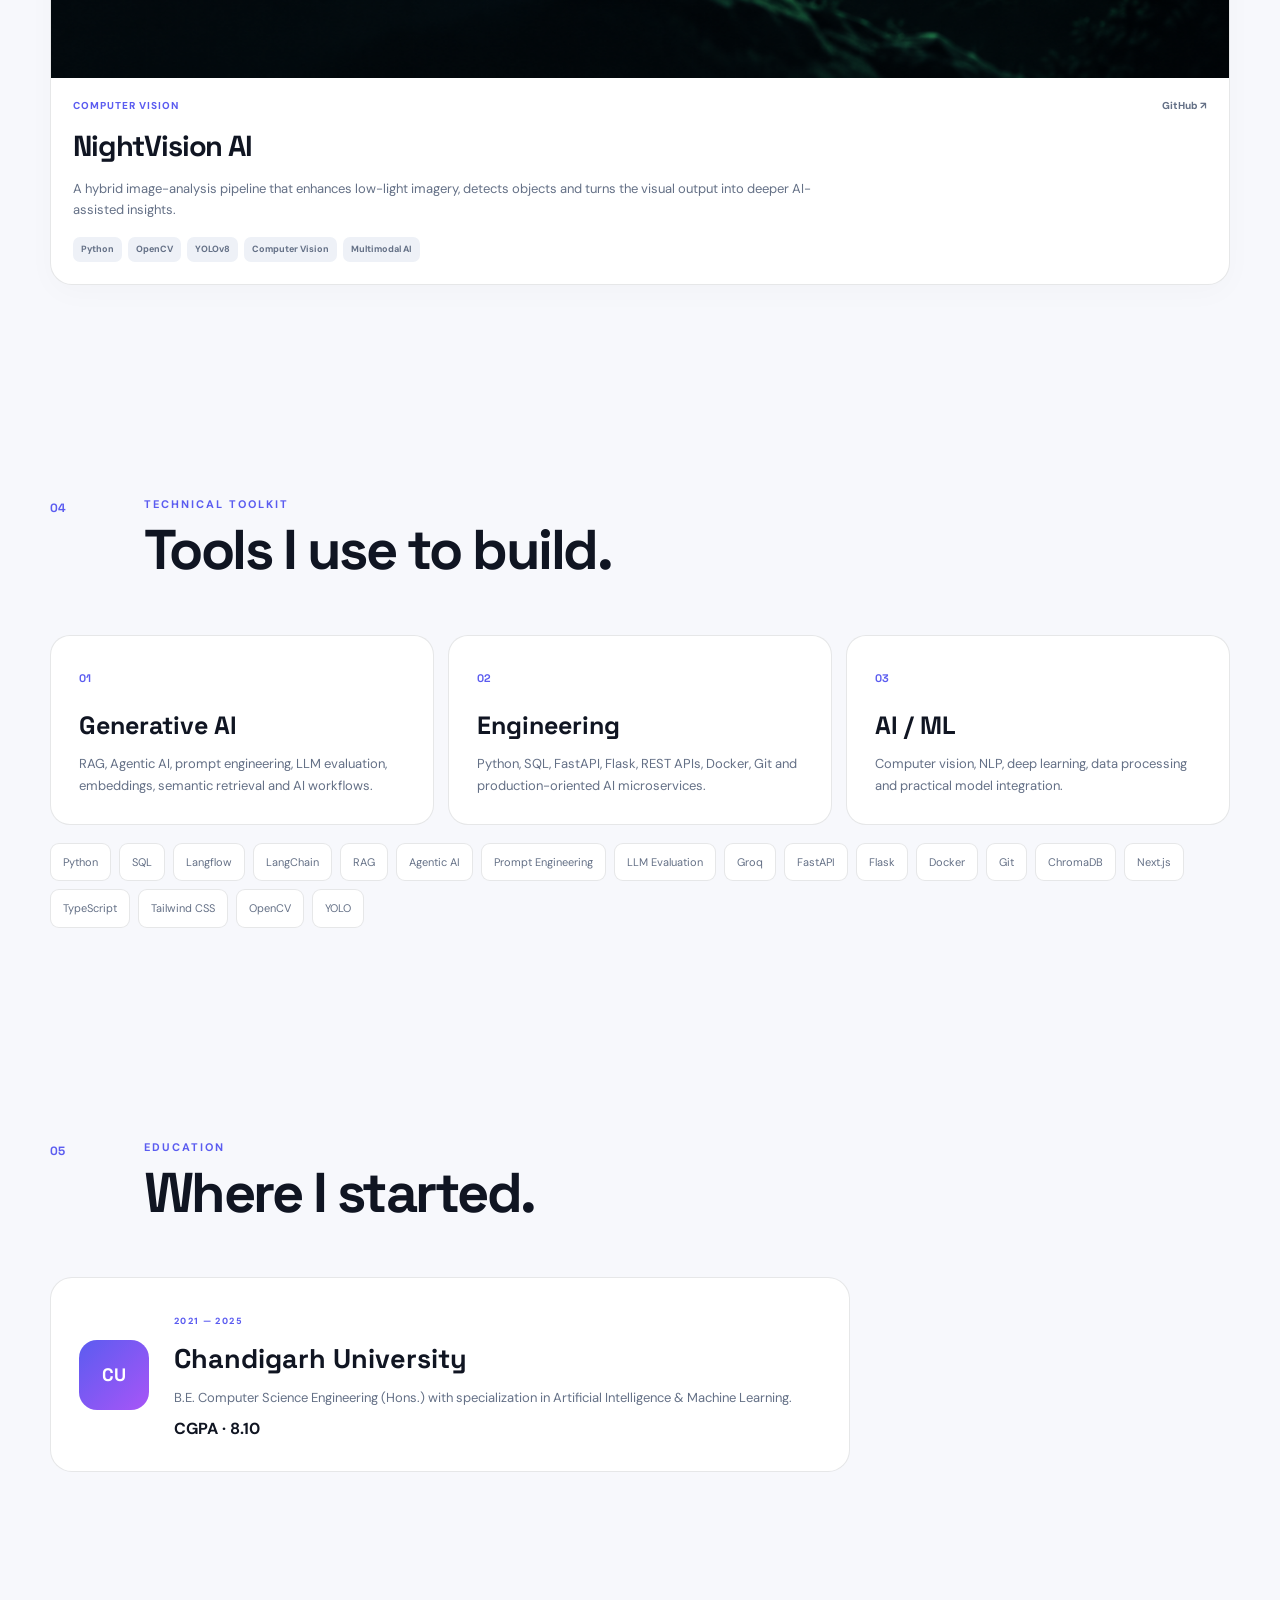
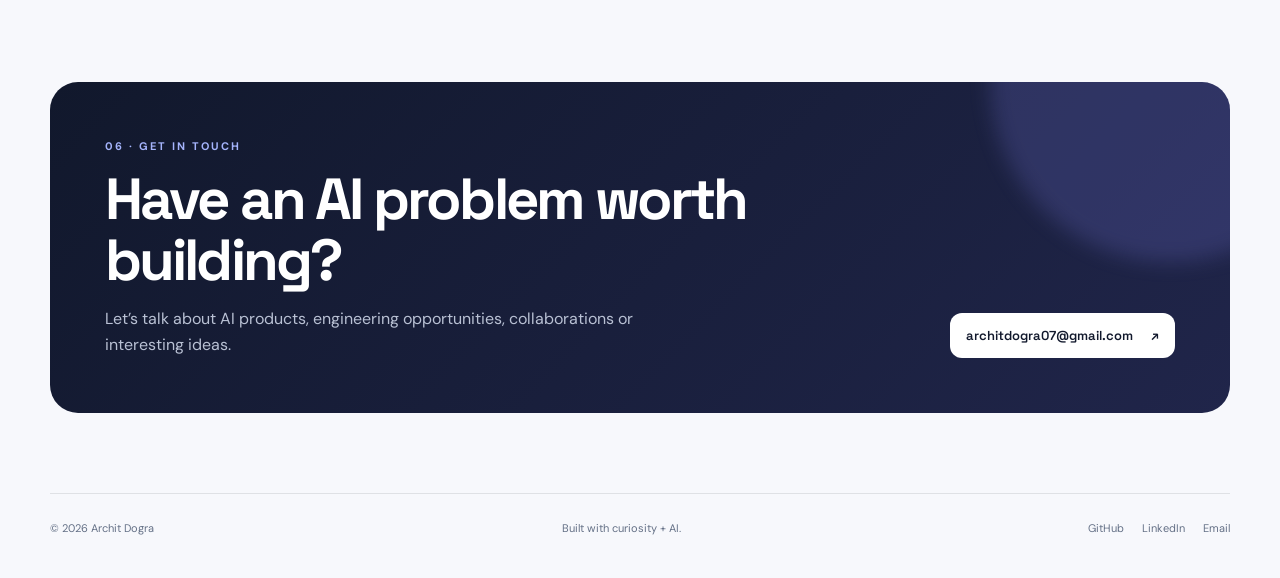
==== commit 2370be18: "updated Portfolio1" ====
--- a/index.html
+++ b/index.html
@@ -1,161 +1,288 @@
-<!doctype html>
-<html lang="en">
+<!DOCTYPE html>
+<html lang="en" data-theme="light">
 <head>
   <meta charset="UTF-8">
   <meta name="viewport" content="width=device-width, initial-scale=1.0">
-  <meta name="description" content="Archit Dogra — AI Engineer building practical AI products, RAG systems and automation tools.">
-  <meta name="theme-color" content="#080a12">
+  <meta name="description" content="Archit Dogra — AI Engineer specializing in Agentic AI, RAG, LLM workflows and intelligent applications.">
+  <meta name="theme-color" content="#f7f8fc">
   <title>Archit Dogra — AI Engineer</title>
   <link rel="preconnect" href="https://fonts.googleapis.com">
   <link rel="preconnect" href="https://fonts.gstatic.com" crossorigin>
-  <link href="https://fonts.googleapis.com/css2?family=Inter:wght@400;500;600;700&family=Manrope:wght@600;700;800&display=swap" rel="stylesheet">
+  <link href="https://fonts.googleapis.com/css2?family=DM+Sans:wght@400;500;600;700&family=Space+Grotesk:wght@500;600;700&display=swap" rel="stylesheet">
+  <link rel="icon" href="assets/profile.jpg" type="image/jpeg">
   <link rel="stylesheet" href="style.css">
 </head>
 <body>
-  <div class="ambient ambient-one" aria-hidden="true"></div>
-  <div class="ambient ambient-two" aria-hidden="true"></div>
-
-  <header class="header">
-    <a class="logo" href="#home" aria-label="Archit Dogra home"><span>AD</span><b>Archit Dogra</b></a>
-    <button class="menu" type="button" aria-label="Open menu" aria-expanded="false"><i></i><i></i></button>
-    <nav>
-      <a href="#about">About</a><a href="#projects">Projects</a><a href="#skills">Skills</a><a href="#contact">Contact</a>
+  <div class="progress" id="progress"></div>
+
+  <header class="navbar" id="navbar">
+    <a class="brand" href="#home" aria-label="Archit Dogra home">
+      <span class="brand-mark">AD</span>
+      <span class="brand-name">Archit Dogra</span>
+    </a>
+
+    <nav class="nav-links" aria-label="Primary navigation">
+      <a href="#about" data-tip="About"><span class="nav-icon">⌁</span><span class="nav-text">About</span></a>
+      <a href="#experience" data-tip="Experience"><span class="nav-icon">◷</span><span class="nav-text">Experience</span></a>
+      <a href="#projects" data-tip="Projects"><span class="nav-icon">◇</span><span class="nav-text">Projects</span></a>
+      <a href="#skills" data-tip="Skills"><span class="nav-icon">✦</span><span class="nav-text">Skills</span></a>
+      <a href="#contact" data-tip="Contact"><span class="nav-icon">↗</span><span class="nav-text">Contact</span></a>
     </nav>
-    <a class="nav-cta" href="mailto:architdora07@gmail.com">Let's talk <span>↗</span></a>
+
+    <div class="nav-actions">
+      <a class="icon-btn" href="https://github.com/Archit0720" target="_blank" rel="noreferrer" aria-label="GitHub" data-tip="GitHub">◉</a>
+      <a class="icon-btn" href="https://www.linkedin.com/in/ad0720/" target="_blank" rel="noreferrer" aria-label="LinkedIn" data-tip="LinkedIn">in</a>
+      <button class="theme-toggle icon-btn" id="themeToggle" aria-label="Toggle dark mode" data-tip="Dark mode">
+        <span id="themeIcon">☾</span>
+      </button>
+    </div>
+
+    <button class="mobile-menu" id="mobileMenu" aria-label="Open navigation">☰</button>
   </header>
 
   <main>
-    <section class="hero" id="home">
-      <div class="hero-copy">
-        <div class="availability"><i></i> AI ENGINEER</div>
-        <p class="hello">Hi, I'm Archit Dogra.</p>
-        <h1>Building AI that is <span>practical by design.</span></h1>
-        <p class="lead">I create intelligent applications, RAG systems, AI agents and automation tools—from the first idea to a working product.</p>
-        <div class="actions">
-          <a class="btn primary" href="#projects">View projects <span>↓</span></a>
-          <a class="btn ghost" href="https://github.com/Archit0720" target="_blank" rel="noopener noreferrer">GitHub <span>↗</span></a>
-        </div>
-        <div class="social-row">
-          <a href="https://www.linkedin.com/in/ad0720/" target="_blank" rel="noopener noreferrer">LinkedIn ↗</a>
-          <a href="mailto:architdora07@gmail.com">Email ↗</a>
-        </div>
-      </div>
-
-      <div class="hero-art" aria-hidden="true">
-        <div class="art-grid"></div>
-        <div class="halo"></div>
-        <div class="core"><small>ARCHIT.DOGRA</small><strong>AI</strong><span>ENGINEER</span></div>
-        <div class="chip chip-one"><i>✦</i><div><small>BUILDING</small><b>AI Agents</b></div></div>
-        <div class="chip chip-two"><i>⌁</i><div><small>WORKING WITH</small><b>RAG Systems</b></div></div>
-        <div class="chip chip-three"><i>●</i><div><small>FROM</small><b>Idea → Product</b></div></div>
-      </div>
-    </section>
-
-    <section class="ticker" aria-label="Areas of focus">
-      <span>LLM Applications</span><i>✦</i><span>AI Agents</span><i>✦</i><span>RAG Systems</span><i>✦</i><span>Automation</span><i>✦</i><span>Full-Stack AI</span>
+    <section class="hero section" id="home">
+      <div class="hero-grid"></div>
+      <div class="hero-copy reveal">
+        <div class="eyebrow"><span class="pulse"></span> AI Engineer · Gurugram, India</div>
+        <h1>Building <span class="gradient-text">intelligent systems</span> that turn ideas into products.</h1>
+        <p class="hero-lead">
+          I’m Archit Dogra — an AI Engineer working across Agentic AI, Retrieval-Augmented Generation,
+          LLM workflows and practical AI applications.
+        </p>
+        <div class="hero-actions">
+          <a class="btn primary" href="#projects">Explore my work <span>↗</span></a>
+          <a class="btn secondary" href="Archit_Dogra_Resume.pdf" target="_blank">View resume <span>↓</span></a>
+        </div>
+        <div class="hero-meta">
+          <span>Python</span><i></i><span>RAG</span><i></i><span>Agentic AI</span><i></i><span>Langflow</span>
+        </div>
+      </div>
+
+      <div class="hero-visual reveal delay-1">
+        <div class="orb orb-one"></div>
+        <div class="orb orb-two"></div>
+        <div class="profile-ring">
+          <div class="profile-card">
+            <img src="assets/profile.jpg" alt="Archit Dogra">
+            <div class="profile-overlay">
+              <span>AI / ML Engineer</span>
+              <strong>Agentic AI · RAG</strong>
+            </div>
+          </div>
+        </div>
+        <div class="floating-card card-top">
+          <span class="mini-icon">✦</span>
+          <div><small>Focus</small><b>Generative AI</b></div>
+        </div>
+        <div class="floating-card card-bottom">
+          <span class="mini-icon">⌘</span>
+          <div><small>Currently</small><b>Junior AI Engineer</b></div>
+        </div>
+      </div>
+    </section>
+
+    <section class="ticker" aria-label="Technology focus">
+      <div class="ticker-track">
+        <span>AGENTIC AI</span><b>✦</b><span>RAG</span><b>✦</b><span>LLM WORKFLOWS</span><b>✦</b>
+        <span>COMPUTER VISION</span><b>✦</b><span>AI MICROSERVICES</span><b>✦</b>
+        <span>AGENTIC AI</span><b>✦</b><span>RAG</span><b>✦</b><span>LLM WORKFLOWS</span><b>✦</b>
+      </div>
     </section>
 
     <section class="section about" id="about">
-      <div class="section-tag">01 — ABOUT</div>
-      <div class="about-main">
-        <h2>I turn AI concepts into <em>complete experiences.</em></h2>
-        <div class="about-text">
-          <p>I'm an AI Engineer focused on building useful LLM applications, intelligent workflows and clean full-stack products.</p>
-          <p>I enjoy working end to end: understanding the problem, preparing data, integrating models, designing APIs and creating the final interface.</p>
-        </div>
-      </div>
-    </section>
-
-    <section class="section" id="projects">
-      <div class="section-head">
-        <div><div class="section-tag">02 — PROJECTS</div><h2>Selected work.</h2></div>
-        <p>Actual projects from my GitHub. Every card opens the corresponding repository.</p>
-      </div>
-
-      <div class="projects">
-        <a class="project project-wide" href="https://github.com/Archit0720/OmniMemory" target="_blank" rel="noopener noreferrer">
-          <div class="project-art memory"><div class="network"><b>M</b><i></i><i></i><i></i><i></i></div></div>
-          <div class="project-info"><span class="number">01 / FEATURED</span><h3>OmniMemory</h3><p>An AI-focused TypeScript project exploring useful memory capabilities for intelligent applications.</p><div class="pills"><span>TypeScript</span><span>AI</span><span>Memory</span></div><b class="view">View repository ↗</b></div>
-        </a>
-
-        <a class="project" href="https://github.com/Archit0720/RAG-ChatBot---Feedback-based-" target="_blank" rel="noopener noreferrer">
-          <div class="project-art rag"><div class="paper"><i></i><i></i><i></i></div><div class="bubble">?</div></div>
-          <div class="project-info"><span class="number">02 / RAG</span><h3>Feedback-Based RAG Chatbot</h3><p>Ask questions from supplied text and get alternate answers based on feedback.</p><div class="pills"><span>RAG</span><span>LLM</span><span>HTML</span></div><b class="view">View repository ↗</b></div>
-        </a>
-
-        <a class="project" href="https://github.com/Archit0720/Custom-Agent-Chatbot" target="_blank" rel="noopener noreferrer">
-          <div class="project-art agent"><div class="bot"><i></i><i></i><span></span></div><div class="ring"></div></div>
-          <div class="project-info"><span class="number">03 / AGENTS</span><h3>Custom Agent Chatbot</h3><p>Create and chat with an AI agent inspired by a favourite fictional character.</p><div class="pills"><span>Python</span><span>Agents</span><span>Chatbot</span></div><b class="view">View repository ↗</b></div>
-        </a>
-
-        <a class="project project-wide"
-href="https://github.com/Archit0720/NightVision.AI"
-target="_blank"
-rel="noopener noreferrer">
-
-    <div class="project-art vision">
-        <div class="scanner">
-            <i></i>
-            <span></span>
-        </div>
-        <b>✦</b>
+      <div class="section-heading reveal">
+        <span class="section-number">01</span>
+        <div><p class="eyebrow">About me</p><h2>Engineering with <span class="gradient-text">AI at the center.</span></h2></div>
+      </div>
+      <div class="about-grid">
+        <div class="about-main reveal">
+          <p class="large-copy">
+            I’m an AI Engineer with hands-on industry experience building <strong>Agentic AI systems,
+            RAG pipelines and production-oriented LLM workflows.</strong>
+          </p>
+          <p>
+            At Evalueserve, I work with Python and Langflow to turn AI ideas into practical business
+            solutions, while also working with prompt engineering, LLM evaluation and Docker-based
+            deployments.
+          </p>
+          <p>
+            Outside work, I build independent AI products to explore new patterns in memory,
+            retrieval, computer vision and multi-agent interaction.
+          </p>
+        </div>
+        <div class="about-stats reveal delay-1">
+          <div class="stat"><strong>2025</strong><span>Graduated in CSE (Hons.) · AIML</span></div>
+          <div class="stat"><strong>1.5+</strong><span>Years of professional AI experience</span></div>
+          <div class="stat"><strong>4</strong><span>Featured AI projects</span></div>
+          <div class="stat"><strong>AI</strong><span>RAG · Agents · Vision · LLMs</span></div>
+        </div>
+      </div>
+    </section>
+
+    <section class="section experience" id="experience">
+      <div class="section-heading reveal">
+        <span class="section-number">02</span>
+        <div><p class="eyebrow">Experience & education</p><h2>The path so far.</h2></div>
+      </div>
+      <div class="timeline">
+        <article class="timeline-item reveal">
+          <div class="timeline-dot"></div>
+          <div class="timeline-date">Aug 2025 — Present</div>
+          <div class="timeline-content">
+            <span class="role-tag">Professional</span>
+            <h3>Junior AI Engineer</h3>
+            <h4>Evalueserve · Gurugram</h4>
+            <ul>
+              <li>Architect end-to-end AI workflows using Langflow and Python for internal business solutions.</li>
+              <li>Develop prompt engineering strategies and LLM evaluation workflows to improve response quality and reduce hallucinations.</li>
+              <li>Work with Docker-based deployments for AI microservices and production updates.</li>
+            </ul>
+          </div>
+        </article>
+
+        <article class="timeline-item reveal">
+          <div class="timeline-dot"></div>
+          <div class="timeline-date">Feb 2025 — Jul 2025</div>
+          <div class="timeline-content">
+            <span class="role-tag">Internship</span>
+            <h3>AI Engineer Intern</h3>
+            <h4>Evalueserve · Gurugram</h4>
+            <ul>
+              <li>Built internal AI tools and chatbots.</li>
+              <li>Rapidly prototyped AI proof-of-concepts with multiple LLM frameworks.</li>
+              <li>Worked with the fundamentals of Docker and Kubernetes.</li>
+            </ul>
+          </div>
+        </article>
+
+        <article class="timeline-item reveal">
+          <div class="timeline-dot"></div>
+          <div class="timeline-date">2021 — 2025</div>
+          <div class="timeline-content">
+            <span class="role-tag">Education</span>
+            <h3>B.E. Computer Science Engineering (Hons.)</h3>
+            <h4>Chandigarh University · Specialization in AIML</h4>
+            <p>CGPA: <strong>8.10</strong></p>
+          </div>
+        </article>
+      </div>
+    </section>
+
+    <section class="section projects" id="projects">
+      <div class="section-heading reveal">
+        <span class="section-number">03</span>
+        <div><p class="eyebrow">Selected work</p><h2>Projects I’ve built.</h2></div>
+      </div>
+
+      <div class="projects-grid">
+        <article class="project-card project-featured reveal">
+          <div class="project-image"><img src="assets/omnimemory.png" alt="OmniMemory project thumbnail"><div class="project-index">01</div></div>
+          <div class="project-body">
+            <div class="project-top"><span>AI Memory · RAG</span><a href="https://github.com/Archit0720/OmniMemory" target="_blank" rel="noreferrer">GitHub ↗</a></div>
+            <h3>OmniMemory</h3>
+            <p>An AI-powered knowledge management system for document ingestion, semantic memory, summaries and chat over a personal knowledge base using RAG.</p>
+            <div class="tags"><span>Next.js</span><span>FastAPI</span><span>ChromaDB</span><span>Groq</span><span>LangChain</span></div>
+          </div>
+        </article>
+
+        <article class="project-card reveal delay-1">
+          <div class="project-image"><img src="assets/chatscope.png" alt="ChatScope AI project thumbnail"><div class="project-index">02</div></div>
+          <div class="project-body">
+            <div class="project-top"><span>Analytics · NLP</span><a href="https://github.com/Archit0720/ChatScope.AI" target="_blank" rel="noreferrer">GitHub ↗</a></div>
+            <h3>ChatScope.AI</h3>
+            <p>WhatsApp analytics and semantic chat exploration with activity insights, TF-IDF retrieval and optional Groq-powered RAG.</p>
+            <div class="tags"><span>Python</span><span>Streamlit</span><span>TF-IDF</span><span>NLP</span><span>Groq</span></div>
+          </div>
+        </article>
+
+        <article class="project-card reveal">
+          <div class="project-image"><img src="assets/persona.jpg" alt="Persona contextual chatbot project thumbnail"><div class="project-index">03</div></div>
+          <div class="project-body">
+            <div class="project-top"><span>Agentic AI · Chatbot</span><a href="https://github.com/Archit0720/Custom-Agent-Chatbot" target="_blank" rel="noreferrer">GitHub ↗</a></div>
+            <h3>Persona</h3>
+            <p>A character-contextual chatbot that lets users create and converse with fictional, movie, book or anime personas in real time.</p>
+            <div class="tags"><span>Python</span><span>LLMs</span><span>Groq</span><span>Prompting</span><span>Agents</span></div>
+          </div>
+        </article>
+
+        <article class="project-card project-wide reveal delay-1">
+          <div class="project-image"><img src="assets/nightvision.png" alt="NightVision AI project thumbnail"><div class="project-index">04</div></div>
+          <div class="project-body">
+            <div class="project-top"><span>Computer Vision</span><a href="https://github.com/Archit0720/NightVision.AI" target="_blank" rel="noreferrer">GitHub ↗</a></div>
+            <h3>NightVision AI</h3>
+            <p>A hybrid image-analysis pipeline that enhances low-light imagery, detects objects and turns the visual output into deeper AI-assisted insights.</p>
+            <div class="tags"><span>Python</span><span>OpenCV</span><span>YOLOv8</span><span>Computer Vision</span><span>Multimodal AI</span></div>
+          </div>
+        </article>
+      </div>
+    </section>
+
+    <section class="section skills" id="skills">
+      <div class="section-heading reveal">
+        <span class="section-number">04</span>
+        <div><p class="eyebrow">Technical toolkit</p><h2>Tools I use to build.</h2></div>
+      </div>
+      <div class="skills-layout">
+        <div class="skill-feature reveal">
+          <span class="skill-number">01</span><h3>Generative AI</h3>
+          <p>RAG, Agentic AI, prompt engineering, LLM evaluation, embeddings, semantic retrieval and AI workflows.</p>
+        </div>
+        <div class="skill-feature reveal delay-1">
+          <span class="skill-number">02</span><h3>Engineering</h3>
+          <p>Python, SQL, FastAPI, Flask, REST APIs, Docker, Git and production-oriented AI microservices.</p>
+        </div>
+        <div class="skill-feature reveal delay-2">
+          <span class="skill-number">03</span><h3>AI / ML</h3>
+          <p>Computer vision, NLP, deep learning, data processing and practical model integration.</p>
+        </div>
+      </div>
+      <div class="skill-cloud reveal">
+        <span>Python</span><span>SQL</span><span>Langflow</span><span>LangChain</span><span>RAG</span>
+        <span>Agentic AI</span><span>Prompt Engineering</span><span>LLM Evaluation</span><span>Groq</span>
+        <span>FastAPI</span><span>Flask</span><span>Docker</span><span>Git</span><span>ChromaDB</span>
+        <span>Next.js</span><span>TypeScript</span><span>Tailwind CSS</span><span>OpenCV</span><span>YOLO</span>
+      </div>
+    </section>
+
+    <section class="section education" id="education">
+      <div class="section-heading reveal">
+        <span class="section-number">05</span>
+        <div><p class="eyebrow">Education</p><h2>Where I started.</h2></div>
+      </div>
+      <div class="education-card reveal">
+        <div class="edu-mark">CU</div>
+        <div>
+          <span class="role-tag">2021 — 2025</span>
+          <h3>Chandigarh University</h3>
+          <p>B.E. Computer Science Engineering (Hons.) with specialization in Artificial Intelligence & Machine Learning.</p>
+          <strong>CGPA · 8.10</strong>
+        </div>
+      </div>
+    </section>
+
+    <section class="section contact" id="contact">
+      <div class="contact-panel reveal">
+        <div>
+          <p class="eyebrow">06 · Get in touch</p>
+          <h2>Have an AI problem worth building?</h2>
+          <p>Let’s talk about AI products, engineering opportunities, collaborations or interesting ideas.</p>
+        </div>
+        <a class="contact-email" href="mailto:architdogra07@gmail.com">architdogra07@gmail.com <span>↗</span></a>
+      </div>
+    </section>
+  </main>
+
+  <footer class="footer">
+    <span>© 2026 Archit Dogra</span>
+    <span>Built with curiosity + AI.</span>
+    <div>
+      <a href="https://github.com/Archit0720" target="_blank" rel="noreferrer">GitHub</a>
+      <a href="https://www.linkedin.com/in/ad0720/" target="_blank" rel="noreferrer">LinkedIn</a>
+      <a href="mailto:architdogra07@gmail.com">Email</a>
     </div>
-
-    <div class="project-info">
-
-        <span class="number">
-            01 / FEATURED PROJECT
-        </span>
-
-        <h3>
-            NightVision AI
-        </h3>
-
-        <p>
-            A hybrid computer vision platform that combines
-            adaptive low-light enhancement, YOLOv8 object
-            detection, Groq Vision image analysis and AI
-            generated intelligence reports. The system
-            identifies model blind spots, reconciles
-            multimodal findings and generates downloadable
-            PDF reports with detection analytics and
-            scene intelligence.
-        </p>
-
-        <div class="pills">
-            <span>Computer Vision</span>
-            <span>YOLOv8</span>
-            <span>OpenCV</span>
-            <span>Groq Vision</span>
-            <span>Flask</span>
-            <span>Multimodal AI</span>
-        </div>
-
-        <b class="view">
-            View repository ↗
-        </b>
-
-    </div>
-
-</a>
-      </div>
-    </section>
-
-    <section class="section skills" id="skills">
-      <div><div class="section-tag">03 — TOOLKIT</div><h2>Technologies I build with.</h2><p>A practical stack for turning AI experiments into usable products.</p></div>
-      <div class="skill-grid"><span>Python</span><span>TypeScript</span><span>React</span><span>Node.js</span><span>FastAPI</span><span>OpenAI</span><span>Azure AI</span><span>RAG</span><span>REST APIs</span><span>AI Agents</span><span>Prompt Engineering</span><span>Automation</span></div>
-    </section>
-
-    <section class="contact" id="contact">
-      <div class="contact-orb"></div>
-      <div class="section-tag">04 — CONTACT</div>
-      <h2>Let's build something <em>worth using.</em></h2>
-      <p>Open to conversations around AI engineering, automation and full-stack product development.</p>
-      <div class="actions center"><a class="btn primary" href="mailto:architdora07@gmail.com">Email me ↗</a><a class="btn ghost" href="https://www.linkedin.com/in/ad0720/" target="_blank" rel="noopener noreferrer">LinkedIn ↗</a></div>
-    </section>
-  </main>
-
-  <footer><span>© <b id="year"></b> Archit Dogra</span><span>AI Engineer</span><div><a href="https://github.com/Archit0720" target="_blank" rel="noopener noreferrer">GitHub</a><a href="https://www.linkedin.com/in/ad0720/" target="_blank" rel="noopener noreferrer">LinkedIn</a><a href="mailto:architdora07@gmail.com">Email</a></div></footer>
+  </footer>
+
   <script src="script.js"></script>
 </body>
 </html>
--- a/style.css
+++ b/style.css
@@ -1 +1,62 @@
-:root{--bg:#080a12;--panel:#0e121e;--panel2:#121827;--text:#f6f7fb;--muted:#949cad;--line:rgba(255,255,255,.1);--blue:#76a9ff;--purple:#a78bfa;--mint:#62e8cf;--max:1180px}*{box-sizing:border-box}html{scroll-behavior:smooth}body{margin:0;min-width:320px;overflow-x:hidden;background:var(--bg);color:var(--text);font-family:Inter,Arial,sans-serif;line-height:1.65}body:before{content:"";position:fixed;inset:0;z-index:-3;background-image:linear-gradient(rgba(255,255,255,.018) 1px,transparent 1px),linear-gradient(90deg,rgba(255,255,255,.018) 1px,transparent 1px);background-size:64px 64px;mask-image:linear-gradient(#000,transparent 90%)}a{color:inherit;text-decoration:none}.ambient{position:fixed;z-index:-2;width:600px;height:600px;border-radius:50%;filter:blur(140px);opacity:.12;pointer-events:none}.ambient-one{top:-280px;left:-220px;background:#316dff}.ambient-two{top:300px;right:-300px;background:#7c3aed}.header{position:fixed;z-index:50;top:18px;left:50%;transform:translateX(-50%);width:min(calc(100% - 32px),var(--max));height:68px;padding:0 12px 0 14px;display:flex;align-items:center;border:1px solid var(--line);border-radius:18px;background:rgba(8,10,18,.78);backdrop-filter:blur(20px);box-shadow:0 16px 50px rgba(0,0,0,.24)}.logo{display:flex;align-items:center;gap:11px;margin-right:auto}.logo span{display:grid;place-items:center;width:40px;height:40px;border-radius:11px;background:linear-gradient(135deg,var(--blue),var(--purple));color:#080a12;font-family:Manrope;font-weight:800}.logo b{font-size:14px}.header nav{display:flex;gap:5px}.header nav a{padding:9px 12px;border-radius:9px;color:var(--muted);font-size:13px}.header nav a:hover{color:white;background:rgba(255,255,255,.05)}.nav-cta{margin-left:14px;padding:10px 15px;border-radius:11px;background:#fff;color:#090b12;font-size:13px;font-weight:700}.menu{display:none;width:42px;height:42px;border:0;border-radius:10px;background:rgba(255,255,255,.06)}.menu i{display:block;width:18px;height:1.5px;margin:5px auto;background:white}main,footer{width:min(calc(100% - 48px),var(--max));margin:auto}.hero{min-height:100vh;display:grid;grid-template-columns:1.08fr .92fr;gap:65px;align-items:center;padding:145px 0 90px}.availability{display:inline-flex;align-items:center;gap:9px;padding:7px 11px;border:1px solid rgba(98,232,207,.2);border-radius:99px;background:rgba(98,232,207,.06);color:#aff5e8;font-size:10px;font-weight:700;letter-spacing:.12em}.availability i{width:7px;height:7px;border-radius:50%;background:var(--mint);box-shadow:0 0 14px var(--mint)}.hello{margin:27px 0 7px;color:var(--muted);font-size:17px}h1,h2,h3{font-family:Manrope,Arial,sans-serif;line-height:1.08;letter-spacing:-.045em}h1{max-width:720px;margin:0 0 25px;font-size:clamp(50px,6.4vw,78px)}h1 span,h2 em{font-style:normal;background:linear-gradient(100deg,#8fc0ff,#b09af8);-webkit-background-clip:text;background-clip:text;color:transparent}.lead{max-width:620px;margin:0;color:var(--muted);font-size:18px}.actions{display:flex;gap:12px;margin-top:32px}.btn{display:inline-flex;align-items:center;justify-content:center;gap:12px;min-height:50px;padding:0 20px;border:1px solid var(--line);border-radius:12px;font-size:13px;font-weight:700;transition:.25s}.btn:hover{transform:translateY(-3px);border-color:rgba(255,255,255,.27)}.primary{border-color:transparent;background:linear-gradient(135deg,#7db6ff,#9e87f2);color:#080a12}.ghost{background:rgba(255,255,255,.04)}.social-row{display:flex;gap:20px;margin-top:27px;color:#727b8d;font-size:12px}.social-row a:hover{color:white}.hero-art{position:relative;min-height:540px;display:grid;place-items:center;overflow:hidden;border:1px solid var(--line);border-radius:36px;background:linear-gradient(145deg,rgba(255,255,255,.055),rgba(255,255,255,.015));box-shadow:inset 0 1px rgba(255,255,255,.08),0 35px 90px rgba(0,0,0,.3)}.art-grid{position:absolute;inset:0;background-image:linear-gradient(rgba(255,255,255,.035) 1px,transparent 1px),linear-gradient(90deg,rgba(255,255,255,.035) 1px,transparent 1px);background-size:42px 42px;mask-image:radial-gradient(circle,#000,transparent 72%)}.halo{position:absolute;width:350px;height:350px;border:1px solid rgba(124,169,255,.2);border-radius:50%;box-shadow:0 0 80px rgba(83,112,255,.14),inset 0 0 80px rgba(83,112,255,.08)}.halo:before,.halo:after{content:"";position:absolute;border:1px dashed rgba(255,255,255,.1);border-radius:50%}.halo:before{inset:-55px}.halo:after{inset:55px}.core{position:relative;z-index:3;width:184px;height:184px;display:flex;flex-direction:column;align-items:center;justify-content:center;border:1px solid rgba(255,255,255,.17);border-radius:40px;background:linear-gradient(145deg,rgba(255,255,255,.12),rgba(255,255,255,.035));backdrop-filter:blur(16px);box-shadow:0 30px 70px rgba(0,0,0,.35);transform:rotate(-4deg)}.core small{position:absolute;top:17px;left:18px;color:#697386;font-size:8px;letter-spacing:.14em}.core strong{font:800 70px Manrope;background:linear-gradient(135deg,#b9d8ff,#b4a3ff);-webkit-background-clip:text;background-clip:text;color:transparent;letter-spacing:-.1em}.core span{color:#919aac;font-size:9px;letter-spacing:.22em}.chip{position:absolute;z-index:5;display:flex;align-items:center;gap:11px;min-width:150px;padding:12px 14px;border:1px solid var(--line);border-radius:14px;background:rgba(11,15,25,.88);box-shadow:0 18px 45px rgba(0,0,0,.3);animation:float 5s ease-in-out infinite}.chip>i{display:grid;place-items:center;width:31px;height:31px;border-radius:9px;background:rgba(118,169,255,.12);color:var(--blue);font-style:normal}.chip small,.chip b{display:block}.chip small{color:#687185;font-size:8px;letter-spacing:.13em}.chip b{font-size:12px}.chip-one{top:82px;left:30px}.chip-two{right:25px;top:250px;animation-delay:-2s}.chip-three{left:65px;bottom:70px;animation-delay:-3s}.chip-three>i{color:var(--mint);font-size:9px}.ticker{display:flex;align-items:center;justify-content:space-between;gap:20px;padding:25px 20px;border-block:1px solid var(--line);color:#bcc3d0;font-size:12px}.ticker i{color:#586276;font-style:normal}.section{padding:125px 0;border-bottom:1px solid var(--line)}.section-tag{color:var(--muted);font-size:10px;font-weight:700;letter-spacing:.16em}.about{display:grid;grid-template-columns:.3fr 1.7fr;gap:45px}.about h2,.section-head h2,.skills h2,.contact h2{margin:20px 0 0;font-size:clamp(38px,5vw,58px)}.about-main h2{max-width:880px}.about-text{display:grid;grid-template-columns:1fr 1fr;gap:50px;max-width:830px;margin-top:44px;color:var(--muted);font-size:16px}.about-text p{margin:0}.section-head{display:flex;align-items:end;justify-content:space-between;gap:40px}.section-head p{max-width:430px;margin:0;color:var(--muted);font-size:14px}.projects{display:grid;grid-template-columns:1fr 1fr;gap:18px;margin-top:55px}.project{min-height:570px;display:flex;flex-direction:column;overflow:hidden;border:1px solid var(--line);border-radius:24px;background:rgba(14,18,30,.76);transition:.3s}.project:hover{transform:translateY(-7px);border-color:rgba(118,169,255,.36);box-shadow:0 30px 75px rgba(0,0,0,.28)}.project-wide{grid-column:1/-1;min-height:400px;display:grid;grid-template-columns:1.05fr .95fr}.project-wide.reverse{grid-template-columns:.95fr 1.05fr}.project-wide.reverse .project-art{order:2;border-left:1px solid var(--line);border-right:0}.project-art{position:relative;min-height:250px;display:grid;place-items:center;overflow:hidden;border-bottom:1px solid var(--line);background:#0b0f1a}.project-wide .project-art{min-height:100%;border-right:1px solid var(--line);border-bottom:0}.project-art:after{content:"";position:absolute;inset:0;background-image:linear-gradient(rgba(255,255,255,.025) 1px,transparent 1px),linear-gradient(90deg,rgba(255,255,255,.025) 1px,transparent 1px);background-size:34px 34px}.project-info{display:flex;flex-direction:column;padding:29px}.number{color:var(--blue);font-size:9px;font-weight:700;letter-spacing:.14em}.project h3{margin:20px 0 12px;font-size:29px}.project p{margin:0;color:var(--muted);font-size:14px}.pills{display:flex;flex-wrap:wrap;gap:7px;margin-top:22px}.pills span{padding:6px 9px;border:1px solid var(--line);border-radius:7px;color:#aeb6c5;font-size:10px}.view{margin-top:auto;padding-top:28px;font-size:12px}.memory{background:radial-gradient(circle,rgba(84,124,255,.19),#0b0f1a 66%)}.network{position:relative;z-index:2;width:260px;height:210px}.network b{position:absolute;left:92px;top:61px;width:78px;height:78px;display:grid;place-items:center;border-radius:27px;background:linear-gradient(135deg,var(--blue),var(--purple));color:#090c15;font:800 32px Manrope;box-shadow:0 20px 50px rgba(80,96,220,.32)}.network i{position:absolute;width:16px;height:16px;border:2px solid var(--blue);border-radius:50%;background:#101522;box-shadow:0 0 17px rgba(118,169,255,.6)}.network i:nth-child(2){left:12px;top:28px}.network i:nth-child(3){right:5px;top:55px}.network i:nth-child(4){left:42px;bottom:10px}.network i:nth-child(5){right:34px;bottom:8px}.rag{background:radial-gradient(circle at 45%,rgba(136,108,235,.17),#0b0f1a 68%)}.paper{z-index:2;width:105px;height:136px;padding:36px 18px;border:1px solid rgba(255,255,255,.16);border-radius:14px;background:rgba(255,255,255,.055);transform:translateX(-35px) rotate(-6deg)}.paper i{display:block;height:5px;margin:10px 0;border-radius:4px;background:#59647a}.paper i:nth-child(2){width:70%}.bubble{position:absolute;z-index:3;transform:translate(70px,8px);width:76px;height:65px;display:grid;place-items:center;border-radius:20px 20px 20px 6px;background:linear-gradient(135deg,#9c83ed,#679ef0);color:#0a0d16;font:700 28px Manrope}.agent{background:radial-gradient(circle,rgba(98,232,207,.12),#0b0f1a 67%)}.bot{z-index:3;width:112px;height:112px;display:grid;grid-template-columns:1fr 1fr;place-items:center;padding:30px 25px 34px;border:1px solid rgba(98,232,207,.32);border-radius:38px;background:rgba(98,232,207,.08)}.bot i{width:10px;height:10px;border-radius:50%;background:var(--mint);box-shadow:0 0 12px var(--mint)}.bot span{grid-column:1/3;width:34px;height:9px;border-bottom:2px solid var(--mint);border-radius:50%}.ring{position:absolute;width:180px;height:180px;border:1px dashed rgba(98,232,207,.22);border-radius:50%;animation:spin 22s linear infinite}.vision{background:radial-gradient(circle,rgba(118,169,255,.16),#0b0f1a 68%)}.scanner{position:relative;z-index:2;width:170px;height:120px;border:2px solid #81b5fa;border-radius:13px}.scanner:before,.scanner:after{content:"";position:absolute;inset:12px;border-top:2px solid rgba(168,205,255,.8);border-bottom:2px solid rgba(168,205,255,.8)}.scanner i{position:absolute;left:13px;right:13px;top:50%;height:1px;background:#79adf6;box-shadow:0 0 12px #79adf6;animation:scan 3s ease-in-out infinite}.vision>b{position:absolute;z-index:3;transform:translate(105px,-75px);color:#b5d7ff;font-size:28px}.skills{display:grid;grid-template-columns:.8fr 1.2fr;gap:80px}.skills>div>p{max-width:420px;color:var(--muted)}.skill-grid{display:flex;flex-wrap:wrap;gap:10px;align-content:flex-start}.skill-grid span{padding:12px 15px;border:1px solid var(--line);border-radius:11px;background:rgba(255,255,255,.035);color:#b7bfce;font-size:13px;transition:.2s}.skill-grid span:hover{transform:translateY(-3px);border-color:rgba(118,169,255,.4);color:white;background:rgba(118,169,255,.08)}.contact{position:relative;min-height:590px;display:flex;flex-direction:column;align-items:center;justify-content:center;text-align:center;overflow:hidden}.contact h2{max-width:820px}.contact p{max-width:580px;margin:23px auto 0;color:var(--muted)}.center{justify-content:center}.contact-orb{position:absolute;z-index:-1;width:650px;height:380px;border-radius:50%;background:radial-gradient(circle,rgba(104,116,238,.18),transparent 66%);filter:blur(30px)}footer{display:grid;grid-template-columns:1fr 1fr 1fr;align-items:center;padding:35px 0;color:#687185;font-size:11px}footer>span:nth-child(2){text-align:center}footer div{display:flex;justify-content:flex-end;gap:18px}footer a:hover{color:white}@keyframes float{50%{transform:translateY(-9px)}}@keyframes spin{to{transform:rotate(360deg)}}@keyframes scan{0%,100%{transform:translateY(-42px);opacity:.3}50%{transform:translateY(42px);opacity:1}}@media(max-width:900px){.header{top:10px;height:60px}.logo b,.nav-cta{display:none}.menu{display:block}.header nav{display:none;position:absolute;top:68px;left:0;right:0;flex-direction:column;padding:10px;border:1px solid var(--line);border-radius:15px;background:#0c101b}.header.open nav{display:flex}.header nav a{padding:12px}.hero{grid-template-columns:1fr;padding-top:135px;text-align:center}.availability{margin:auto}.lead{margin:auto}.actions,.social-row{justify-content:center}.hero-art{min-height:500px}.ticker{flex-wrap:wrap;justify-content:center}.about,.skills{grid-template-columns:1fr}.project-wide,.project-wide.reverse{grid-template-columns:1fr}.project-wide .project-art,.project-wide.reverse .project-art{order:0;min-height:270px;border-right:0;border-left:0;border-bottom:1px solid var(--line)}.about-text{grid-template-columns:1fr}.section-head{align-items:start;flex-direction:column}.projects{grid-template-columns:1fr}.project-wide{grid-column:auto}.project{min-height:550px}}@media(max-width:580px){main,footer{width:min(calc(100% - 30px),var(--max))}.hero{padding-bottom:70px}h1{font-size:45px}.hero-art{min-height:430px}.core{transform:scale(.86) rotate(-4deg)}.halo{transform:scale(.78)}.chip{min-width:138px;padding:10px}.chip-one{left:10px;top:55px}.chip-two{right:8px;top:220px}.chip-three{left:30px;bottom:42px}.ticker{display:none}.section{padding:90px 0}.actions{flex-direction:column}.btn{width:100%}.project{min-height:530px}.project-info{padding:23px}.skills{gap:35px}.contact{min-height:520px}footer{grid-template-columns:1fr;gap:8px;text-align:center}footer>span:nth-child(2){text-align:center}footer div{justify-content:center}}@media(prefers-reduced-motion:reduce){html{scroll-behavior:auto}*{animation:none!important;transition:none!important}}
+:root {
+  --bg:#f7f8fc; --surface:#fff; --surface-2:#eef1f7; --text:#101522; --muted:#647086;
+  --line:rgba(16,21,34,.10); --accent:#5b5cf0; --accent-2:#a855f7; --shadow:0 22px 70px rgba(39,49,86,.12);
+  --radius:24px; --max:1180px;
+}
+[data-theme="dark"] {
+  --bg:#070a12; --surface:#0d1220; --surface-2:#111827; --text:#f2f5ff; --muted:#9aa6bc;
+  --line:rgba(255,255,255,.10); --accent:#8b8cff; --accent-2:#c084fc; --shadow:0 24px 80px rgba(0,0,0,.35);
+}
+*{box-sizing:border-box;margin:0;padding:0}
+html{scroll-behavior:smooth}
+body{font-family:"DM Sans",sans-serif;background:var(--bg);color:var(--text);line-height:1.65;overflow-x:hidden;transition:background .35s,color .35s}
+a{color:inherit;text-decoration:none}
+img{max-width:100%;display:block}
+button{font:inherit}
+.progress{position:fixed;z-index:1000;top:0;left:0;height:3px;width:0;background:linear-gradient(90deg,var(--accent),var(--accent-2));}
+.navbar{position:fixed;z-index:100;top:16px;left:50%;transform:translateX(-50%);width:min(calc(100% - 32px),1160px);display:flex;align-items:center;gap:28px;padding:11px 14px 11px 12px;background:color-mix(in srgb,var(--surface) 78%,transparent);border:1px solid var(--line);border-radius:18px;backdrop-filter:blur(18px);box-shadow:0 12px 40px rgba(0,0,0,.07)}
+.brand{display:flex;align-items:center;gap:10px;margin-right:auto}
+.brand-mark{display:grid;place-items:center;width:34px;height:34px;border-radius:11px;background:linear-gradient(135deg,var(--accent),var(--accent-2));color:#fff;font:700 12px "Space Grotesk"}
+.brand-name{font:700 14px "Space Grotesk";letter-spacing:-.02em}
+.nav-links{display:flex;align-items:center;gap:4px}
+.nav-links a,.icon-btn{position:relative;display:flex;align-items:center;justify-content:center;gap:7px;height:36px;padding:0 10px;border-radius:11px;color:var(--muted);transition:.25s ease}
+.nav-links a:hover,.icon-btn:hover{color:var(--text);background:var(--surface-2);transform:translateY(-2px)}
+.nav-links a::after,.icon-btn::after{content:attr(data-tip);position:absolute;bottom:-33px;left:50%;transform:translate(-50%,4px);opacity:0;pointer-events:none;background:var(--text);color:var(--bg);font-size:10px;padding:4px 7px;border-radius:6px;white-space:nowrap;transition:.2s}
+.nav-links a:hover::after,.icon-btn:hover::after{opacity:1;transform:translate(-50%,0)}
+.nav-icon{font-size:18px;line-height:1}.nav-text{font-size:13px;font-weight:600}
+.nav-actions{display:flex;gap:3px;border-left:1px solid var(--line);padding-left:8px}
+.icon-btn{border:0;background:transparent;cursor:pointer;font-size:15px;min-width:36px}
+.mobile-menu{display:none;border:0;background:transparent;color:var(--text);font-size:23px}
+.section{width:min(calc(100% - 40px),var(--max));margin:0 auto;padding:105px 0}
+.hero{min-height:780px;padding-top:150px;display:grid;grid-template-columns:1.1fr .9fr;align-items:center;gap:60px;position:relative}
+.hero-grid{position:absolute;inset:0 -50vw;background-image:linear-gradient(var(--line) 1px,transparent 1px),linear-gradient(90deg,var(--line) 1px,transparent 1px);background-size:58px 58px;mask-image:linear-gradient(to bottom,rgba(0,0,0,.55),transparent 72%);pointer-events:none;z-index:-2}
+.hero-copy{max-width:700px}.eyebrow{font-size:11px;letter-spacing:.18em;text-transform:uppercase;font-weight:700;color:var(--accent);margin-bottom:14px}
+.hero .eyebrow{display:flex;align-items:center;gap:9px}.pulse{width:7px;height:7px;border-radius:50%;background:#4ade80;box-shadow:0 0 0 6px rgba(74,222,128,.12)}
+h1,h2,h3,.brand-name{font-family:"Space Grotesk",sans-serif}
+h1{font-size:clamp(48px,6.2vw,82px);line-height:1.02;letter-spacing:-.055em;max-width:780px}
+.gradient-text{background:linear-gradient(120deg,var(--accent),var(--accent-2));-webkit-background-clip:text;background-clip:text;color:transparent}
+.hero-lead{max-width:620px;font-size:18px;color:var(--muted);margin:26px 0 30px}
+.hero-actions{display:flex;gap:12px;flex-wrap:wrap}.btn{display:inline-flex;align-items:center;gap:12px;padding:12px 17px;border-radius:12px;font-weight:700;font-size:13px;transition:.25s}.btn:hover{transform:translateY(-3px)}
+.btn.primary{background:var(--text);color:var(--bg);box-shadow:0 10px 30px rgba(0,0,0,.12)}.btn.secondary{border:1px solid var(--line);background:var(--surface)}
+.hero-meta{display:flex;align-items:center;gap:12px;margin-top:32px;font-size:12px;color:var(--muted);font-weight:700}.hero-meta i{width:4px;height:4px;background:var(--accent);border-radius:50%}
+.hero-visual{height:520px;position:relative;display:grid;place-items:center}
+.profile-ring{width:390px;height:390px;border-radius:50%;padding:11px;background:linear-gradient(135deg,rgba(91,92,240,.1),rgba(168,85,247,.4),rgba(91,92,240,.05));box-shadow:0 0 100px rgba(91,92,240,.15)}
+.profile-card{height:100%;width:100%;border-radius:50%;overflow:hidden;position:relative;background:#ddd;border:7px solid var(--surface)}
+.profile-card img{width:100%;height:100%;object-fit:cover;object-position:center top;filter:saturate(.92)}
+.profile-overlay{position:absolute;left:22px;right:22px;bottom:22px;padding:13px 16px;border-radius:15px;background:rgba(8,11,20,.72);backdrop-filter:blur(14px);color:#fff;display:flex;justify-content:space-between;align-items:center;gap:12px}.profile-overlay span{font-size:10px;text-transform:uppercase;letter-spacing:.1em;color:#cbd5e1}.profile-overlay strong{font-size:12px}
+.orb{position:absolute;border-radius:50%;filter:blur(1px);pointer-events:none}.orb-one{width:150px;height:150px;background:rgba(91,92,240,.15);top:25px;right:15px}.orb-two{width:95px;height:95px;background:rgba(168,85,247,.16);bottom:20px;left:5px}
+.floating-card{position:absolute;display:flex;align-items:center;gap:11px;padding:12px 14px;border:1px solid var(--line);background:color-mix(in srgb,var(--surface) 82%,transparent);backdrop-filter:blur(16px);border-radius:14px;box-shadow:var(--shadow);animation:float 5s ease-in-out infinite}.floating-card small{display:block;color:var(--muted);font-size:9px;text-transform:uppercase;letter-spacing:.1em}.floating-card b{font-size:12px}.card-top{top:70px;right:-5px}.card-bottom{bottom:75px;left:-5px;animation-delay:-2s}.mini-icon{width:30px;height:30px;display:grid;place-items:center;border-radius:10px;background:var(--surface-2);color:var(--accent)}
+@keyframes float{50%{transform:translateY(-8px)}}
+.ticker{overflow:hidden;border-block:1px solid var(--line);background:var(--surface);padding:16px 0}.ticker-track{display:flex;gap:25px;width:max-content;animation:marquee 25s linear infinite;color:var(--muted);font-size:11px;letter-spacing:.16em;font-weight:700}.ticker-track b{color:var(--accent)}@keyframes marquee{to{transform:translateX(-50%)}}
+.section-heading{display:grid;grid-template-columns:70px 1fr;gap:24px;align-items:start;margin-bottom:55px}.section-number{font:700 12px "Space Grotesk";color:var(--accent);padding-top:5px}.section-heading h2{font-size:clamp(36px,5vw,56px);line-height:1.05;letter-spacing:-.045em}.section-heading .eyebrow{margin-bottom:8px}
+.about-grid{display:grid;grid-template-columns:1.35fr .65fr;gap:80px}.about-main{max-width:750px}.large-copy{font-size:27px;line-height:1.35;letter-spacing:-.02em;margin-bottom:25px}.about-main p:not(.large-copy){color:var(--muted);margin:0 0 15px}
+.about-stats{display:grid;grid-template-columns:1fr 1fr;gap:12px}.stat{padding:22px;border:1px solid var(--line);border-radius:17px;background:var(--surface)}.stat strong{font:700 30px "Space Grotesk";display:block;margin-bottom:5px}.stat span{font-size:11px;color:var(--muted);line-height:1.4}
+.timeline{border-left:1px solid var(--line);margin-left:85px}.timeline-item{position:relative;display:grid;grid-template-columns:170px 1fr;gap:35px;padding:0 0 60px 42px}.timeline-dot{position:absolute;left:-5px;top:3px;width:9px;height:9px;border-radius:50%;background:var(--accent);box-shadow:0 0 0 7px var(--bg)}.timeline-date{font-size:12px;color:var(--muted);font-weight:700;padding-top:3px}.timeline-content{max-width:700px}.role-tag{display:inline-block;color:var(--accent);font-size:9px;text-transform:uppercase;letter-spacing:.15em;font-weight:800;margin-bottom:8px}.timeline-content h3{font-size:24px;letter-spacing:-.03em}.timeline-content h4{font-size:13px;color:var(--muted);font-weight:600;margin:3px 0 13px}.timeline-content p,.timeline-content li{font-size:13px;color:var(--muted)}.timeline-content ul{padding-left:17px}.timeline-content li{margin:5px 0}
+.projects-grid{display:grid;grid-template-columns:1fr 1fr;gap:20px}.project-card{border:1px solid var(--line);border-radius:22px;overflow:hidden;background:var(--surface);transition:.3s;box-shadow:0 8px 30px rgba(0,0,0,.025)}.project-card:hover{transform:translateY(-7px);box-shadow:var(--shadow);border-color:color-mix(in srgb,var(--accent) 30%,var(--line))}.project-featured{grid-column:span 2}.project-wide{grid-column:span 2}.project-image{position:relative;aspect-ratio:16/8.2;overflow:hidden;background:var(--surface-2)}.project-card:not(.project-featured):not(.project-wide) .project-image{aspect-ratio:16/8.5}.project-image img{width:100%;height:100%;object-fit:cover;transition:.5s}.project-card:hover .project-image img{transform:scale(1.025)}.project-index{position:absolute;top:12px;left:12px;padding:6px 8px;border-radius:8px;background:rgba(8,11,20,.72);color:#fff;font:700 10px "Space Grotesk";backdrop-filter:blur(8px)}.project-body{padding:20px 22px 22px}.project-top{display:flex;justify-content:space-between;gap:10px;align-items:center;color:var(--accent);font-size:10px;text-transform:uppercase;letter-spacing:.1em;font-weight:800}.project-top a{font-size:10px;color:var(--muted);letter-spacing:0;text-transform:none}.project-top a:hover{color:var(--text)}.project-body h3{font-size:29px;letter-spacing:-.04em;margin:8px 0}.project-body p{color:var(--muted);font-size:13px;max-width:760px}.tags{display:flex;flex-wrap:wrap;gap:6px;margin-top:16px}.tags span{font-size:9px;padding:5px 8px;border-radius:7px;background:var(--surface-2);color:var(--muted);font-weight:700}
+.skills-layout{display:grid;grid-template-columns:repeat(3,1fr);gap:14px}.skill-feature{padding:28px;border:1px solid var(--line);border-radius:20px;background:var(--surface)}.skill-number{font:700 11px "Space Grotesk";color:var(--accent)}.skill-feature h3{font-size:25px;margin:15px 0 7px}.skill-feature p{font-size:13px;color:var(--muted)}.skill-cloud{display:flex;flex-wrap:wrap;gap:8px;margin-top:18px}.skill-cloud span{padding:9px 12px;border:1px solid var(--line);border-radius:9px;background:var(--surface);font-size:11px;color:var(--muted);transition:.2s}.skill-cloud span:hover{color:var(--text);border-color:var(--accent);transform:translateY(-2px)}
+.education-card{display:flex;gap:25px;align-items:center;padding:28px;border:1px solid var(--line);border-radius:22px;background:var(--surface);max-width:800px}.edu-mark{width:70px;height:70px;display:grid;place-items:center;border-radius:18px;background:linear-gradient(135deg,var(--accent),var(--accent-2));color:#fff;font:700 18px "Space Grotesk";flex:0 0 auto}.education-card h3{font-size:27px}.education-card p{font-size:13px;color:var(--muted);max-width:650px;margin:5px 0 8px}
+.contact{padding-bottom:80px}.contact-panel{padding:55px;border-radius:28px;background:linear-gradient(135deg,#11182c,#20254a);color:#fff;display:flex;align-items:end;justify-content:space-between;gap:50px;position:relative;overflow:hidden}.contact-panel::after{content:"";position:absolute;width:360px;height:360px;border-radius:50%;right:-120px;top:-180px;background:rgba(139,140,255,.18);filter:blur(10px)}.contact-panel .eyebrow{color:#a5b4fc}.contact-panel h2{font-size:clamp(36px,5vw,58px);line-height:1.05;letter-spacing:-.05em;max-width:650px}.contact-panel p:not(.eyebrow){color:#b9c1d4;margin-top:15px;max-width:590px}.contact-email{position:relative;z-index:2;white-space:nowrap;font:600 13px "Space Grotesk";padding:14px 16px;border-radius:12px;background:#fff;color:#11182c}.contact-email span{margin-left:15px}
+.footer{width:min(calc(100% - 40px),var(--max));margin:0 auto;padding:25px 0 40px;border-top:1px solid var(--line);display:flex;align-items:center;justify-content:space-between;gap:20px;color:var(--muted);font-size:11px}.footer div{display:flex;gap:18px}.footer a:hover{color:var(--text)}
+.reveal{opacity:0;transform:translateY(18px);transition:opacity .7s ease,transform .7s ease}.reveal.visible{opacity:1;transform:none}.delay-1{transition-delay:.08s}.delay-2{transition-delay:.16s}
+@media(max-width:900px){.navbar{top:10px}.nav-links{display:none;position:absolute;top:62px;left:0;right:0;padding:10px;background:var(--surface);border:1px solid var(--line);border-radius:16px;flex-direction:column;box-shadow:var(--shadow)}.navbar.menu-open .nav-links{display:flex}.nav-links a{width:100%;justify-content:flex-start}.nav-text{display:block}.mobile-menu{display:block}.hero{grid-template-columns:1fr;min-height:auto;padding-top:140px;padding-bottom:70px}.hero-visual{height:440px;order:-1}.profile-ring{width:320px;height:320px}.card-top{right:2%}.card-bottom{left:2%}.about-grid{grid-template-columns:1fr;gap:35px}.timeline{margin-left:10px}.timeline-item{grid-template-columns:1fr;gap:5px;padding-left:30px}.projects-grid{grid-template-columns:1fr}.project-featured,.project-wide{grid-column:span 1}.skills-layout{grid-template-columns:1fr}.contact-panel{align-items:flex-start;flex-direction:column;padding:35px}.contact-email{white-space:normal}.footer{flex-wrap:wrap}}
+@media(max-width:560px){.navbar{width:calc(100% - 20px)}.brand-name{display:none}.nav-actions{margin-left:auto}.hero{width:min(calc(100% - 28px),var(--max))}.section{width:min(calc(100% - 28px),var(--max));padding:75px 0}.hero h1{font-size:48px}.hero-lead{font-size:16px}.hero-visual{height:370px}.profile-ring{width:270px;height:270px}.profile-overlay{left:12px;right:12px;bottom:12px;display:block}.profile-overlay strong{display:block;margin-top:3px}.floating-card{transform:scale(.9)}.card-top{top:20px}.card-bottom{bottom:20px}.section-heading{grid-template-columns:42px 1fr;gap:10px}.section-heading h2{font-size:37px}.large-copy{font-size:23px}.about-stats{grid-template-columns:1fr 1fr}.timeline-item{padding-bottom:45px}.project-body{padding:17px}.project-body h3{font-size:25px}.education-card{align-items:flex-start;flex-direction:column}.footer{font-size:10px}}
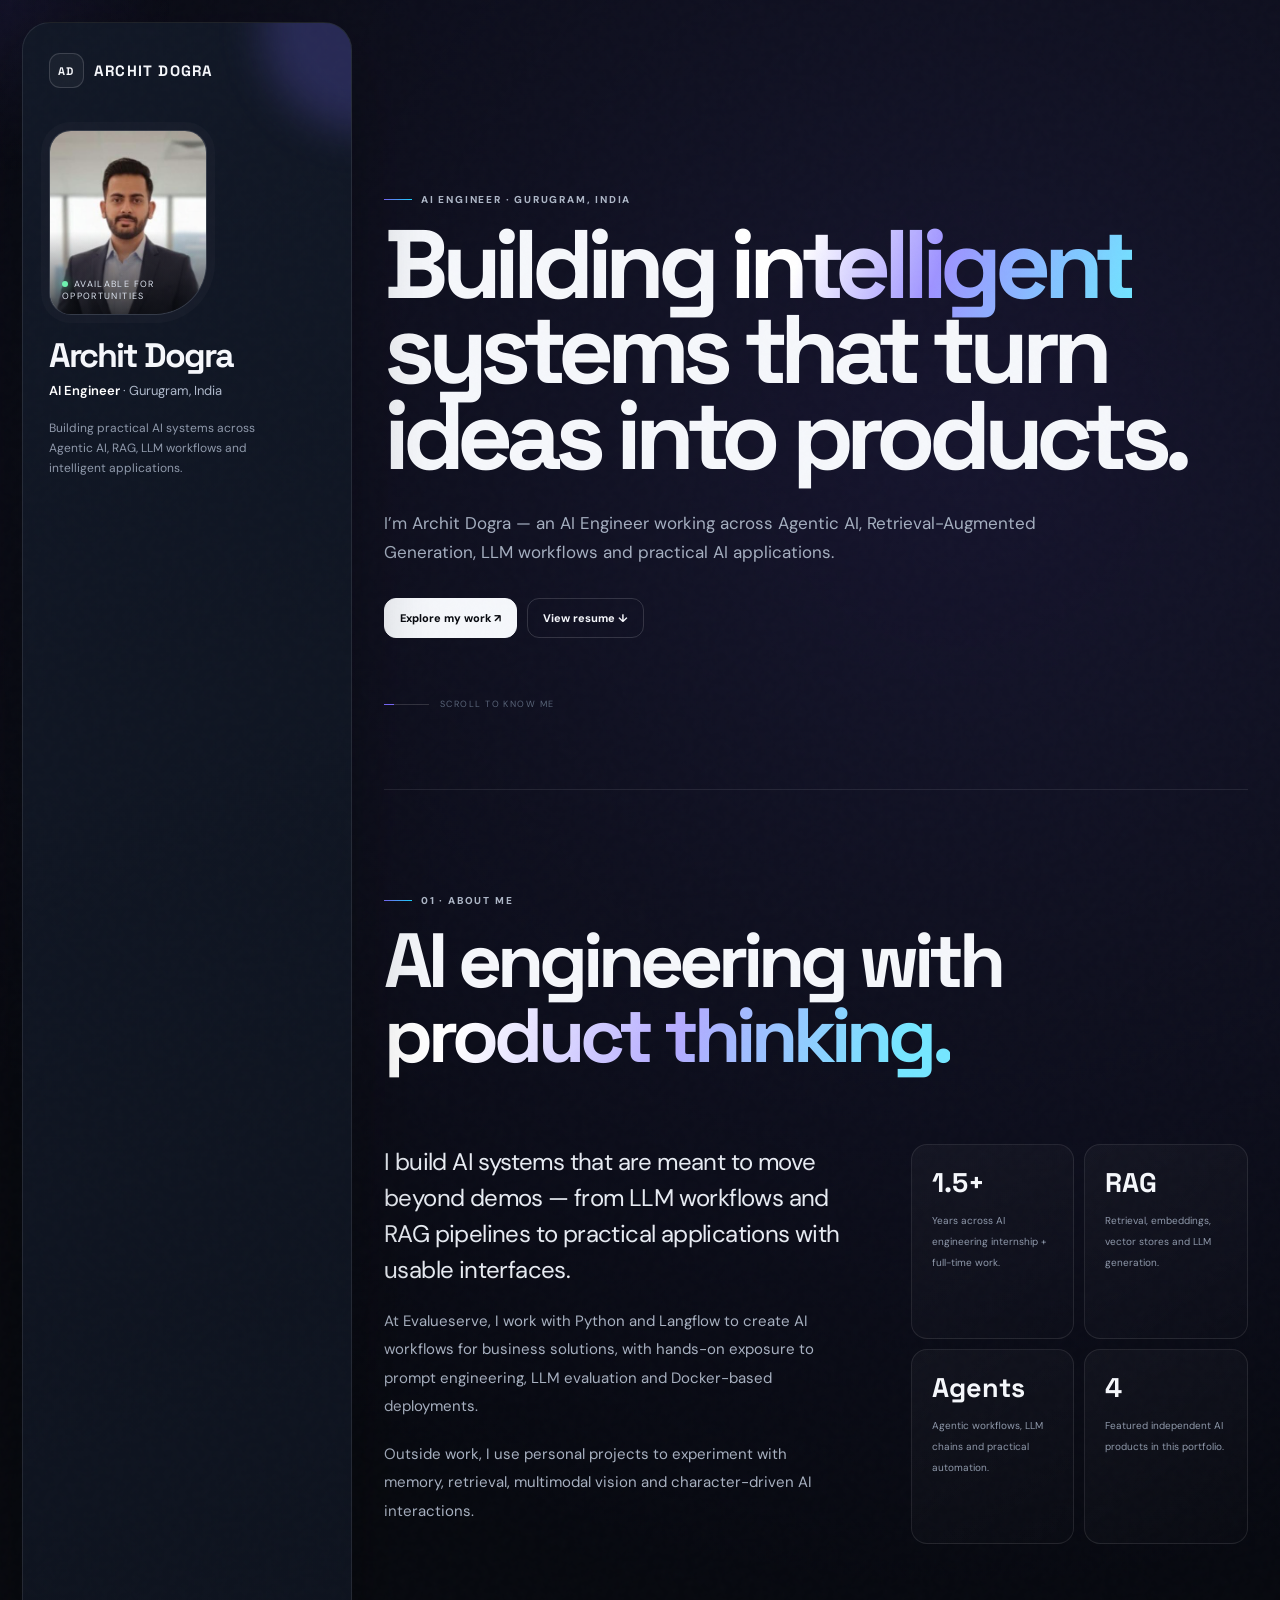
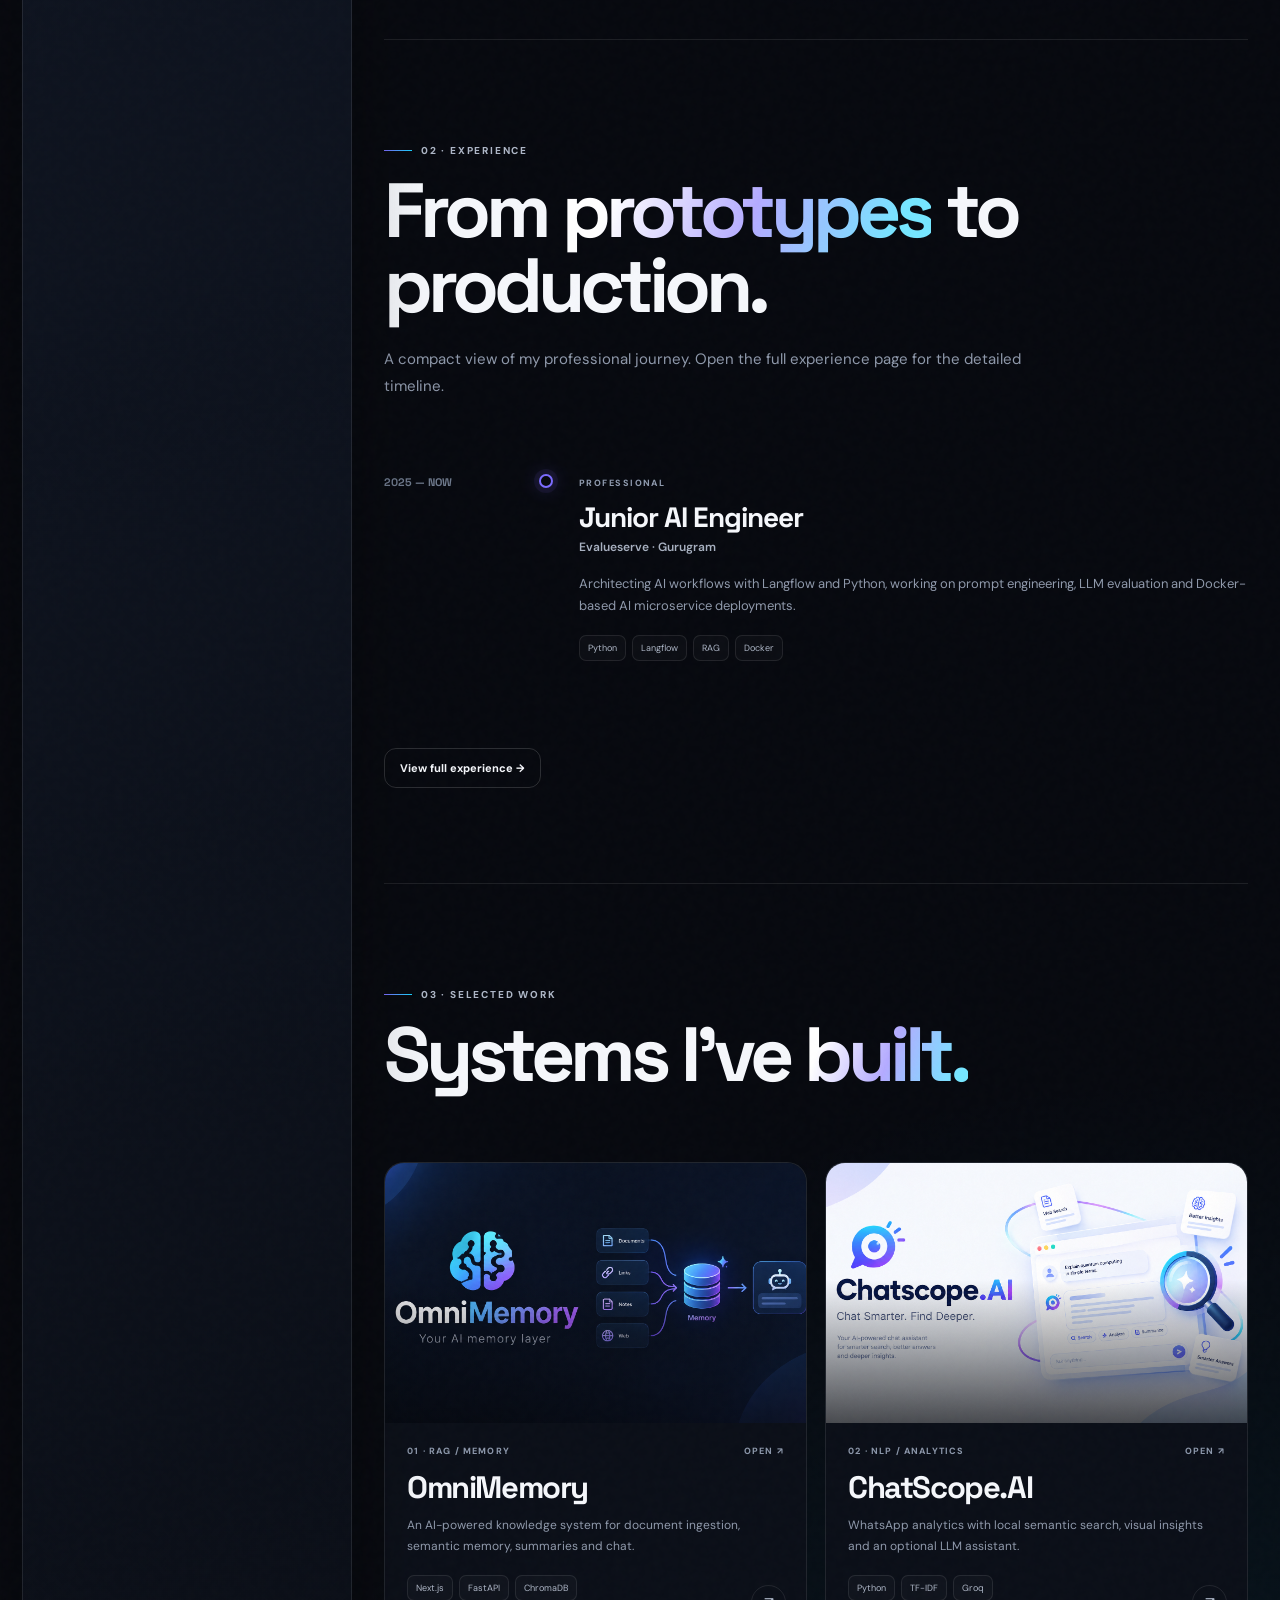
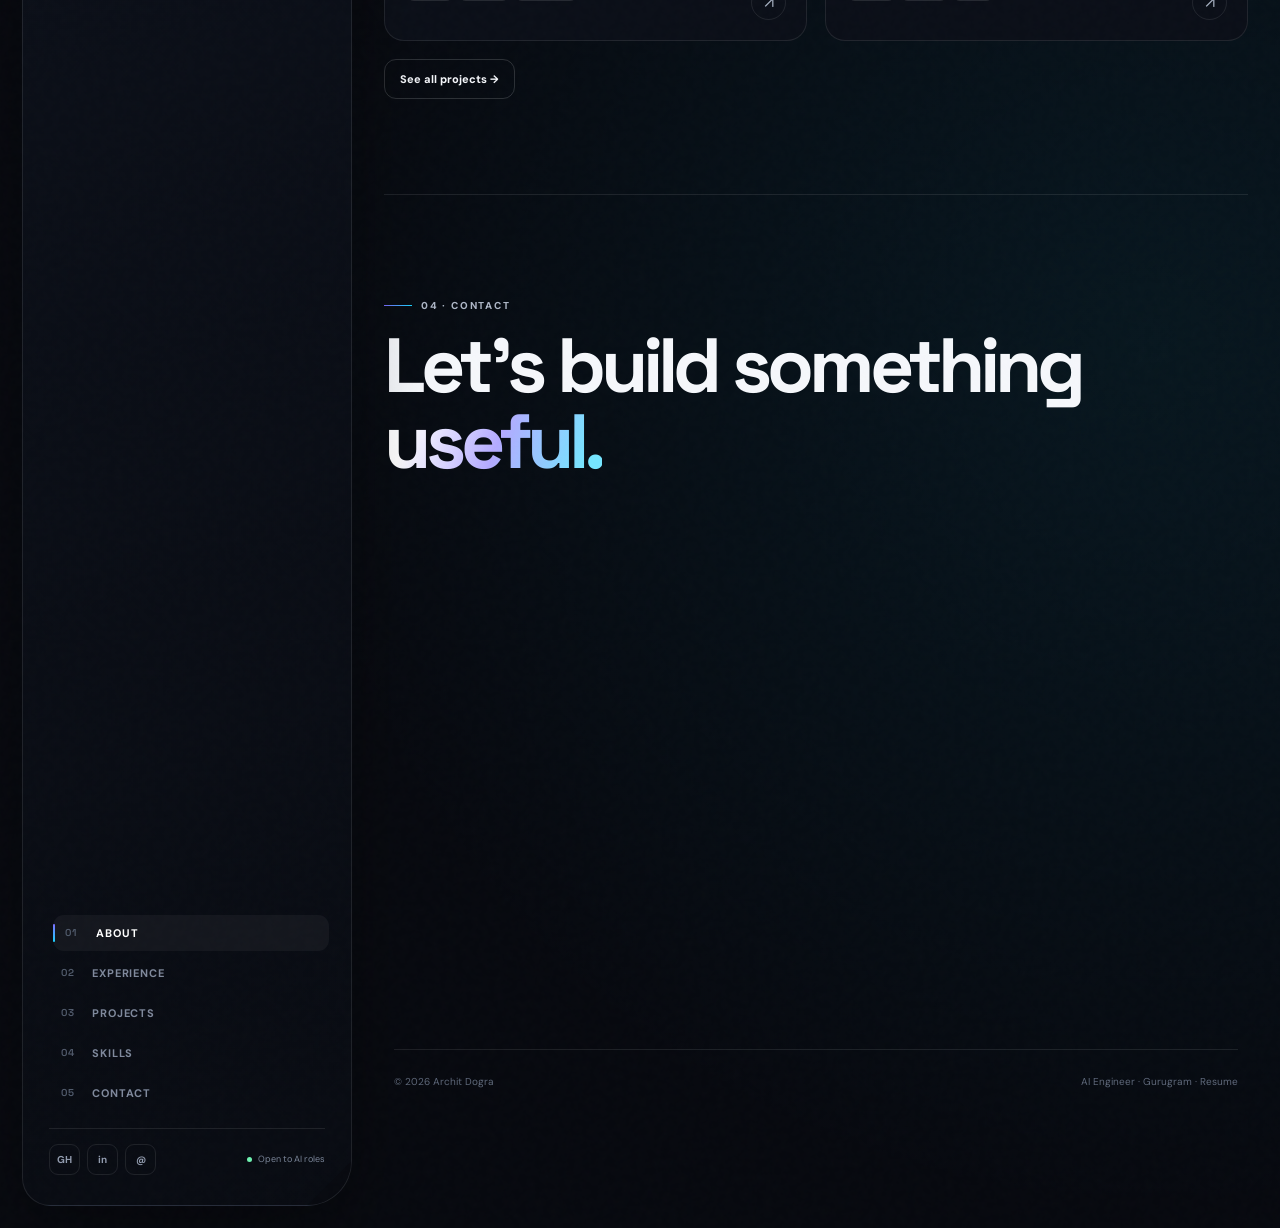
==== commit 677f43c5: "Updated_Portfolio2" ====
--- a/index.html
+++ b/index.html
@@ -1,288 +1,7 @@
-<!DOCTYPE html>
-<html lang="en" data-theme="light">
-<head>
-  <meta charset="UTF-8">
-  <meta name="viewport" content="width=device-width, initial-scale=1.0">
-  <meta name="description" content="Archit Dogra — AI Engineer specializing in Agentic AI, RAG, LLM workflows and intelligent applications.">
-  <meta name="theme-color" content="#f7f8fc">
-  <title>Archit Dogra — AI Engineer</title>
-  <link rel="preconnect" href="https://fonts.googleapis.com">
-  <link rel="preconnect" href="https://fonts.gstatic.com" crossorigin>
-  <link href="https://fonts.googleapis.com/css2?family=DM+Sans:wght@400;500;600;700&family=Space+Grotesk:wght@500;600;700&display=swap" rel="stylesheet">
-  <link rel="icon" href="assets/profile.jpg" type="image/jpeg">
-  <link rel="stylesheet" href="style.css">
-</head>
-<body>
-  <div class="progress" id="progress"></div>
-
-  <header class="navbar" id="navbar">
-    <a class="brand" href="#home" aria-label="Archit Dogra home">
-      <span class="brand-mark">AD</span>
-      <span class="brand-name">Archit Dogra</span>
-    </a>
-
-    <nav class="nav-links" aria-label="Primary navigation">
-      <a href="#about" data-tip="About"><span class="nav-icon">⌁</span><span class="nav-text">About</span></a>
-      <a href="#experience" data-tip="Experience"><span class="nav-icon">◷</span><span class="nav-text">Experience</span></a>
-      <a href="#projects" data-tip="Projects"><span class="nav-icon">◇</span><span class="nav-text">Projects</span></a>
-      <a href="#skills" data-tip="Skills"><span class="nav-icon">✦</span><span class="nav-text">Skills</span></a>
-      <a href="#contact" data-tip="Contact"><span class="nav-icon">↗</span><span class="nav-text">Contact</span></a>
-    </nav>
-
-    <div class="nav-actions">
-      <a class="icon-btn" href="https://github.com/Archit0720" target="_blank" rel="noreferrer" aria-label="GitHub" data-tip="GitHub">◉</a>
-      <a class="icon-btn" href="https://www.linkedin.com/in/ad0720/" target="_blank" rel="noreferrer" aria-label="LinkedIn" data-tip="LinkedIn">in</a>
-      <button class="theme-toggle icon-btn" id="themeToggle" aria-label="Toggle dark mode" data-tip="Dark mode">
-        <span id="themeIcon">☾</span>
-      </button>
-    </div>
-
-    <button class="mobile-menu" id="mobileMenu" aria-label="Open navigation">☰</button>
-  </header>
-
-  <main>
-    <section class="hero section" id="home">
-      <div class="hero-grid"></div>
-      <div class="hero-copy reveal">
-        <div class="eyebrow"><span class="pulse"></span> AI Engineer · Gurugram, India</div>
-        <h1>Building <span class="gradient-text">intelligent systems</span> that turn ideas into products.</h1>
-        <p class="hero-lead">
-          I’m Archit Dogra — an AI Engineer working across Agentic AI, Retrieval-Augmented Generation,
-          LLM workflows and practical AI applications.
-        </p>
-        <div class="hero-actions">
-          <a class="btn primary" href="#projects">Explore my work <span>↗</span></a>
-          <a class="btn secondary" href="Archit_Dogra_Resume.pdf" target="_blank">View resume <span>↓</span></a>
-        </div>
-        <div class="hero-meta">
-          <span>Python</span><i></i><span>RAG</span><i></i><span>Agentic AI</span><i></i><span>Langflow</span>
-        </div>
-      </div>
-
-      <div class="hero-visual reveal delay-1">
-        <div class="orb orb-one"></div>
-        <div class="orb orb-two"></div>
-        <div class="profile-ring">
-          <div class="profile-card">
-            <img src="assets/profile.jpg" alt="Archit Dogra">
-            <div class="profile-overlay">
-              <span>AI / ML Engineer</span>
-              <strong>Agentic AI · RAG</strong>
-            </div>
-          </div>
-        </div>
-        <div class="floating-card card-top">
-          <span class="mini-icon">✦</span>
-          <div><small>Focus</small><b>Generative AI</b></div>
-        </div>
-        <div class="floating-card card-bottom">
-          <span class="mini-icon">⌘</span>
-          <div><small>Currently</small><b>Junior AI Engineer</b></div>
-        </div>
-      </div>
-    </section>
-
-    <section class="ticker" aria-label="Technology focus">
-      <div class="ticker-track">
-        <span>AGENTIC AI</span><b>✦</b><span>RAG</span><b>✦</b><span>LLM WORKFLOWS</span><b>✦</b>
-        <span>COMPUTER VISION</span><b>✦</b><span>AI MICROSERVICES</span><b>✦</b>
-        <span>AGENTIC AI</span><b>✦</b><span>RAG</span><b>✦</b><span>LLM WORKFLOWS</span><b>✦</b>
-      </div>
-    </section>
-
-    <section class="section about" id="about">
-      <div class="section-heading reveal">
-        <span class="section-number">01</span>
-        <div><p class="eyebrow">About me</p><h2>Engineering with <span class="gradient-text">AI at the center.</span></h2></div>
-      </div>
-      <div class="about-grid">
-        <div class="about-main reveal">
-          <p class="large-copy">
-            I’m an AI Engineer with hands-on industry experience building <strong>Agentic AI systems,
-            RAG pipelines and production-oriented LLM workflows.</strong>
-          </p>
-          <p>
-            At Evalueserve, I work with Python and Langflow to turn AI ideas into practical business
-            solutions, while also working with prompt engineering, LLM evaluation and Docker-based
-            deployments.
-          </p>
-          <p>
-            Outside work, I build independent AI products to explore new patterns in memory,
-            retrieval, computer vision and multi-agent interaction.
-          </p>
-        </div>
-        <div class="about-stats reveal delay-1">
-          <div class="stat"><strong>2025</strong><span>Graduated in CSE (Hons.) · AIML</span></div>
-          <div class="stat"><strong>1.5+</strong><span>Years of professional AI experience</span></div>
-          <div class="stat"><strong>4</strong><span>Featured AI projects</span></div>
-          <div class="stat"><strong>AI</strong><span>RAG · Agents · Vision · LLMs</span></div>
-        </div>
-      </div>
-    </section>
-
-    <section class="section experience" id="experience">
-      <div class="section-heading reveal">
-        <span class="section-number">02</span>
-        <div><p class="eyebrow">Experience & education</p><h2>The path so far.</h2></div>
-      </div>
-      <div class="timeline">
-        <article class="timeline-item reveal">
-          <div class="timeline-dot"></div>
-          <div class="timeline-date">Aug 2025 — Present</div>
-          <div class="timeline-content">
-            <span class="role-tag">Professional</span>
-            <h3>Junior AI Engineer</h3>
-            <h4>Evalueserve · Gurugram</h4>
-            <ul>
-              <li>Architect end-to-end AI workflows using Langflow and Python for internal business solutions.</li>
-              <li>Develop prompt engineering strategies and LLM evaluation workflows to improve response quality and reduce hallucinations.</li>
-              <li>Work with Docker-based deployments for AI microservices and production updates.</li>
-            </ul>
-          </div>
-        </article>
-
-        <article class="timeline-item reveal">
-          <div class="timeline-dot"></div>
-          <div class="timeline-date">Feb 2025 — Jul 2025</div>
-          <div class="timeline-content">
-            <span class="role-tag">Internship</span>
-            <h3>AI Engineer Intern</h3>
-            <h4>Evalueserve · Gurugram</h4>
-            <ul>
-              <li>Built internal AI tools and chatbots.</li>
-              <li>Rapidly prototyped AI proof-of-concepts with multiple LLM frameworks.</li>
-              <li>Worked with the fundamentals of Docker and Kubernetes.</li>
-            </ul>
-          </div>
-        </article>
-
-        <article class="timeline-item reveal">
-          <div class="timeline-dot"></div>
-          <div class="timeline-date">2021 — 2025</div>
-          <div class="timeline-content">
-            <span class="role-tag">Education</span>
-            <h3>B.E. Computer Science Engineering (Hons.)</h3>
-            <h4>Chandigarh University · Specialization in AIML</h4>
-            <p>CGPA: <strong>8.10</strong></p>
-          </div>
-        </article>
-      </div>
-    </section>
-
-    <section class="section projects" id="projects">
-      <div class="section-heading reveal">
-        <span class="section-number">03</span>
-        <div><p class="eyebrow">Selected work</p><h2>Projects I’ve built.</h2></div>
-      </div>
-
-      <div class="projects-grid">
-        <article class="project-card project-featured reveal">
-          <div class="project-image"><img src="assets/omnimemory.png" alt="OmniMemory project thumbnail"><div class="project-index">01</div></div>
-          <div class="project-body">
-            <div class="project-top"><span>AI Memory · RAG</span><a href="https://github.com/Archit0720/OmniMemory" target="_blank" rel="noreferrer">GitHub ↗</a></div>
-            <h3>OmniMemory</h3>
-            <p>An AI-powered knowledge management system for document ingestion, semantic memory, summaries and chat over a personal knowledge base using RAG.</p>
-            <div class="tags"><span>Next.js</span><span>FastAPI</span><span>ChromaDB</span><span>Groq</span><span>LangChain</span></div>
-          </div>
-        </article>
-
-        <article class="project-card reveal delay-1">
-          <div class="project-image"><img src="assets/chatscope.png" alt="ChatScope AI project thumbnail"><div class="project-index">02</div></div>
-          <div class="project-body">
-            <div class="project-top"><span>Analytics · NLP</span><a href="https://github.com/Archit0720/ChatScope.AI" target="_blank" rel="noreferrer">GitHub ↗</a></div>
-            <h3>ChatScope.AI</h3>
-            <p>WhatsApp analytics and semantic chat exploration with activity insights, TF-IDF retrieval and optional Groq-powered RAG.</p>
-            <div class="tags"><span>Python</span><span>Streamlit</span><span>TF-IDF</span><span>NLP</span><span>Groq</span></div>
-          </div>
-        </article>
-
-        <article class="project-card reveal">
-          <div class="project-image"><img src="assets/persona.jpg" alt="Persona contextual chatbot project thumbnail"><div class="project-index">03</div></div>
-          <div class="project-body">
-            <div class="project-top"><span>Agentic AI · Chatbot</span><a href="https://github.com/Archit0720/Custom-Agent-Chatbot" target="_blank" rel="noreferrer">GitHub ↗</a></div>
-            <h3>Persona</h3>
-            <p>A character-contextual chatbot that lets users create and converse with fictional, movie, book or anime personas in real time.</p>
-            <div class="tags"><span>Python</span><span>LLMs</span><span>Groq</span><span>Prompting</span><span>Agents</span></div>
-          </div>
-        </article>
-
-        <article class="project-card project-wide reveal delay-1">
-          <div class="project-image"><img src="assets/nightvision.png" alt="NightVision AI project thumbnail"><div class="project-index">04</div></div>
-          <div class="project-body">
-            <div class="project-top"><span>Computer Vision</span><a href="https://github.com/Archit0720/NightVision.AI" target="_blank" rel="noreferrer">GitHub ↗</a></div>
-            <h3>NightVision AI</h3>
-            <p>A hybrid image-analysis pipeline that enhances low-light imagery, detects objects and turns the visual output into deeper AI-assisted insights.</p>
-            <div class="tags"><span>Python</span><span>OpenCV</span><span>YOLOv8</span><span>Computer Vision</span><span>Multimodal AI</span></div>
-          </div>
-        </article>
-      </div>
-    </section>
-
-    <section class="section skills" id="skills">
-      <div class="section-heading reveal">
-        <span class="section-number">04</span>
-        <div><p class="eyebrow">Technical toolkit</p><h2>Tools I use to build.</h2></div>
-      </div>
-      <div class="skills-layout">
-        <div class="skill-feature reveal">
-          <span class="skill-number">01</span><h3>Generative AI</h3>
-          <p>RAG, Agentic AI, prompt engineering, LLM evaluation, embeddings, semantic retrieval and AI workflows.</p>
-        </div>
-        <div class="skill-feature reveal delay-1">
-          <span class="skill-number">02</span><h3>Engineering</h3>
-          <p>Python, SQL, FastAPI, Flask, REST APIs, Docker, Git and production-oriented AI microservices.</p>
-        </div>
-        <div class="skill-feature reveal delay-2">
-          <span class="skill-number">03</span><h3>AI / ML</h3>
-          <p>Computer vision, NLP, deep learning, data processing and practical model integration.</p>
-        </div>
-      </div>
-      <div class="skill-cloud reveal">
-        <span>Python</span><span>SQL</span><span>Langflow</span><span>LangChain</span><span>RAG</span>
-        <span>Agentic AI</span><span>Prompt Engineering</span><span>LLM Evaluation</span><span>Groq</span>
-        <span>FastAPI</span><span>Flask</span><span>Docker</span><span>Git</span><span>ChromaDB</span>
-        <span>Next.js</span><span>TypeScript</span><span>Tailwind CSS</span><span>OpenCV</span><span>YOLO</span>
-      </div>
-    </section>
-
-    <section class="section education" id="education">
-      <div class="section-heading reveal">
-        <span class="section-number">05</span>
-        <div><p class="eyebrow">Education</p><h2>Where I started.</h2></div>
-      </div>
-      <div class="education-card reveal">
-        <div class="edu-mark">CU</div>
-        <div>
-          <span class="role-tag">2021 — 2025</span>
-          <h3>Chandigarh University</h3>
-          <p>B.E. Computer Science Engineering (Hons.) with specialization in Artificial Intelligence & Machine Learning.</p>
-          <strong>CGPA · 8.10</strong>
-        </div>
-      </div>
-    </section>
-
-    <section class="section contact" id="contact">
-      <div class="contact-panel reveal">
-        <div>
-          <p class="eyebrow">06 · Get in touch</p>
-          <h2>Have an AI problem worth building?</h2>
-          <p>Let’s talk about AI products, engineering opportunities, collaborations or interesting ideas.</p>
-        </div>
-        <a class="contact-email" href="mailto:architdogra07@gmail.com">architdogra07@gmail.com <span>↗</span></a>
-      </div>
-    </section>
-  </main>
-
-  <footer class="footer">
-    <span>© 2026 Archit Dogra</span>
-    <span>Built with curiosity + AI.</span>
-    <div>
-      <a href="https://github.com/Archit0720" target="_blank" rel="noreferrer">GitHub</a>
-      <a href="https://www.linkedin.com/in/ad0720/" target="_blank" rel="noreferrer">LinkedIn</a>
-      <a href="mailto:architdogra07@gmail.com">Email</a>
-    </div>
-  </footer>
-
-  <script src="script.js"></script>
-</body>
-</html>
+<!DOCTYPE html><html lang="en"><head><meta charset="UTF-8"><meta name="viewport" content="width=device-width,initial-scale=1.0"><meta name="description" content="Archit Dogra — AI Engineer building Agentic AI, RAG systems and LLM workflows."><title>Archit Dogra — AI Engineer</title><link rel="icon" href="assets/profile.jpg"><link rel="stylesheet" href="style.css"></head><body class="page-enter"><div class="noise"></div><div class="cursor-glow"></div>
+<aside class="side"><div class="side-glow"></div><a class="side-brand" href="index.html"><span class="mark">AD</span> ARCHIT DOGRA</a><div class="profile"><div class="profile-frame"><img src="assets/profile.jpg" alt="Archit Dogra"><div class="status"><i></i>Available for opportunities</div></div></div><div class="side-info"><h1>Archit Dogra</h1><div class="side-role"><b>AI Engineer</b> · Gurugram, India</div></div><p class="side-copy">Building practical AI systems across Agentic AI, RAG, LLM workflows and intelligent applications.</p><nav class="side-nav"><a href="index.html"><span>01</span>About</a><a href="experience.html"><span>02</span>Experience</a><a href="projects.html"><span>03</span>Projects</a><a href="skills.html"><span>04</span>Skills</a><a href="contact.html"><span>05</span>Contact</a></nav><div class="side-bottom"><div class="socials"><a class="social" href="https://github.com/Archit0720" target="_blank" rel="noreferrer">GH</a><a class="social" href="https://www.linkedin.com/in/ad0720/" target="_blank" rel="noreferrer">in</a><a class="social" href="mailto:architdogra07@gmail.com">@</a></div><div class="availability"><i></i> Open to AI roles</div></div></aside>
+<main class="main"><section class="page home"><div class="home-hero"><div class="home-copy reveal"><div class="kicker">AI Engineer · Gurugram, India</div><h2 class="home-title"><span class="line">Building <span class="accent">intelligent</span></span><span class="line">systems that turn</span><span class="line">ideas into products.</span></h2><p class="home-lead">I’m Archit Dogra — an AI Engineer working across Agentic AI, Retrieval-Augmented Generation, LLM workflows and practical AI applications.</p><div class="home-actions"><a class="btn primary" href="projects.html">Explore my work ↗</a><a class="btn secondary" href="Archit_Dogra_Resume.pdf" target="_blank">View resume ↓</a></div><div class="scroll-cue"><span></span> Scroll to know me</div></div></div>
+<section class="home-section" id="about"><div class="page-head reveal"><div class="kicker">01 · About me</div><h1 class="page-title">AI engineering with <span class="grad">product thinking.</span></h1></div><div class="about-grid"><div class="about-copy reveal"><p>I build AI systems that are meant to move beyond demos — from LLM workflows and RAG pipelines to practical applications with usable interfaces.</p><p>At Evalueserve, I work with Python and Langflow to create AI workflows for business solutions, with hands-on exposure to prompt engineering, LLM evaluation and Docker-based deployments.</p><p>Outside work, I use personal projects to experiment with memory, retrieval, multimodal vision and character-driven AI interactions.</p></div><div class="about-cards reveal delay1"><div class="mini-card"><b>1.5+</b><span>Years across AI engineering internship + full-time work.</span></div><div class="mini-card"><b>RAG</b><span>Retrieval, embeddings, vector stores and LLM generation.</span></div><div class="mini-card"><b>Agents</b><span>Agentic workflows, LLM chains and practical automation.</span></div><div class="mini-card"><b>4</b><span>Featured independent AI products in this portfolio.</span></div></div></div></section>
+<section class="home-section"><div class="page-head reveal"><div class="kicker">02 · Experience</div><h1 class="page-title">From <span class="grad">prototypes</span> to production.</h1><p class="page-sub">A compact view of my professional journey. Open the full experience page for the detailed timeline.</p></div><div class="exp-item reveal"><div class="exp-year">2025 — NOW</div><div class="exp-node"></div><div class="exp-card"><span class="label">Professional</span><h2>Junior AI Engineer</h2><h3>Evalueserve · Gurugram</h3><p>Architecting AI workflows with Langflow and Python, working on prompt engineering, LLM evaluation and Docker-based AI microservice deployments.</p><div class="chips"><span class="chip">Python</span><span class="chip">Langflow</span><span class="chip">RAG</span><span class="chip">Docker</span></div></div></div><a class="btn secondary reveal" href="experience.html">View full experience →</a></section>
+<section class="home-section"><div class="page-head reveal"><div class="kicker">03 · Selected work</div><h1 class="page-title">Systems I’ve <span class="grad">built.</span></h1></div><div class="projects-grid"><a class="project reveal" href="projects.html"><div class="project-img"><img src="assets/omnimemory.png" alt="OmniMemory"></div><div class="project-body"><div class="project-meta"><span>01 · RAG / Memory</span><span>Open ↗</span></div><h2>OmniMemory</h2><p>An AI-powered knowledge system for document ingestion, semantic memory, summaries and chat.</p><div class="chips"><span class="chip">Next.js</span><span class="chip">FastAPI</span><span class="chip">ChromaDB</span></div></div><span class="project-arrow">↗</span></a><a class="project reveal delay1" href="projects.html"><div class="project-img"><img src="assets/chatscope.png" alt="ChatScope.AI"></div><div class="project-body"><div class="project-meta"><span>02 · NLP / Analytics</span><span>Open ↗</span></div><h2>ChatScope.AI</h2><p>WhatsApp analytics with local semantic search, visual insights and an optional LLM assistant.</p><div class="chips"><span class="chip">Python</span><span class="chip">TF-IDF</span><span class="chip">Groq</span></div></div><span class="project-arrow">↗</span></a></div><div style="margin-top:18px"><a class="btn secondary reveal" href="projects.html">See all projects →</a></div></section>
+<section class="home-section"><div class="page-head reveal"><div class="kicker">04 · Contact</div><h1 class="page-title">Let’s build something <span class="grad">useful.</span></h1></div><div class="contact-card reveal"><h2>Have an AI problem worth solving?</h2><p>For AI Engineer, GenAI, RAG or LLM application opportunities, the fastest way to reach me is email or LinkedIn.</p><div class="contact-grid"><a class="contact-link" href="mailto:architdogra07@gmail.com"><div><small>Email</small><b>architdogra07@gmail.com</b></div><span>↗</span></a><a class="contact-link" href="https://www.linkedin.com/in/ad0720/" target="_blank" rel="noreferrer"><div><small>LinkedIn</small><b>in/ad0720</b></div><span>↗</span></a></div></div></section><footer class="footer"><span>© 2026 Archit Dogra</span><span>AI Engineer · Gurugram · <a href="Archit_Dogra_Resume.pdf" target="_blank">Resume</a></span></footer></section></main><script src="script.js"></script></body></html>
--- a/style.css
+++ b/style.css
@@ -1,62 +1,47 @@
-:root {
-  --bg:#f7f8fc; --surface:#fff; --surface-2:#eef1f7; --text:#101522; --muted:#647086;
-  --line:rgba(16,21,34,.10); --accent:#5b5cf0; --accent-2:#a855f7; --shadow:0 22px 70px rgba(39,49,86,.12);
-  --radius:24px; --max:1180px;
+@import url('https://fonts.googleapis.com/css2?family=DM+Sans:wght@400;500;600;700&family=Space+Grotesk:wght@400;500;600;700&display=swap');
+
+:root{
+  --bg:#07090f; --panel:#0d111b; --panel2:#111827; --text:#f5f7fb; --muted:#8f99ab;
+  --line:rgba(255,255,255,.09); --line2:rgba(255,255,255,.15); --accent:#7c6cff; --accent2:#19d3ff;
+  --green:#6ef2b0; --max:1180px; --side:330px; --ease:cubic-bezier(.2,.75,.2,1);
 }
-[data-theme="dark"] {
-  --bg:#070a12; --surface:#0d1220; --surface-2:#111827; --text:#f2f5ff; --muted:#9aa6bc;
-  --line:rgba(255,255,255,.10); --accent:#8b8cff; --accent-2:#c084fc; --shadow:0 24px 80px rgba(0,0,0,.35);
-}
-*{box-sizing:border-box;margin:0;padding:0}
-html{scroll-behavior:smooth}
-body{font-family:"DM Sans",sans-serif;background:var(--bg);color:var(--text);line-height:1.65;overflow-x:hidden;transition:background .35s,color .35s}
-a{color:inherit;text-decoration:none}
-img{max-width:100%;display:block}
-button{font:inherit}
-.progress{position:fixed;z-index:1000;top:0;left:0;height:3px;width:0;background:linear-gradient(90deg,var(--accent),var(--accent-2));}
-.navbar{position:fixed;z-index:100;top:16px;left:50%;transform:translateX(-50%);width:min(calc(100% - 32px),1160px);display:flex;align-items:center;gap:28px;padding:11px 14px 11px 12px;background:color-mix(in srgb,var(--surface) 78%,transparent);border:1px solid var(--line);border-radius:18px;backdrop-filter:blur(18px);box-shadow:0 12px 40px rgba(0,0,0,.07)}
-.brand{display:flex;align-items:center;gap:10px;margin-right:auto}
-.brand-mark{display:grid;place-items:center;width:34px;height:34px;border-radius:11px;background:linear-gradient(135deg,var(--accent),var(--accent-2));color:#fff;font:700 12px "Space Grotesk"}
-.brand-name{font:700 14px "Space Grotesk";letter-spacing:-.02em}
-.nav-links{display:flex;align-items:center;gap:4px}
-.nav-links a,.icon-btn{position:relative;display:flex;align-items:center;justify-content:center;gap:7px;height:36px;padding:0 10px;border-radius:11px;color:var(--muted);transition:.25s ease}
-.nav-links a:hover,.icon-btn:hover{color:var(--text);background:var(--surface-2);transform:translateY(-2px)}
-.nav-links a::after,.icon-btn::after{content:attr(data-tip);position:absolute;bottom:-33px;left:50%;transform:translate(-50%,4px);opacity:0;pointer-events:none;background:var(--text);color:var(--bg);font-size:10px;padding:4px 7px;border-radius:6px;white-space:nowrap;transition:.2s}
-.nav-links a:hover::after,.icon-btn:hover::after{opacity:1;transform:translate(-50%,0)}
-.nav-icon{font-size:18px;line-height:1}.nav-text{font-size:13px;font-weight:600}
-.nav-actions{display:flex;gap:3px;border-left:1px solid var(--line);padding-left:8px}
-.icon-btn{border:0;background:transparent;cursor:pointer;font-size:15px;min-width:36px}
-.mobile-menu{display:none;border:0;background:transparent;color:var(--text);font-size:23px}
-.section{width:min(calc(100% - 40px),var(--max));margin:0 auto;padding:105px 0}
-.hero{min-height:780px;padding-top:150px;display:grid;grid-template-columns:1.1fr .9fr;align-items:center;gap:60px;position:relative}
-.hero-grid{position:absolute;inset:0 -50vw;background-image:linear-gradient(var(--line) 1px,transparent 1px),linear-gradient(90deg,var(--line) 1px,transparent 1px);background-size:58px 58px;mask-image:linear-gradient(to bottom,rgba(0,0,0,.55),transparent 72%);pointer-events:none;z-index:-2}
-.hero-copy{max-width:700px}.eyebrow{font-size:11px;letter-spacing:.18em;text-transform:uppercase;font-weight:700;color:var(--accent);margin-bottom:14px}
-.hero .eyebrow{display:flex;align-items:center;gap:9px}.pulse{width:7px;height:7px;border-radius:50%;background:#4ade80;box-shadow:0 0 0 6px rgba(74,222,128,.12)}
-h1,h2,h3,.brand-name{font-family:"Space Grotesk",sans-serif}
-h1{font-size:clamp(48px,6.2vw,82px);line-height:1.02;letter-spacing:-.055em;max-width:780px}
-.gradient-text{background:linear-gradient(120deg,var(--accent),var(--accent-2));-webkit-background-clip:text;background-clip:text;color:transparent}
-.hero-lead{max-width:620px;font-size:18px;color:var(--muted);margin:26px 0 30px}
-.hero-actions{display:flex;gap:12px;flex-wrap:wrap}.btn{display:inline-flex;align-items:center;gap:12px;padding:12px 17px;border-radius:12px;font-weight:700;font-size:13px;transition:.25s}.btn:hover{transform:translateY(-3px)}
-.btn.primary{background:var(--text);color:var(--bg);box-shadow:0 10px 30px rgba(0,0,0,.12)}.btn.secondary{border:1px solid var(--line);background:var(--surface)}
-.hero-meta{display:flex;align-items:center;gap:12px;margin-top:32px;font-size:12px;color:var(--muted);font-weight:700}.hero-meta i{width:4px;height:4px;background:var(--accent);border-radius:50%}
-.hero-visual{height:520px;position:relative;display:grid;place-items:center}
-.profile-ring{width:390px;height:390px;border-radius:50%;padding:11px;background:linear-gradient(135deg,rgba(91,92,240,.1),rgba(168,85,247,.4),rgba(91,92,240,.05));box-shadow:0 0 100px rgba(91,92,240,.15)}
-.profile-card{height:100%;width:100%;border-radius:50%;overflow:hidden;position:relative;background:#ddd;border:7px solid var(--surface)}
-.profile-card img{width:100%;height:100%;object-fit:cover;object-position:center top;filter:saturate(.92)}
-.profile-overlay{position:absolute;left:22px;right:22px;bottom:22px;padding:13px 16px;border-radius:15px;background:rgba(8,11,20,.72);backdrop-filter:blur(14px);color:#fff;display:flex;justify-content:space-between;align-items:center;gap:12px}.profile-overlay span{font-size:10px;text-transform:uppercase;letter-spacing:.1em;color:#cbd5e1}.profile-overlay strong{font-size:12px}
-.orb{position:absolute;border-radius:50%;filter:blur(1px);pointer-events:none}.orb-one{width:150px;height:150px;background:rgba(91,92,240,.15);top:25px;right:15px}.orb-two{width:95px;height:95px;background:rgba(168,85,247,.16);bottom:20px;left:5px}
-.floating-card{position:absolute;display:flex;align-items:center;gap:11px;padding:12px 14px;border:1px solid var(--line);background:color-mix(in srgb,var(--surface) 82%,transparent);backdrop-filter:blur(16px);border-radius:14px;box-shadow:var(--shadow);animation:float 5s ease-in-out infinite}.floating-card small{display:block;color:var(--muted);font-size:9px;text-transform:uppercase;letter-spacing:.1em}.floating-card b{font-size:12px}.card-top{top:70px;right:-5px}.card-bottom{bottom:75px;left:-5px;animation-delay:-2s}.mini-icon{width:30px;height:30px;display:grid;place-items:center;border-radius:10px;background:var(--surface-2);color:var(--accent)}
-@keyframes float{50%{transform:translateY(-8px)}}
-.ticker{overflow:hidden;border-block:1px solid var(--line);background:var(--surface);padding:16px 0}.ticker-track{display:flex;gap:25px;width:max-content;animation:marquee 25s linear infinite;color:var(--muted);font-size:11px;letter-spacing:.16em;font-weight:700}.ticker-track b{color:var(--accent)}@keyframes marquee{to{transform:translateX(-50%)}}
-.section-heading{display:grid;grid-template-columns:70px 1fr;gap:24px;align-items:start;margin-bottom:55px}.section-number{font:700 12px "Space Grotesk";color:var(--accent);padding-top:5px}.section-heading h2{font-size:clamp(36px,5vw,56px);line-height:1.05;letter-spacing:-.045em}.section-heading .eyebrow{margin-bottom:8px}
-.about-grid{display:grid;grid-template-columns:1.35fr .65fr;gap:80px}.about-main{max-width:750px}.large-copy{font-size:27px;line-height:1.35;letter-spacing:-.02em;margin-bottom:25px}.about-main p:not(.large-copy){color:var(--muted);margin:0 0 15px}
-.about-stats{display:grid;grid-template-columns:1fr 1fr;gap:12px}.stat{padding:22px;border:1px solid var(--line);border-radius:17px;background:var(--surface)}.stat strong{font:700 30px "Space Grotesk";display:block;margin-bottom:5px}.stat span{font-size:11px;color:var(--muted);line-height:1.4}
-.timeline{border-left:1px solid var(--line);margin-left:85px}.timeline-item{position:relative;display:grid;grid-template-columns:170px 1fr;gap:35px;padding:0 0 60px 42px}.timeline-dot{position:absolute;left:-5px;top:3px;width:9px;height:9px;border-radius:50%;background:var(--accent);box-shadow:0 0 0 7px var(--bg)}.timeline-date{font-size:12px;color:var(--muted);font-weight:700;padding-top:3px}.timeline-content{max-width:700px}.role-tag{display:inline-block;color:var(--accent);font-size:9px;text-transform:uppercase;letter-spacing:.15em;font-weight:800;margin-bottom:8px}.timeline-content h3{font-size:24px;letter-spacing:-.03em}.timeline-content h4{font-size:13px;color:var(--muted);font-weight:600;margin:3px 0 13px}.timeline-content p,.timeline-content li{font-size:13px;color:var(--muted)}.timeline-content ul{padding-left:17px}.timeline-content li{margin:5px 0}
-.projects-grid{display:grid;grid-template-columns:1fr 1fr;gap:20px}.project-card{border:1px solid var(--line);border-radius:22px;overflow:hidden;background:var(--surface);transition:.3s;box-shadow:0 8px 30px rgba(0,0,0,.025)}.project-card:hover{transform:translateY(-7px);box-shadow:var(--shadow);border-color:color-mix(in srgb,var(--accent) 30%,var(--line))}.project-featured{grid-column:span 2}.project-wide{grid-column:span 2}.project-image{position:relative;aspect-ratio:16/8.2;overflow:hidden;background:var(--surface-2)}.project-card:not(.project-featured):not(.project-wide) .project-image{aspect-ratio:16/8.5}.project-image img{width:100%;height:100%;object-fit:cover;transition:.5s}.project-card:hover .project-image img{transform:scale(1.025)}.project-index{position:absolute;top:12px;left:12px;padding:6px 8px;border-radius:8px;background:rgba(8,11,20,.72);color:#fff;font:700 10px "Space Grotesk";backdrop-filter:blur(8px)}.project-body{padding:20px 22px 22px}.project-top{display:flex;justify-content:space-between;gap:10px;align-items:center;color:var(--accent);font-size:10px;text-transform:uppercase;letter-spacing:.1em;font-weight:800}.project-top a{font-size:10px;color:var(--muted);letter-spacing:0;text-transform:none}.project-top a:hover{color:var(--text)}.project-body h3{font-size:29px;letter-spacing:-.04em;margin:8px 0}.project-body p{color:var(--muted);font-size:13px;max-width:760px}.tags{display:flex;flex-wrap:wrap;gap:6px;margin-top:16px}.tags span{font-size:9px;padding:5px 8px;border-radius:7px;background:var(--surface-2);color:var(--muted);font-weight:700}
-.skills-layout{display:grid;grid-template-columns:repeat(3,1fr);gap:14px}.skill-feature{padding:28px;border:1px solid var(--line);border-radius:20px;background:var(--surface)}.skill-number{font:700 11px "Space Grotesk";color:var(--accent)}.skill-feature h3{font-size:25px;margin:15px 0 7px}.skill-feature p{font-size:13px;color:var(--muted)}.skill-cloud{display:flex;flex-wrap:wrap;gap:8px;margin-top:18px}.skill-cloud span{padding:9px 12px;border:1px solid var(--line);border-radius:9px;background:var(--surface);font-size:11px;color:var(--muted);transition:.2s}.skill-cloud span:hover{color:var(--text);border-color:var(--accent);transform:translateY(-2px)}
-.education-card{display:flex;gap:25px;align-items:center;padding:28px;border:1px solid var(--line);border-radius:22px;background:var(--surface);max-width:800px}.edu-mark{width:70px;height:70px;display:grid;place-items:center;border-radius:18px;background:linear-gradient(135deg,var(--accent),var(--accent-2));color:#fff;font:700 18px "Space Grotesk";flex:0 0 auto}.education-card h3{font-size:27px}.education-card p{font-size:13px;color:var(--muted);max-width:650px;margin:5px 0 8px}
-.contact{padding-bottom:80px}.contact-panel{padding:55px;border-radius:28px;background:linear-gradient(135deg,#11182c,#20254a);color:#fff;display:flex;align-items:end;justify-content:space-between;gap:50px;position:relative;overflow:hidden}.contact-panel::after{content:"";position:absolute;width:360px;height:360px;border-radius:50%;right:-120px;top:-180px;background:rgba(139,140,255,.18);filter:blur(10px)}.contact-panel .eyebrow{color:#a5b4fc}.contact-panel h2{font-size:clamp(36px,5vw,58px);line-height:1.05;letter-spacing:-.05em;max-width:650px}.contact-panel p:not(.eyebrow){color:#b9c1d4;margin-top:15px;max-width:590px}.contact-email{position:relative;z-index:2;white-space:nowrap;font:600 13px "Space Grotesk";padding:14px 16px;border-radius:12px;background:#fff;color:#11182c}.contact-email span{margin-left:15px}
-.footer{width:min(calc(100% - 40px),var(--max));margin:0 auto;padding:25px 0 40px;border-top:1px solid var(--line);display:flex;align-items:center;justify-content:space-between;gap:20px;color:var(--muted);font-size:11px}.footer div{display:flex;gap:18px}.footer a:hover{color:var(--text)}
-.reveal{opacity:0;transform:translateY(18px);transition:opacity .7s ease,transform .7s ease}.reveal.visible{opacity:1;transform:none}.delay-1{transition-delay:.08s}.delay-2{transition-delay:.16s}
-@media(max-width:900px){.navbar{top:10px}.nav-links{display:none;position:absolute;top:62px;left:0;right:0;padding:10px;background:var(--surface);border:1px solid var(--line);border-radius:16px;flex-direction:column;box-shadow:var(--shadow)}.navbar.menu-open .nav-links{display:flex}.nav-links a{width:100%;justify-content:flex-start}.nav-text{display:block}.mobile-menu{display:block}.hero{grid-template-columns:1fr;min-height:auto;padding-top:140px;padding-bottom:70px}.hero-visual{height:440px;order:-1}.profile-ring{width:320px;height:320px}.card-top{right:2%}.card-bottom{left:2%}.about-grid{grid-template-columns:1fr;gap:35px}.timeline{margin-left:10px}.timeline-item{grid-template-columns:1fr;gap:5px;padding-left:30px}.projects-grid{grid-template-columns:1fr}.project-featured,.project-wide{grid-column:span 1}.skills-layout{grid-template-columns:1fr}.contact-panel{align-items:flex-start;flex-direction:column;padding:35px}.contact-email{white-space:normal}.footer{flex-wrap:wrap}}
-@media(max-width:560px){.navbar{width:calc(100% - 20px)}.brand-name{display:none}.nav-actions{margin-left:auto}.hero{width:min(calc(100% - 28px),var(--max))}.section{width:min(calc(100% - 28px),var(--max));padding:75px 0}.hero h1{font-size:48px}.hero-lead{font-size:16px}.hero-visual{height:370px}.profile-ring{width:270px;height:270px}.profile-overlay{left:12px;right:12px;bottom:12px;display:block}.profile-overlay strong{display:block;margin-top:3px}.floating-card{transform:scale(.9)}.card-top{top:20px}.card-bottom{bottom:20px}.section-heading{grid-template-columns:42px 1fr;gap:10px}.section-heading h2{font-size:37px}.large-copy{font-size:23px}.about-stats{grid-template-columns:1fr 1fr}.timeline-item{padding-bottom:45px}.project-body{padding:17px}.project-body h3{font-size:25px}.education-card{align-items:flex-start;flex-direction:column}.footer{font-size:10px}}
+*{box-sizing:border-box}html{scroll-behavior:smooth}body{margin:0;background:var(--bg);color:var(--text);font-family:'DM Sans',sans-serif;overflow-x:hidden}body:before{content:"";position:fixed;inset:0;pointer-events:none;background:radial-gradient(circle at 75% 10%,rgba(124,108,255,.13),transparent 30%),radial-gradient(circle at 90% 80%,rgba(25,211,255,.07),transparent 25%);z-index:-3}a{color:inherit;text-decoration:none}button{font:inherit}
+::selection{background:rgba(124,108,255,.45);color:#fff}
+.cursor-glow{position:fixed;width:360px;height:360px;border-radius:50%;pointer-events:none;background:radial-gradient(circle,rgba(124,108,255,.12),transparent 68%);transform:translate(-50%,-50%);z-index:-1;opacity:.7}
+.noise{position:fixed;inset:0;pointer-events:none;opacity:.035;z-index:50;background-image:url("data:image/svg+xml,%3Csvg viewBox='0 0 180 180' xmlns='http://www.w3.org/2000/svg'%3E%3Cfilter id='n'%3E%3CfeTurbulence type='fractalNoise' baseFrequency='.9' numOctaves='3' stitchTiles='stitch'/%3E%3C/filter%3E%3Crect width='100%25' height='100%25' filter='url(%23n)' opacity='.5'/%3E%3C/svg%3E")}
+
+/* fixed bookmark */
+.side{position:fixed;left:22px;top:22px;bottom:22px;width:var(--side);z-index:30;display:flex;flex-direction:column;padding:30px 26px;background:linear-gradient(165deg,rgba(17,24,39,.96),rgba(8,11,18,.98));border:1px solid var(--line);border-radius:28px 28px 45px 28px;box-shadow:0 25px 80px rgba(0,0,0,.35);overflow:hidden}
+.side:after{content:"";position:absolute;right:-1px;bottom:-1px;width:45px;height:45px;background:var(--bg);clip-path:polygon(100% 0,100% 100%,0 100%)}
+.side-glow{position:absolute;width:210px;height:210px;border-radius:50%;right:-120px;top:-100px;background:rgba(124,108,255,.22);filter:blur(20px)}
+.side-brand{font:700 15px 'Space Grotesk';letter-spacing:.08em;text-transform:uppercase;display:flex;align-items:center;gap:10px}.mark{width:35px;height:35px;border:1px solid var(--line2);border-radius:11px;display:grid;place-items:center;background:rgba(255,255,255,.04);font-size:11px}
+.profile{margin:42px 0 24px;position:relative}.profile-frame{width:158px;height:185px;border-radius:22px 22px 52px 22px;overflow:hidden;border:1px solid var(--line2);background:#111827;position:relative;box-shadow:0 0 0 8px rgba(255,255,255,.025)}.profile-frame img{width:100%;height:100%;object-fit:cover;object-position:center top;filter:saturate(.92)}.profile-frame:after{content:"";position:absolute;inset:0;background:linear-gradient(180deg,transparent 55%,rgba(4,7,12,.75))}.status{position:absolute;bottom:12px;left:12px;z-index:2;font-size:9px;text-transform:uppercase;letter-spacing:.15em;color:#dce3ef}.status i{display:inline-block;width:6px;height:6px;border-radius:50%;background:var(--green);box-shadow:0 0 10px var(--green);margin-right:6px}
+.side h1{font:700 34px/1 'Space Grotesk';letter-spacing:-.06em;margin:0}.side-role{color:#aeb8ca;margin-top:9px;font-size:13px}.side-role b{color:#fff;font-weight:600}.side-copy{color:var(--muted);font-size:12px;line-height:1.65;margin:20px 0 0;max-width:245px}.side-nav{display:flex;flex-direction:column;gap:4px;margin-top:auto}.side-nav a{position:relative;display:flex;align-items:center;gap:13px;padding:11px 12px;border-radius:11px;color:#7f899c;font-size:11px;font-weight:700;letter-spacing:.08em;text-transform:uppercase;transition:.25s var(--ease)}.side-nav a span{font:600 10px 'Space Grotesk';color:#515b6c;width:18px}.side-nav a:before{content:"";position:absolute;left:0;width:2px;height:0;border-radius:2px;background:linear-gradient(var(--accent),var(--accent2));transition:.25s}.side-nav a:hover,.side-nav a.active{color:#fff;background:rgba(255,255,255,.045);transform:translateX(4px)}.side-nav a:hover:before,.side-nav a.active:before{height:18px}.side-bottom{display:flex;justify-content:space-between;align-items:center;margin-top:17px;padding-top:15px;border-top:1px solid var(--line)}.socials{display:flex;gap:7px}.social{width:31px;height:31px;border:1px solid var(--line);border-radius:9px;display:grid;place-items:center;color:#929caf;font-size:10px;font-weight:700;transition:.25s}.social:hover{color:#fff;border-color:rgba(124,108,255,.6);background:rgba(124,108,255,.12);transform:translateY(-3px)}.availability{font-size:9px;color:#788396;display:flex;gap:6px;align-items:center}.availability i{width:5px;height:5px;background:var(--green);border-radius:50%}
+
+.main{margin-left:calc(var(--side) + 44px);width:calc(100% - var(--side) - 66px);min-height:100vh}.page{width:min(var(--max),calc(100% - 20px));margin:0 auto;padding:92px 0 105px;min-height:100vh}.page-head{max-width:850px;margin-bottom:70px}.kicker{display:inline-flex;align-items:center;gap:9px;color:#aeb7c7;font-size:10px;text-transform:uppercase;letter-spacing:.18em;font-weight:800;margin-bottom:16px}.kicker:before{content:"";width:28px;height:1px;background:linear-gradient(90deg,var(--accent),var(--accent2))}.page-title{font:700 clamp(46px,6vw,78px)/.98 'Space Grotesk';letter-spacing:-.065em;margin:0}.page-title .grad{background:linear-gradient(110deg,#fff 15%,#b4abff 52%,#75e6ff 90%);-webkit-background-clip:text;background-clip:text;color:transparent}.page-sub{color:var(--muted);font-size:15px;line-height:1.8;max-width:680px;margin:22px 0 0}.rule{height:1px;background:linear-gradient(90deg,var(--line2),transparent);margin:38px 0}
+
+/* home */
+.home{padding-top:105px}.home-hero{min-height:76vh;display:flex;align-items:center}.home-copy{max-width:920px}.home-title{font:700 clamp(52px,7.6vw,105px)/.88 'Space Grotesk';letter-spacing:-.075em;margin:0}.home-title .line{display:block}.home-title .accent{background:linear-gradient(110deg,#fff 20%,#9e93ff 52%,#6fe8ff);-webkit-background-clip:text;background-clip:text;color:transparent}.home-lead{font-size:17px;line-height:1.75;color:#a5afc0;max-width:680px;margin:30px 0}.home-actions{display:flex;gap:10px;flex-wrap:wrap}.btn{display:inline-flex;align-items:center;gap:10px;border:1px solid var(--line2);border-radius:12px;padding:12px 15px;font-size:11px;font-weight:800;transition:.3s var(--ease);position:relative;overflow:hidden}.btn.primary{background:#f5f7fb;color:#07090f;border-color:#f5f7fb}.btn:hover{transform:translateY(-4px);box-shadow:0 15px 35px rgba(0,0,0,.22)}.btn.secondary:hover{border-color:rgba(124,108,255,.65);background:rgba(124,108,255,.09)}.scroll-cue{display:flex;align-items:center;gap:11px;margin-top:60px;color:#596478;font-size:9px;letter-spacing:.16em;text-transform:uppercase}.scroll-cue span{width:45px;height:1px;background:var(--line2);position:relative}.scroll-cue span:after{content:"";position:absolute;width:10px;height:1px;background:var(--accent);left:0;animation:slide 1.8s infinite}.home-section{padding:95px 0;border-top:1px solid var(--line)}
+
+/* about */
+.about-grid{display:grid;grid-template-columns:1.15fr .85fr;gap:70px}.about-copy p{font-size:15px;line-height:1.9;color:#a8b1c1;margin:0 0 19px}.about-copy p:first-child{font-size:24px;line-height:1.5;color:#e7ebf2;letter-spacing:-.025em}.about-copy strong{color:#fff}.about-cards{display:grid;grid-template-columns:1fr 1fr;gap:10px}.mini-card{border:1px solid var(--line);background:linear-gradient(145deg,rgba(255,255,255,.035),rgba(255,255,255,.012));border-radius:16px;padding:20px;min-height:125px;transition:.3s}.mini-card:hover{transform:translateY(-6px);border-color:rgba(124,108,255,.45);box-shadow:0 20px 45px rgba(0,0,0,.18)}.mini-card b{font:700 27px 'Space Grotesk';display:block;margin-bottom:8px}.mini-card span{font-size:10px;line-height:1.5;color:var(--muted)}
+
+/* experience */
+.exp-list{position:relative}.exp-list:before{content:"";position:absolute;left:158px;top:0;bottom:0;width:1px;background:linear-gradient(var(--accent),rgba(255,255,255,.08) 80%,transparent)}.exp-item{display:grid;grid-template-columns:130px 55px 1fr;gap:0;position:relative;padding-bottom:70px}.exp-year{font:700 11px 'Space Grotesk';color:#6e798c;padding-top:5px;text-align:left}.exp-node{position:relative}.exp-node:before{content:"";position:absolute;left:25px;top:4px;width:10px;height:10px;border-radius:50%;background:var(--bg);border:2px solid var(--accent);box-shadow:0 0 0 5px rgba(124,108,255,.08),0 0 20px rgba(124,108,255,.35)}.exp-card{padding:0 0 0 10px}.exp-card .label{color:#8f9aae;font-size:9px;text-transform:uppercase;letter-spacing:.16em;font-weight:800}.exp-card h2{font:700 28px 'Space Grotesk';letter-spacing:-.035em;margin:8px 0 4px}.exp-card h3{font-size:12px;color:#a8b1c1;font-weight:600;margin:0 0 18px}.exp-card p,.exp-card li{font-size:13px;line-height:1.75;color:#8f99ab}.exp-card ul{padding-left:17px;margin:0}.chips{display:flex;flex-wrap:wrap;gap:6px;margin:17px 0}.chip{font-size:9px;color:#aeb7c7;border:1px solid var(--line);border-radius:7px;padding:6px 8px;background:rgba(255,255,255,.025)}
+
+/* projects */
+.projects-grid{display:grid;grid-template-columns:1fr 1fr;gap:18px}.project{position:relative;border:1px solid var(--line);border-radius:20px;overflow:hidden;background:#0b0f18;min-height:100%;transition:.4s var(--ease);display:flex;flex-direction:column}.project:hover{transform:translateY(-9px);border-color:rgba(124,108,255,.55);box-shadow:0 30px 80px rgba(0,0,0,.3)}.project-img{height:260px;position:relative;overflow:hidden;background:#111827}.project-img img{width:100%;height:100%;object-fit:cover;transition:.7s var(--ease)}.project:hover .project-img img{transform:scale(1.06)}.project-img:after{content:"";position:absolute;inset:0;background:linear-gradient(180deg,transparent 45%,rgba(5,7,12,.72))}.project-num{position:absolute;z-index:2;top:14px;left:14px;font:700 10px 'Space Grotesk';background:rgba(5,7,12,.7);backdrop-filter:blur(10px);border:1px solid rgba(255,255,255,.1);padding:7px 9px;border-radius:8px}.project-body{padding:22px;display:flex;flex-direction:column;flex:1}.project-meta{display:flex;justify-content:space-between;gap:10px;font-size:9px;text-transform:uppercase;letter-spacing:.13em;color:#8c97aa;font-weight:800}.project-meta a{color:#c6cce0;letter-spacing:0;text-transform:none}.project h2{font:700 31px 'Space Grotesk';letter-spacing:-.045em;margin:10px 0 8px}.project p{font-size:12px;line-height:1.75;color:#8f99ab;margin:0}.project .chips{margin-top:auto;padding-top:18px}.project-arrow{position:absolute;right:20px;bottom:20px;width:35px;height:35px;border:1px solid var(--line);border-radius:50%;display:grid;place-items:center;color:#a9b3c4;transition:.3s}.project:hover .project-arrow{transform:rotate(-45deg);background:var(--accent);border-color:var(--accent);color:#fff}
+
+/* skills linked list */
+.skill-intro{display:grid;grid-template-columns:.9fr 1.1fr;gap:60px;align-items:start}.skill-intro p{color:var(--muted);font-size:14px;line-height:1.85}.linked-list{position:relative;padding:8px 0}.linked-list:before{content:"";position:absolute;left:18px;top:18px;bottom:18px;width:1px;background:linear-gradient(var(--accent),var(--accent2),transparent)}.skill-node{display:grid;grid-template-columns:38px 1fr;gap:16px;align-items:center;margin:0 0 10px;position:relative}.node-dot{width:36px;height:36px;border-radius:50%;border:1px solid rgba(124,108,255,.35);background:#0b0f18;display:grid;place-items:center;color:#9e96ff;font:700 9px 'Space Grotesk';z-index:1;transition:.35s}.skill-node:hover .node-dot{background:var(--accent);color:#fff;transform:scale(1.1) rotate(8deg);box-shadow:0 0 30px rgba(124,108,255,.3)}.skill-node a{display:flex;align-items:center;justify-content:space-between;padding:15px 17px;border:1px solid var(--line);border-radius:12px;background:rgba(255,255,255,.025);transition:.35s var(--ease)}.skill-node:hover a{transform:translateX(7px);border-color:rgba(25,211,255,.35);background:linear-gradient(90deg,rgba(124,108,255,.09),rgba(25,211,255,.04))}.skill-name{font:600 14px 'Space Grotesk'}.skill-kind{font-size:9px;color:#6f7a8d;text-transform:uppercase;letter-spacing:.12em}.skill-groups{display:grid;grid-template-columns:1fr 1fr;gap:12px;margin-top:45px}.skill-box{border:1px solid var(--line);border-radius:16px;padding:20px;background:rgba(255,255,255,.02)}.skill-box h3{font:700 16px 'Space Grotesk';margin:0 0 13px}.skill-box p{font-size:11px;line-height:1.8;color:var(--muted);margin:0}
+
+/* contact */
+.contact-card{border:1px solid var(--line);border-radius:26px;background:linear-gradient(135deg,#101628,#0b101b);padding:55px;position:relative;overflow:hidden}.contact-card:before{content:"";position:absolute;width:430px;height:430px;border-radius:50%;right:-170px;top:-210px;background:radial-gradient(circle,rgba(124,108,255,.3),transparent 65%)}.contact-card h2{font:700 clamp(40px,5vw,68px)/.98 'Space Grotesk';letter-spacing:-.06em;max-width:720px;margin:0;position:relative}.contact-card p{color:#8f99ab;max-width:650px;line-height:1.8;font-size:14px;position:relative}.contact-grid{display:grid;grid-template-columns:1fr 1fr;gap:12px;margin-top:32px;position:relative}.contact-link{border:1px solid var(--line);border-radius:13px;padding:16px;display:flex;justify-content:space-between;align-items:center;background:rgba(255,255,255,.025);transition:.3s}.contact-link:hover{transform:translateY(-4px);border-color:rgba(124,108,255,.5);background:rgba(124,108,255,.07)}.contact-link small{display:block;color:#667185;font-size:9px;text-transform:uppercase;letter-spacing:.12em;margin-bottom:4px}.contact-link b{font-size:12px}.contact-link span{color:#8d98aa}
+.footer{padding:25px 0 35px;color:#5f697b;font-size:10px;display:flex;justify-content:space-between;border-top:1px solid var(--line);width:min(var(--max),calc(100% - 20px));margin:0 auto}.footer a:hover{color:#fff}
+
+/* motion */
+.reveal{opacity:0;transform:translateY(24px);transition:opacity .8s var(--ease),transform .8s var(--ease)}.reveal.show{opacity:1;transform:none}.delay1{transition-delay:.08s}.delay2{transition-delay:.16s}.delay3{transition-delay:.24s}.page-enter{animation:pageIn .65s var(--ease) both}@keyframes pageIn{from{opacity:0;transform:translateY(12px)}to{opacity:1;transform:none}}@keyframes slide{0%{transform:translateX(0);opacity:0}20%{opacity:1}80%{opacity:1}100%{transform:translateX(35px);opacity:0}}
+
+@media(max-width:1050px){:root{--side:280px}.side{left:15px;top:15px;bottom:15px;padding:25px 20px}.profile{margin-top:30px}.profile-frame{width:135px;height:160px}.side h1{font-size:30px}.main{margin-left:calc(var(--side) + 34px);width:calc(100% - var(--side) - 49px)}.about-grid,.skill-intro{grid-template-columns:1fr;gap:35px}}
+@media(max-width:760px){body:before{background:radial-gradient(circle at 50% 0,rgba(124,108,255,.13),transparent 35%)}.cursor-glow{display:none}.side{position:relative;left:auto;top:auto;bottom:auto;width:calc(100% - 20px);margin:10px auto 0;height:auto;min-height:0;border-radius:22px;padding:18px;display:grid;grid-template-columns:74px 1fr;gap:14px}.side:after{display:none}.side-glow{right:-100px;top:-100px}.side-brand{grid-column:1/-1}.profile{margin:0}.profile-frame{width:74px;height:86px;border-radius:13px 13px 24px 13px;box-shadow:none}.status{display:none}.side-info{align-self:center}.side h1{font-size:24px}.side-role{font-size:11px}.side-copy{display:none}.side-nav{grid-column:1/-1;display:grid;grid-template-columns:repeat(5,1fr);gap:4px;margin:8px 0 0}.side-nav a{justify-content:center;padding:9px 3px;font-size:8px;letter-spacing:.04em}.side-nav a span{display:none}.side-nav a:hover,.side-nav a.active{transform:none}.side-bottom{grid-column:1/-1;margin-top:0;padding-top:10px}.main{margin-left:0;width:100%}.page{padding:70px 18px 80px;width:100%;min-height:0}.home{padding-top:75px}.home-hero{min-height:72vh}.home-title{font-size:clamp(48px,14vw,78px)}.home-lead{font-size:15px}.home-section{padding:75px 0}.page-title{font-size:clamp(45px,13vw,68px)}.exp-list:before{left:9px}.exp-item{grid-template-columns:1fr;padding-left:30px;padding-bottom:55px}.exp-year{padding:0 0 10px}.exp-node{position:absolute;left:-26px;top:3px}.exp-node:before{left:0}.exp-card{padding:0}.projects-grid{grid-template-columns:1fr}.project-img{height:220px}.skill-groups,.contact-grid{grid-template-columns:1fr}.contact-card{padding:30px 22px}.footer{width:calc(100% - 36px);flex-direction:column;align-items:flex-start;gap:10px}}
+@media(prefers-reduced-motion:reduce){*,*:before,*:after{scroll-behavior:auto!important;animation:none!important;transition:none!important}.reveal{opacity:1;transform:none}}
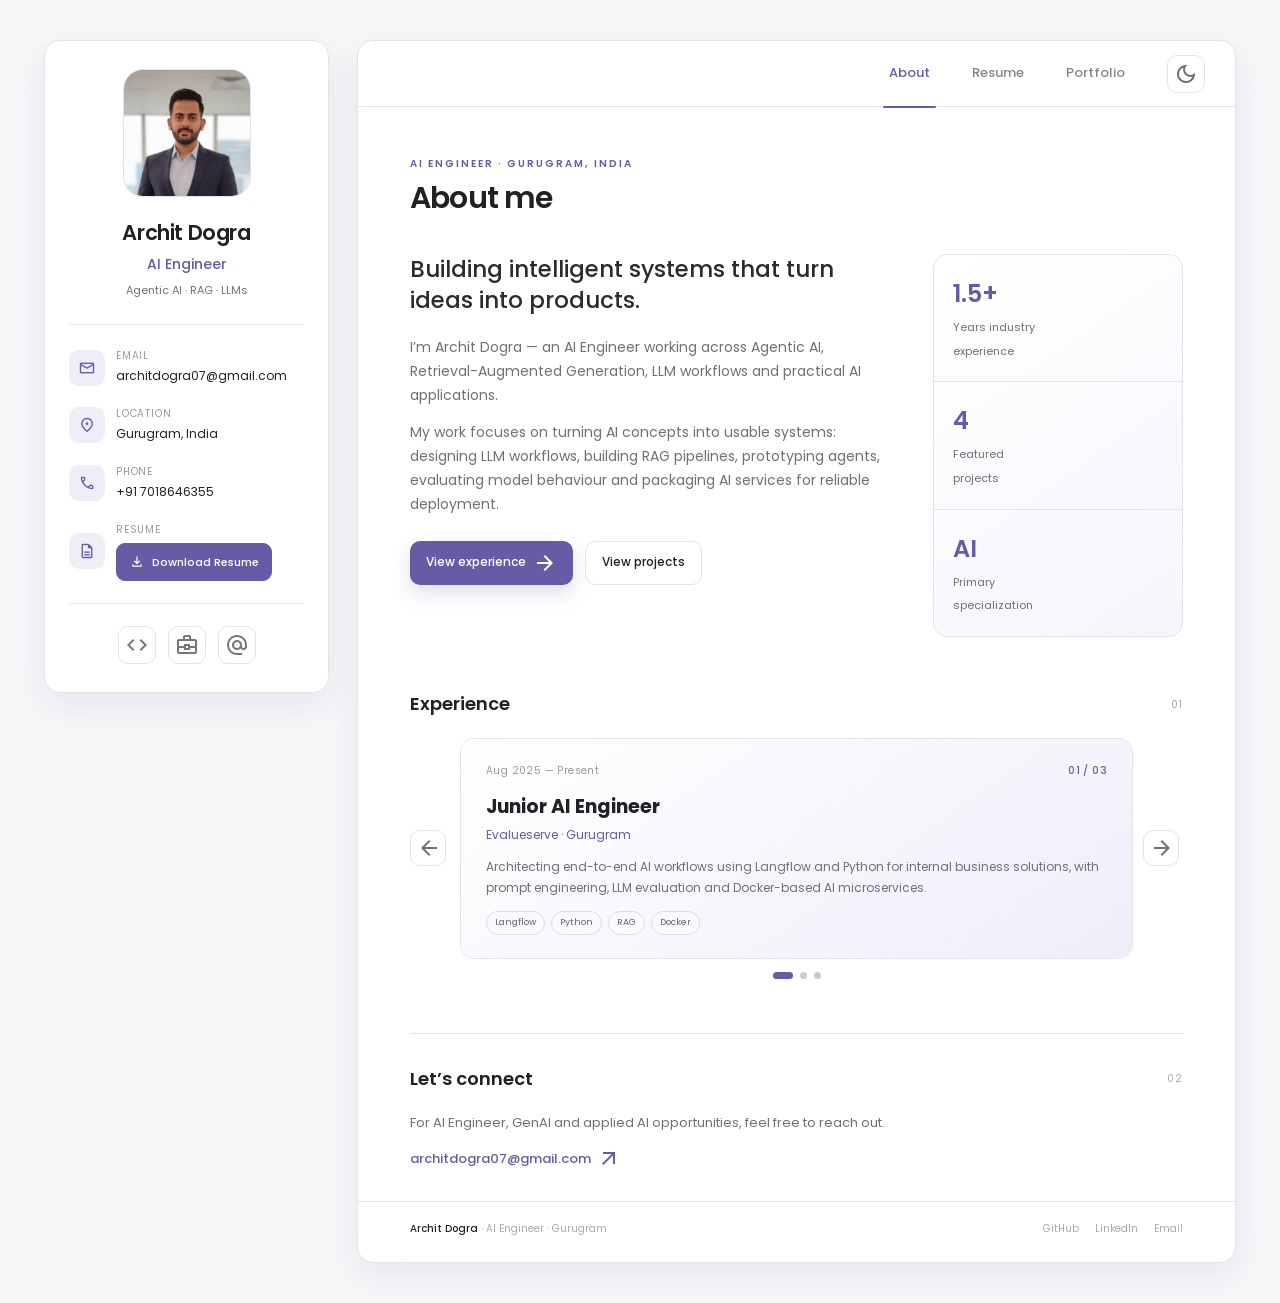
==== commit 753fac3c: "Updated_Portfolio3" ====
--- a/index.html
+++ b/index.html
@@ -1,7 +1,186 @@
-<!DOCTYPE html><html lang="en"><head><meta charset="UTF-8"><meta name="viewport" content="width=device-width,initial-scale=1.0"><meta name="description" content="Archit Dogra — AI Engineer building Agentic AI, RAG systems and LLM workflows."><title>Archit Dogra — AI Engineer</title><link rel="icon" href="assets/profile.jpg"><link rel="stylesheet" href="style.css"></head><body class="page-enter"><div class="noise"></div><div class="cursor-glow"></div>
-<aside class="side"><div class="side-glow"></div><a class="side-brand" href="index.html"><span class="mark">AD</span> ARCHIT DOGRA</a><div class="profile"><div class="profile-frame"><img src="assets/profile.jpg" alt="Archit Dogra"><div class="status"><i></i>Available for opportunities</div></div></div><div class="side-info"><h1>Archit Dogra</h1><div class="side-role"><b>AI Engineer</b> · Gurugram, India</div></div><p class="side-copy">Building practical AI systems across Agentic AI, RAG, LLM workflows and intelligent applications.</p><nav class="side-nav"><a href="index.html"><span>01</span>About</a><a href="experience.html"><span>02</span>Experience</a><a href="projects.html"><span>03</span>Projects</a><a href="skills.html"><span>04</span>Skills</a><a href="contact.html"><span>05</span>Contact</a></nav><div class="side-bottom"><div class="socials"><a class="social" href="https://github.com/Archit0720" target="_blank" rel="noreferrer">GH</a><a class="social" href="https://www.linkedin.com/in/ad0720/" target="_blank" rel="noreferrer">in</a><a class="social" href="mailto:architdogra07@gmail.com">@</a></div><div class="availability"><i></i> Open to AI roles</div></div></aside>
-<main class="main"><section class="page home"><div class="home-hero"><div class="home-copy reveal"><div class="kicker">AI Engineer · Gurugram, India</div><h2 class="home-title"><span class="line">Building <span class="accent">intelligent</span></span><span class="line">systems that turn</span><span class="line">ideas into products.</span></h2><p class="home-lead">I’m Archit Dogra — an AI Engineer working across Agentic AI, Retrieval-Augmented Generation, LLM workflows and practical AI applications.</p><div class="home-actions"><a class="btn primary" href="projects.html">Explore my work ↗</a><a class="btn secondary" href="Archit_Dogra_Resume.pdf" target="_blank">View resume ↓</a></div><div class="scroll-cue"><span></span> Scroll to know me</div></div></div>
-<section class="home-section" id="about"><div class="page-head reveal"><div class="kicker">01 · About me</div><h1 class="page-title">AI engineering with <span class="grad">product thinking.</span></h1></div><div class="about-grid"><div class="about-copy reveal"><p>I build AI systems that are meant to move beyond demos — from LLM workflows and RAG pipelines to practical applications with usable interfaces.</p><p>At Evalueserve, I work with Python and Langflow to create AI workflows for business solutions, with hands-on exposure to prompt engineering, LLM evaluation and Docker-based deployments.</p><p>Outside work, I use personal projects to experiment with memory, retrieval, multimodal vision and character-driven AI interactions.</p></div><div class="about-cards reveal delay1"><div class="mini-card"><b>1.5+</b><span>Years across AI engineering internship + full-time work.</span></div><div class="mini-card"><b>RAG</b><span>Retrieval, embeddings, vector stores and LLM generation.</span></div><div class="mini-card"><b>Agents</b><span>Agentic workflows, LLM chains and practical automation.</span></div><div class="mini-card"><b>4</b><span>Featured independent AI products in this portfolio.</span></div></div></div></section>
-<section class="home-section"><div class="page-head reveal"><div class="kicker">02 · Experience</div><h1 class="page-title">From <span class="grad">prototypes</span> to production.</h1><p class="page-sub">A compact view of my professional journey. Open the full experience page for the detailed timeline.</p></div><div class="exp-item reveal"><div class="exp-year">2025 — NOW</div><div class="exp-node"></div><div class="exp-card"><span class="label">Professional</span><h2>Junior AI Engineer</h2><h3>Evalueserve · Gurugram</h3><p>Architecting AI workflows with Langflow and Python, working on prompt engineering, LLM evaluation and Docker-based AI microservice deployments.</p><div class="chips"><span class="chip">Python</span><span class="chip">Langflow</span><span class="chip">RAG</span><span class="chip">Docker</span></div></div></div><a class="btn secondary reveal" href="experience.html">View full experience →</a></section>
-<section class="home-section"><div class="page-head reveal"><div class="kicker">03 · Selected work</div><h1 class="page-title">Systems I’ve <span class="grad">built.</span></h1></div><div class="projects-grid"><a class="project reveal" href="projects.html"><div class="project-img"><img src="assets/omnimemory.png" alt="OmniMemory"></div><div class="project-body"><div class="project-meta"><span>01 · RAG / Memory</span><span>Open ↗</span></div><h2>OmniMemory</h2><p>An AI-powered knowledge system for document ingestion, semantic memory, summaries and chat.</p><div class="chips"><span class="chip">Next.js</span><span class="chip">FastAPI</span><span class="chip">ChromaDB</span></div></div><span class="project-arrow">↗</span></a><a class="project reveal delay1" href="projects.html"><div class="project-img"><img src="assets/chatscope.png" alt="ChatScope.AI"></div><div class="project-body"><div class="project-meta"><span>02 · NLP / Analytics</span><span>Open ↗</span></div><h2>ChatScope.AI</h2><p>WhatsApp analytics with local semantic search, visual insights and an optional LLM assistant.</p><div class="chips"><span class="chip">Python</span><span class="chip">TF-IDF</span><span class="chip">Groq</span></div></div><span class="project-arrow">↗</span></a></div><div style="margin-top:18px"><a class="btn secondary reveal" href="projects.html">See all projects →</a></div></section>
-<section class="home-section"><div class="page-head reveal"><div class="kicker">04 · Contact</div><h1 class="page-title">Let’s build something <span class="grad">useful.</span></h1></div><div class="contact-card reveal"><h2>Have an AI problem worth solving?</h2><p>For AI Engineer, GenAI, RAG or LLM application opportunities, the fastest way to reach me is email or LinkedIn.</p><div class="contact-grid"><a class="contact-link" href="mailto:architdogra07@gmail.com"><div><small>Email</small><b>architdogra07@gmail.com</b></div><span>↗</span></a><a class="contact-link" href="https://www.linkedin.com/in/ad0720/" target="_blank" rel="noreferrer"><div><small>LinkedIn</small><b>in/ad0720</b></div><span>↗</span></a></div></div></section><footer class="footer"><span>© 2026 Archit Dogra</span><span>AI Engineer · Gurugram · <a href="Archit_Dogra_Resume.pdf" target="_blank">Resume</a></span></footer></section></main><script src="script.js"></script></body></html>
+<!doctype html>
+<html lang="en">
+<head>
+  <meta charset="UTF-8" />
+  <meta name="viewport" content="width=device-width, initial-scale=1.0" />
+  <title>Archit Dogra | AI Engineer</title>
+  <meta name="description" content="Archit Dogra — AI Engineer focused on Agentic AI, RAG, LLM workflows and practical AI applications." />
+  <link rel="preconnect" href="https://fonts.googleapis.com">
+  <link rel="preconnect" href="https://fonts.gstatic.com" crossorigin>
+  <link href="https://fonts.googleapis.com/css2?family=Poppins:wght@300;400;500;600&display=swap" rel="stylesheet">
+  <link href="https://fonts.googleapis.com/icon?family=Material+Symbols+Outlined" rel="stylesheet">
+  <link rel="stylesheet" href="style.css" />
+</head>
+<body>
+<main>
+  <aside class="sidebar" id="sidebar">
+    <div class="sidebar-top">
+      <figure class="avatar-box">
+        <img src="assets/profile.jpg" alt="Archit Dogra" />
+      </figure>
+      <div class="identity">
+        <h1>Archit Dogra</h1>
+        <p>AI Engineer</p>
+        <span>Agentic AI · RAG · LLMs</span>
+      </div>
+      <button class="contact-toggle" id="contactToggle" aria-expanded="false">
+        <span>Show Contacts</span>
+        <span class="material-symbols-outlined">expand_more</span>
+      </button>
+    </div>
+
+    <div class="sidebar-details" id="sidebarDetails">
+      <div class="separator"></div>
+      <ul class="contact-list">
+        <li>
+          <span class="contact-icon material-symbols-outlined">mail</span>
+          <div><small>Email</small><a href="mailto:architdogra07@gmail.com">architdogra07@gmail.com</a></div>
+        </li>
+        <li>
+          <span class="contact-icon material-symbols-outlined">location_on</span>
+          <div><small>Location</small><span>Gurugram, India</span></div>
+        </li>
+        <li>
+          <span class="contact-icon material-symbols-outlined">phone</span>
+          <div><small>Phone</small><a href="tel:+917018463655">+91 7018646355</a></div>
+        </li>
+        <li>
+          <span class="contact-icon material-symbols-outlined">description</span>
+          <div><small>Resume</small><a class="resume-btn" href="Archit_Dogra_Resume.pdf" target="_blank"><span class="material-symbols-outlined">download</span>Download Resume</a></div>
+        </li>
+      </ul>
+      <div class="separator"></div>
+      <div class="socials">
+        <a href="https://github.com/Archit0720" target="_blank" aria-label="GitHub"><span class="material-symbols-outlined">code</span></a>
+        <a href="https://www.linkedin.com/in/ad0720/" target="_blank" aria-label="LinkedIn"><span class="material-symbols-outlined">business_center</span></a>
+        <a href="mailto:architdogra07@gmail.com" aria-label="Email"><span class="material-symbols-outlined">alternate_email</span></a>
+      </div>
+    </div>
+  </aside>
+
+  <section class="main-content">
+    <nav class="navbar" aria-label="Primary navigation">
+      <span class="navbar-indicator"></span>
+      <button class="nav-link active" data-page="about">About</button>
+      <button class="nav-link" data-page="resume">Resume</button>
+      <button class="nav-link" data-page="portfolio">Portfolio</button>
+      <button class="theme-toggle" id="themeToggle" aria-label="Toggle dark mode"><span class="material-symbols-outlined">dark_mode</span></button>
+    </nav>
+
+    <article class="page active" data-page-content="about">
+      <header class="page-header"><p class="eyebrow">AI ENGINEER · GURUGRAM, INDIA</p><h2>About me</h2></header>
+      <section class="about-intro">
+        <div class="about-copy">
+          <p class="lead">Building intelligent systems that turn ideas into products.</p>
+          <p>I’m Archit Dogra — an AI Engineer working across Agentic AI, Retrieval-Augmented Generation, LLM workflows and practical AI applications.</p>
+          <p>My work focuses on turning AI concepts into usable systems: designing LLM workflows, building RAG pipelines, prototyping agents, evaluating model behaviour and packaging AI services for reliable deployment.</p>
+          <div class="cta-row">
+            <button class="primary-btn" data-page-jump="resume">View experience <span class="material-symbols-outlined">arrow_forward</span></button>
+            <button class="ghost-btn" data-page-jump="portfolio">View projects</button>
+          </div>
+        </div>
+        <div class="stats-card">
+          <div><strong>1.5+</strong><span>Years industry<br>experience</span></div>
+          <div><strong>4</strong><span>Featured<br>projects</span></div>
+          <div><strong>AI</strong><span>Primary<br>specialization</span></div>
+        </div>
+      </section>
+
+      <section class="section-block home-experience">
+        <div class="section-title-row"><h3>Experience</h3><span>01</span></div>
+        <div class="experience-slider" id="experienceSlider">
+          <button class="slider-btn prev" id="expPrev" aria-label="Previous experience"><span class="material-symbols-outlined">arrow_back</span></button>
+          <div class="experience-viewport">
+            <div class="experience-track">
+              <article class="experience-slide">
+                <div class="slide-meta"><span>Aug 2025 — Present</span><b>01 / 03</b></div>
+                <h3>Junior AI Engineer</h3><p class="company">Evalueserve · Gurugram</p>
+                <p>Architecting end-to-end AI workflows using Langflow and Python for internal business solutions, with prompt engineering, LLM evaluation and Docker-based AI microservices.</p>
+                <div class="chips"><span>Langflow</span><span>Python</span><span>RAG</span><span>Docker</span></div>
+              </article>
+              <article class="experience-slide">
+                <div class="slide-meta"><span>Feb 2025 — Jul 2025</span><b>02 / 03</b></div>
+                <h3>AI Engineer Intern</h3><p class="company">Evalueserve</p>
+                <p>Built internal AI tools and chatbots, rapidly prototyped LLM-based PoCs and gained hands-on exposure to Docker and Kubernetes.</p>
+                <div class="chips"><span>LLMs</span><span>Python</span><span>Docker</span><span>Kubernetes</span></div>
+              </article>
+              <article class="experience-slide">
+                <div class="slide-meta"><span>2021 — 2025</span><b>03 / 03</b></div>
+                <h3>B.E. CSE — Hons. AIML</h3><p class="company">Chandigarh University</p>
+                <p>Computer Science Engineering with Honours and specialization in Artificial Intelligence &amp; Machine Learning. CGPA 8.10 / 10.</p>
+                <div class="chips"><span>AIML</span><span>CGPA 8.10</span><span>Computer Science</span></div>
+              </article>
+            </div>
+          </div>
+          <button class="slider-btn next" id="expNext" aria-label="Next experience"><span class="material-symbols-outlined">arrow_forward</span></button>
+        </div>
+        <div class="slider-dots" id="expDots"><button class="active" data-slide="0"></button><button data-slide="1"></button><button data-slide="2"></button></div>
+      </section>
+
+      <section class="section-block compact-contact">
+        <div class="section-title-row"><h3>Let’s connect</h3><span>02</span></div>
+        <p>For AI Engineer, GenAI and applied AI opportunities, feel free to reach out.</p>
+        <a class="email-link" href="mailto:architdogra07@gmail.com">architdogra07@gmail.com <span class="material-symbols-outlined">arrow_outward</span></a>
+      </section>
+    </article>
+
+    <article class="page" data-page-content="resume">
+      <header class="page-header"><p class="eyebrow">BACKGROUND · EXPERIENCE · SKILLS</p><h2>Resume</h2></header>
+      <section class="section-block">
+        <div class="section-title-row"><h3>Experience</h3><span>01</span></div>
+        <div class="timeline">
+          <div class="timeline-item"><div class="timeline-dot"></div><div class="timeline-date">Aug 2025 — Present</div><div class="timeline-content"><h4>Junior AI Engineer</h4><p class="company">Evalueserve · Gurugram</p><p>Architecting end-to-end AI workflows using Langflow and Python for internal business solutions. Working on prompt engineering, LLM evaluation pipelines and Docker-based AI microservice deployments.</p><div class="chips"><span>Langflow</span><span>Python</span><span>RAG</span><span>Docker</span><span>LLMs</span></div></div></div>
+          <div class="timeline-item"><div class="timeline-dot"></div><div class="timeline-date">Feb 2025 — Jul 2025</div><div class="timeline-content"><h4>AI Engineer Intern</h4><p class="company">Evalueserve</p><p>Built internal AI tools and chatbots, rapidly prototyped LLM-based PoCs and gained hands-on exposure to Docker and Kubernetes.</p><div class="chips"><span>LLM</span><span>Python</span><span>Docker</span><span>Kubernetes</span></div></div></div>
+          <div class="timeline-item"><div class="timeline-dot"></div><div class="timeline-date">2021 — 2025</div><div class="timeline-content"><h4>B.E. Computer Science Engineering — Hons.</h4><p class="company">Chandigarh University · AIML Specialization</p><p>CGPA 8.10. Focused on artificial intelligence, machine learning, software development and applied projects.</p><div class="chips"><span>AIML</span><span>CGPA 8.10</span><span>Computer Science</span></div></div></div>
+        </div>
+      </section>
+
+      <section class="section-block education-block">
+        <div class="section-title-row"><h3>Education</h3><span>02</span></div>
+        <div class="education-list">
+          <article class="education-item"><div class="education-year">2021 — 2025</div><div><h4>B.E. Computer Science Engineering — Hons.</h4><p>Chandigarh University · Specialization in Artificial Intelligence &amp; Machine Learning</p><strong>CGPA: 8.10 / 10</strong></div></article>
+          <article class="education-item"><div class="education-year">2020</div><div><h4>Senior Secondary (Class 12)</h4><p>DAV Public School, Dehra, Himachal Pradesh · CBSE</p><strong>86%</strong></div></article>
+          <article class="education-item"><div class="education-year">2018</div><div><h4>Secondary (Class 10)</h4><p>DAV Public School, Dehra, Himachal Pradesh · CBSE</p><strong>86.2%</strong></div></article>
+        </div>
+      </section>
+
+      <section class="section-block skill-map-section">
+        <div class="section-title-row"><h3>Skill map</h3><span>03</span></div>
+        <p class="skill-hint">Hover a skill to see where I have used it.</p>
+        <div class="skill-map">
+          <div class="skill-category"><h4>Programming &amp; Data</h4><div class="skill-nodes">
+            <span data-used="OmniMemory, ChatScope.AI, Persona &amp; NightVision.AI + workplace">Python</span><span data-used="Workplace">C++</span><span data-used="OmniMemory">TypeScript</span><span data-used="Workplace">JavaScript</span><span data-used="Workplace">SQL</span>
+          </div></div>
+          <div class="skill-category"><h4>Databases &amp; Developer Tools</h4><div class="skill-nodes">
+            <span data-used="OmniMemory">React</span><span data-used="Workplace">PostgreSQL</span><span data-used="Workplace">pgvector</span><span data-used="OmniMemory">ChromaDB</span><span data-used="Workplace">MongoDB</span><span data-used="Workplace">Git</span><span data-used="Workplace + all portfolio projects">GitHub</span><span data-used="Workplace">Azure DevOps</span><span data-used="Workplace">Postman</span><span data-used="Workplace">Swagger</span>
+          </div></div>
+          <div class="skill-category"><h4>Agentic AI</h4><div class="skill-nodes">
+            <span data-used="Workplace">Agentic AI</span><span data-used="OmniMemory, ChatScope.AI, Persona &amp; NightVision.AI">Generative AI</span><span data-used="OmniMemory">LangChain</span><span data-used="Workplace">LangGraph</span><span data-used="Workplace">Multi-Agent Systems</span><span data-used="Workplace">Agent Evaluation</span><span data-used="OmniMemory &amp; ChatScope.AI">RAG</span><span data-used="Workplace">MCP</span><span data-used="Workplace">LLMOps</span><span data-used="Workplace">Prompt Engineering</span><span data-used="Workplace">Context Engineering</span>
+          </div></div>
+          <div class="skill-category"><h4>Machine Learning</h4><div class="skill-nodes">
+            <span data-used="Workplace">Deep Learning</span><span data-used="NightVision.AI">Computer Vision</span><span data-used="ChatScope.AI">NLP</span><span data-used="Workplace">Predictive Modeling</span><span data-used="Workplace">Feature Engineering</span><span data-used="Workplace">Scikit-learn</span><span data-used="Workplace">TensorFlow</span><span data-used="Workplace">PyTorch</span>
+          </div></div>
+          <div class="skill-category"><h4>Backend &amp; APIs</h4><div class="skill-nodes">
+            <span data-used="OmniMemory">FastAPI</span><span data-used="Workplace">NestJS</span><span data-used="Workplace">Express.js</span><span data-used="Workplace">Node.js</span><span data-used="OmniMemory + workplace">REST APIs</span><span data-used="Workplace">SQLAlchemy</span>
+          </div></div>
+        </div>
+      </section>
+    </article>
+
+    <article class="page" data-page-content="portfolio">
+      <header class="page-header"><p class="eyebrow">SELECTED WORK</p><h2>Projects</h2></header>
+      <section class="projects-grid">
+        <article class="project-card"><div class="project-image"><img src="assets/omnimemory.png" alt="OmniMemory"/><a href="https://github.com/Archit0720/OmniMemory" target="_blank" class="project-arrow"><span class="material-symbols-outlined">arrow_outward</span></a></div><div class="project-body"><p class="project-number">01</p><h3>OmniMemory</h3><p>AI-powered knowledge management system with document ingestion, semantic search and contextual AI chat.</p><div class="chips"><span>Next.js</span><span>FastAPI</span><span>ChromaDB</span><span>Groq</span></div></div></article>
+        <article class="project-card"><div class="project-image"><img src="assets/chatscope.png" alt="ChatScope.AI"/><a href="https://github.com/Archit0720/ChatScope.AI" target="_blank" class="project-arrow"><span class="material-symbols-outlined">arrow_outward</span></a></div><div class="project-body"><p class="project-number">02</p><h3>ChatScope.AI</h3><p>Privacy-first WhatsApp chat analyzer combining conversation analytics, semantic search and an optional LLM assistant.</p><div class="chips"><span>Python</span><span>Streamlit</span><span>TF-IDF</span><span>Groq</span></div></div></article>
+        <article class="project-card"><div class="project-image"><img src="assets/persona.jpg" alt="Persona"/><a href="https://github.com/Archit0720/Custom-Agent-Chatbot" target="_blank" class="project-arrow"><span class="material-symbols-outlined">arrow_outward</span></a></div><div class="project-body"><p class="project-number">03</p><h3>Persona</h3><p>Character chat studio for creating context-aware fictional personalities, group conversations and autonomous debates.</p><div class="chips"><span>Groq</span><span>Python</span><span>Streamlit</span><span>Docker</span></div></div></article>
+        <article class="project-card"><div class="project-image"><img src="assets/nightvision.png" alt="NightVision.AI"/><a href="https://github.com/Archit0720/NightVision.AI" target="_blank" class="project-arrow"><span class="material-symbols-outlined">arrow_outward</span></a></div><div class="project-body"><p class="project-number">04</p><h3>NightVision.AI</h3><p>Low-light enhancement and object detection system combining OpenCV, YOLOv8s and multimodal scene intelligence.</p><div class="chips"><span>OpenCV</span><span>YOLOv8</span><span>Groq Vision</span><span>Python</span></div></div></article>
+      </section>
+      <section class="contact-strip"><div><p class="eyebrow">HAVE A ROLE OR PROJECT?</p><h3>Let’s build something useful.</h3></div><a href="mailto:architdogra07@gmail.com" class="primary-btn">Contact me <span class="material-symbols-outlined">arrow_outward</span></a></section>
+    </article>
+
+    <footer><div><strong>Archit Dogra</strong><span> · AI Engineer · Gurugram</span></div><div class="footer-links"><a href="https://github.com/Archit0720" target="_blank">GitHub</a><a href="https://www.linkedin.com/in/ad0720/" target="_blank">LinkedIn</a><a href="mailto:architdogra07@gmail.com">Email</a></div></footer>
+  </section>
+</main>
+<script src="script.js"></script>
+</body>
+</html>
--- a/style.css
+++ b/style.css
@@ -1,47 +1,13 @@
-@import url('https://fonts.googleapis.com/css2?family=DM+Sans:wght@400;500;600;700&family=Space+Grotesk:wght@400;500;600;700&display=swap');
+:root{--bg:#f7f7fa;--card:#fff;--text:#202124;--muted:#6f7078;--line:#e4e3ea;--accent:#695aa6;--accent-2:#8172c1;--soft:#f0edf9;--shadow:0 12px 35px rgba(32,28,58,.08);--radius:16px}*{box-sizing:border-box}html{scroll-behavior:smooth}body{margin:0;background:var(--bg);color:var(--text);font-family:Poppins,Arial,sans-serif;font-size:14px;line-height:1.7}button,a{font:inherit}button{border:0;background:none;cursor:pointer}a{color:inherit;text-decoration:none}main{max-width:1240px;margin:40px auto;display:grid;grid-template-columns:285px minmax(0,1fr);gap:28px;padding:0 24px}.sidebar{position:sticky;top:40px;align-self:start;background:var(--card);border:1px solid var(--line);border-radius:var(--radius);padding:28px 24px;box-shadow:var(--shadow)}.sidebar-top{text-align:center}.avatar-box{width:128px;height:128px;margin:0 auto 18px;border-radius:20px;overflow:hidden;border:1px solid var(--line);background:var(--soft)}.avatar-box img{width:100%;height:100%;object-fit:cover;display:block}.identity h1{font-size:21px;margin:0;font-weight:600;letter-spacing:-.4px}.identity p{margin:2px 0;color:var(--accent);font-weight:500}.identity span{font-size:11px;color:var(--muted)}.contact-toggle{display:none}.sidebar-details{display:block}.separator{height:1px;background:var(--line);margin:22px 0}.contact-list{padding:0;margin:0;list-style:none;display:grid;gap:17px}.contact-list li{display:grid;grid-template-columns:36px 1fr;gap:11px;align-items:center}.contact-icon{width:36px;height:36px;display:grid;place-items:center;border-radius:10px;background:var(--soft);color:var(--accent);font-size:18px}.contact-list small{display:block;font-size:10px;color:#999;text-transform:uppercase;letter-spacing:.8px}.contact-list a,.contact-list li>div>span{font-size:12px;color:var(--text);word-break:break-word}.contact-list a:hover{color:var(--accent)}.socials{display:flex;justify-content:center;gap:12px}.socials a{width:38px;height:38px;display:grid;place-items:center;border:1px solid var(--line);border-radius:10px;color:#777;transition:.25s}.socials a:hover{color:var(--accent);border-color:var(--accent);transform:translateY(-3px);background:var(--soft)}.main-content{min-width:0;background:var(--card);border:1px solid var(--line);border-radius:var(--radius);box-shadow:var(--shadow);overflow:hidden}.navbar{height:66px;border-bottom:1px solid var(--line);display:flex;justify-content:flex-end;align-items:center;padding:0 30px;gap:30px;position:relative}.nav-link{height:66px;position:relative;color:#85858d;font-size:13px;font-weight:500;transition:.25s}.nav-link:hover,.nav-link.active{color:var(--accent)}.nav-link.active:after{content:"";position:absolute;left:0;right:0;bottom:-1px;height:2px;background:var(--accent);border-radius:3px}.page{display:none;padding:48px 52px 30px;animation:pageIn .35s ease}.page.active{display:block}@keyframes pageIn{from{opacity:0;transform:translateY(8px)}to{opacity:1;transform:none}}.page-header{margin-bottom:38px}.eyebrow{font-size:10px;letter-spacing:2px;color:var(--accent);font-weight:600;margin:0 0 8px}.page-header h2{font-size:30px;line-height:1.2;font-weight:600;margin:0;letter-spacing:-.8px}.about-intro{display:grid;grid-template-columns:1fr 250px;gap:38px;align-items:start}.about-copy{max-width:720px}.lead{font-size:23px;line-height:1.35;color:#2c2b31;font-weight:500;margin:0 0 20px}.about-copy p:not(.lead){color:var(--muted);margin:0 0 14px}.cta-row{display:flex;gap:12px;margin-top:24px}.primary-btn,.ghost-btn{display:inline-flex;align-items:center;gap:7px;padding:10px 16px;border-radius:10px;font-size:12px;font-weight:500;transition:.25s}.primary-btn{background:var(--accent);color:#fff;box-shadow:0 8px 20px rgba(105,90,166,.2)}.primary-btn:hover{background:#58498f;transform:translateY(-2px)}.ghost-btn{border:1px solid var(--line);color:var(--text)}.ghost-btn:hover{border-color:var(--accent);color:var(--accent);transform:translateY(-2px)}.stats-card{border:1px solid var(--line);border-radius:14px;background:linear-gradient(145deg,#fff,#f7f5fc);overflow:hidden}.stats-card div{padding:19px;border-bottom:1px solid var(--line)}.stats-card div:last-child{border-bottom:0}.stats-card strong{display:block;color:var(--accent);font-size:24px;font-weight:600}.stats-card span{font-size:11px;color:var(--muted);line-height:1.4}.section-block{margin-top:54px}.section-title-row{display:flex;justify-content:space-between;align-items:center;margin-bottom:18px}.section-title-row h3{font-size:18px;margin:0;font-weight:600}.section-title-row span{font-size:10px;color:#aaa;letter-spacing:1px}.capability-grid{display:grid;grid-template-columns:1fr 1fr;gap:12px}.capability{border:1px solid var(--line);border-radius:13px;padding:17px;display:flex;gap:14px;transition:.25s}.capability:hover{border-color:#c4bde0;transform:translateY(-3px);box-shadow:0 10px 22px rgba(105,90,166,.08)}.capability>.material-symbols-outlined{color:var(--accent);background:var(--soft);border-radius:10px;width:36px;height:36px;display:grid;place-items:center;font-size:19px;flex:none}.capability h4{margin:0 0 3px;font-size:13px}.capability p{margin:0;color:var(--muted);font-size:11px;line-height:1.55}.compact-contact{border-top:1px solid var(--line);padding-top:30px}.compact-contact p:not(.eyebrow){color:var(--muted);font-size:13px}.email-link{display:inline-flex;align-items:center;gap:6px;color:var(--accent);font-size:13px;font-weight:500}.email-link:hover{text-decoration:underline}.timeline{position:relative;margin-left:6px}.timeline:before{content:"";position:absolute;left:7px;top:8px;bottom:8px;width:1px;background:#d9d6e3}.timeline-item{position:relative;padding-left:32px;padding-bottom:34px}.timeline-item:last-child{padding-bottom:0}.timeline-dot{position:absolute;left:1px;top:7px;width:13px;height:13px;border-radius:50%;background:var(--accent);border:3px solid #eeeaf7;box-shadow:0 0 0 1px #cfc8e4}.timeline-date{font-size:10px;letter-spacing:.5px;color:#999;margin-bottom:5px}.timeline-content{border:1px solid var(--line);border-radius:13px;padding:18px 20px;transition:.25s}.timeline-content:hover{border-color:#c5bddf;box-shadow:0 10px 24px rgba(105,90,166,.07)}.timeline-content h4{margin:0;font-size:16px;font-weight:600}.company{color:var(--accent);font-size:12px;margin:2px 0 10px}.timeline-content>p:not(.company){color:var(--muted);font-size:12px;margin:0}.chips{display:flex;flex-wrap:wrap;gap:6px;margin-top:13px}.chips span{font-size:9px;color:#686575;border:1px solid #dedbe7;background:#faf9fc;border-radius:999px;padding:3px 8px}.skills-list{display:grid;gap:14px}.skill-group{border:1px solid var(--line);border-radius:13px;padding:17px 18px}.skill-group h4{margin:0 0 11px;color:var(--accent);font-size:11px;text-transform:uppercase;letter-spacing:1px}.skill-flow{display:flex;align-items:center;gap:8px;flex-wrap:wrap}.skill-flow span{font-size:11px;background:var(--soft);border:1px solid #e1dcef;padding:6px 10px;border-radius:8px;transition:.2s}.skill-flow span:hover{background:var(--accent);border-color:var(--accent);color:#fff;transform:translateY(-2px)}.skill-flow i{font-style:normal;color:#b1acba;font-size:12px}.projects-grid{display:grid;grid-template-columns:1fr 1fr;gap:18px}.project-card{border:1px solid var(--line);border-radius:14px;overflow:hidden;background:#fff;transition:.3s;display:flex;flex-direction:column}.project-card:hover{transform:translateY(-5px);border-color:#c2b9df;box-shadow:0 18px 35px rgba(105,90,166,.12)}.project-image{height:190px;background:#eee;position:relative;overflow:hidden}.project-image img{width:100%;height:100%;object-fit:cover;display:block;transition:.45s}.project-card:hover .project-image img{transform:scale(1.045)}.project-arrow{position:absolute;right:13px;top:13px;width:38px;height:38px;border-radius:10px;background:rgba(255,255,255,.92);color:var(--accent);display:grid;place-items:center;box-shadow:0 6px 16px rgba(0,0,0,.12);transition:.25s}.project-arrow:hover{background:var(--accent);color:#fff;transform:rotate(5deg)}.project-body{padding:18px 19px 20px;flex:1}.project-number{margin:0 0 3px;color:#aaa;font-size:9px;letter-spacing:1px}.project-body h3{margin:0 0 6px;font-size:18px}.project-body>p:not(.project-number){margin:0;color:var(--muted);font-size:11px;line-height:1.65}.contact-strip{margin-top:28px;border-radius:14px;background:linear-gradient(135deg,#f2effa,#fff);border:1px solid #e0dced;padding:22px 24px;display:flex;align-items:center;justify-content:space-between;gap:20px}.contact-strip h3{margin:0;font-size:19px;font-weight:500}footer{padding:18px 52px 25px;color:#aaa;font-size:10px;display:flex;justify-content:space-between;border-top:1px solid var(--line)}@media(max-width:900px){main{grid-template-columns:1fr;margin:20px auto;padding:0 14px}.sidebar{position:relative;top:0}.sidebar-details{display:none}.sidebar.open .sidebar-details{display:block}.contact-toggle{display:inline-flex;align-items:center;gap:4px;margin-top:15px;color:var(--accent);font-size:11px}.main-content{overflow:visible}.navbar{justify-content:center;gap:25px}.page{padding:35px 25px}.about-intro{grid-template-columns:1fr}.stats-card{display:grid;grid-template-columns:repeat(3,1fr)}.stats-card div{border-right:1px solid var(--line);border-bottom:0}.projects-grid{grid-template-columns:1fr 1fr}}@media(max-width:600px){body{font-size:13px}.page-header h2{font-size:26px}.lead{font-size:20px}.capability-grid,.projects-grid{grid-template-columns:1fr}.stats-card{grid-template-columns:1fr}.stats-card div{border-right:0;border-bottom:1px solid var(--line)}.stats-card div:last-child{border-bottom:0}.navbar{padding:0 15px;gap:18px}.nav-link{font-size:12px}.project-image{height:170px}.contact-strip{align-items:flex-start;flex-direction:column}footer{padding:18px 25px;gap:8px;flex-direction:column}}
 
-:root{
-  --bg:#07090f; --panel:#0d111b; --panel2:#111827; --text:#f5f7fb; --muted:#8f99ab;
-  --line:rgba(255,255,255,.09); --line2:rgba(255,255,255,.15); --accent:#7c6cff; --accent2:#19d3ff;
-  --green:#6ef2b0; --max:1180px; --side:330px; --ease:cubic-bezier(.2,.75,.2,1);
-}
-*{box-sizing:border-box}html{scroll-behavior:smooth}body{margin:0;background:var(--bg);color:var(--text);font-family:'DM Sans',sans-serif;overflow-x:hidden}body:before{content:"";position:fixed;inset:0;pointer-events:none;background:radial-gradient(circle at 75% 10%,rgba(124,108,255,.13),transparent 30%),radial-gradient(circle at 90% 80%,rgba(25,211,255,.07),transparent 25%);z-index:-3}a{color:inherit;text-decoration:none}button{font:inherit}
-::selection{background:rgba(124,108,255,.45);color:#fff}
-.cursor-glow{position:fixed;width:360px;height:360px;border-radius:50%;pointer-events:none;background:radial-gradient(circle,rgba(124,108,255,.12),transparent 68%);transform:translate(-50%,-50%);z-index:-1;opacity:.7}
-.noise{position:fixed;inset:0;pointer-events:none;opacity:.035;z-index:50;background-image:url("data:image/svg+xml,%3Csvg viewBox='0 0 180 180' xmlns='http://www.w3.org/2000/svg'%3E%3Cfilter id='n'%3E%3CfeTurbulence type='fractalNoise' baseFrequency='.9' numOctaves='3' stitchTiles='stitch'/%3E%3C/filter%3E%3Crect width='100%25' height='100%25' filter='url(%23n)' opacity='.5'/%3E%3C/svg%3E")}
+/* v5 refinements: Aayush-inspired information architecture + Archit theme */
+.theme-toggle{width:38px;height:38px;border:1px solid var(--line);border-radius:10px;color:var(--muted);display:grid;place-items:center;transition:.25s;margin-left:6px}.theme-toggle:hover{color:var(--accent);border-color:var(--accent);transform:translateY(-2px);background:var(--soft)}
+body.dark{--bg:#121212;--card:#191919;--text:#eeeef2;--muted:#a4a4ad;--line:#303036;--accent:#9b87d3;--accent-2:#b1a0e4;--soft:#25222e;--shadow:0 14px 40px rgba(0,0,0,.28)}
+body.dark .main-content,body.dark .sidebar{background:var(--card)}body.dark .lead,body.dark .page-header h2,body.dark .contact-list a,body.dark .contact-list li>div>span{color:var(--text)}body.dark .stats-card{background:linear-gradient(145deg,#1b1b1b,#24202f)}body.dark .project-card{background:#1b1b1b}body.dark .project-arrow{background:rgba(25,25,25,.9);color:var(--accent)}body.dark .chips span{background:#222126;color:#bbb6c8;border-color:#37333f}body.dark .experience-slide,body.dark .timeline-content,body.dark .skill-category,body.dark .education-item{background:#1b1b1b}
+.home-experience{margin-top:52px}.experience-slider{display:grid;grid-template-columns:40px minmax(0,1fr) 40px;gap:10px;align-items:center}.experience-viewport{overflow:hidden;border:1px solid var(--line);border-radius:14px}.experience-track{display:flex;transition:transform .45s cubic-bezier(.2,.7,.2,1)}.experience-slide{min-width:100%;padding:23px 25px;background:linear-gradient(145deg,var(--card),var(--soft));min-height:215px}.experience-slide h3{font-size:19px;margin:0 0 2px}.experience-slide .company{margin-bottom:10px}.experience-slide>p:not(.company){font-size:12px;color:var(--muted);max-width:760px}.slide-meta{display:flex;justify-content:space-between;color:#999;font-size:10px;letter-spacing:.4px;margin-bottom:12px}.slide-meta b{color:var(--accent);font-weight:500}.slider-btn{width:36px;height:36px;border:1px solid var(--line);border-radius:10px;color:var(--muted);display:grid;place-items:center;transition:.25s}.slider-btn:hover{border-color:var(--accent);color:var(--accent);background:var(--soft);transform:translateY(-2px)}.slider-dots{display:flex;justify-content:center;gap:7px;margin-top:13px}.slider-dots button{width:7px;height:7px;border-radius:50%;background:#ccc;padding:0;transition:.25s}.slider-dots button.active{background:var(--accent);width:20px;border-radius:10px}.education-list{display:grid;gap:12px}.education-item{display:grid;grid-template-columns:120px 1fr;gap:22px;padding:18px 20px;border:1px solid var(--line);border-radius:13px;transition:.25s}.education-item:hover{border-color:#c4b9df;transform:translateY(-2px)}.education-year{font-size:11px;color:var(--accent);font-weight:600;padding-top:3px}.education-item h4{margin:0 0 4px;font-size:15px}.education-item p{margin:0;color:var(--muted);font-size:11px}.education-item strong{display:inline-block;margin-top:7px;color:var(--accent);font-size:11px}.skill-hint{margin:-7px 0 18px;color:var(--muted);font-size:11px}.skill-map{display:grid;gap:13px}.skill-category{border:1px solid var(--line);border-radius:13px;padding:17px 18px;background:var(--card)}.skill-category h4{font-size:11px;text-transform:uppercase;letter-spacing:1px;color:var(--accent);margin:0 0 12px}.skill-nodes{display:flex;flex-wrap:wrap;gap:9px}.skill-nodes span{position:relative;font-size:11px;padding:7px 10px;border:1px solid var(--line);border-radius:8px;background:var(--soft);cursor:default;transition:.2s}.skill-nodes span:hover{color:#fff;background:var(--accent);border-color:var(--accent);transform:translateY(-3px);box-shadow:0 8px 18px rgba(105,90,166,.18)}.skill-nodes span::after{content:attr(data-used);position:absolute;left:50%;bottom:calc(100% + 9px);transform:translate(-50%,5px);min-width:170px;max-width:250px;padding:8px 10px;border-radius:8px;background:#242329;color:#fff;font-size:10px;line-height:1.45;text-align:center;opacity:0;pointer-events:none;transition:.2s;z-index:20;box-shadow:0 10px 24px rgba(0,0,0,.18)}.skill-nodes span:hover::after{opacity:1;transform:translate(-50%,0)}footer{margin-top:auto;min-height:58px;align-items:center}footer strong{color:var(--text);font-weight:500}.footer-links{display:flex;gap:16px}.footer-links a{transition:.2s}.footer-links a:hover{color:var(--accent)}
+.main-content{display:flex;flex-direction:column;min-height:calc(100vh - 80px)}.page{flex:1}
+@media(max-width:900px){.main-content{min-height:0}.theme-toggle{margin-left:0}.experience-slider{grid-template-columns:34px minmax(0,1fr) 34px}.education-item{grid-template-columns:90px 1fr}}
+@media(max-width:600px){.experience-slide{padding:19px;min-height:230px}.slide-meta{font-size:9px}.experience-slide h3{font-size:17px}.education-item{grid-template-columns:1fr;gap:5px}.skill-nodes span::after{left:0;transform:translate(0,5px)}.skill-nodes span:hover::after{transform:translate(0,0)}footer{font-size:10px}.footer-links{gap:10px}}
 
-/* fixed bookmark */
-.side{position:fixed;left:22px;top:22px;bottom:22px;width:var(--side);z-index:30;display:flex;flex-direction:column;padding:30px 26px;background:linear-gradient(165deg,rgba(17,24,39,.96),rgba(8,11,18,.98));border:1px solid var(--line);border-radius:28px 28px 45px 28px;box-shadow:0 25px 80px rgba(0,0,0,.35);overflow:hidden}
-.side:after{content:"";position:absolute;right:-1px;bottom:-1px;width:45px;height:45px;background:var(--bg);clip-path:polygon(100% 0,100% 100%,0 100%)}
-.side-glow{position:absolute;width:210px;height:210px;border-radius:50%;right:-120px;top:-100px;background:rgba(124,108,255,.22);filter:blur(20px)}
-.side-brand{font:700 15px 'Space Grotesk';letter-spacing:.08em;text-transform:uppercase;display:flex;align-items:center;gap:10px}.mark{width:35px;height:35px;border:1px solid var(--line2);border-radius:11px;display:grid;place-items:center;background:rgba(255,255,255,.04);font-size:11px}
-.profile{margin:42px 0 24px;position:relative}.profile-frame{width:158px;height:185px;border-radius:22px 22px 52px 22px;overflow:hidden;border:1px solid var(--line2);background:#111827;position:relative;box-shadow:0 0 0 8px rgba(255,255,255,.025)}.profile-frame img{width:100%;height:100%;object-fit:cover;object-position:center top;filter:saturate(.92)}.profile-frame:after{content:"";position:absolute;inset:0;background:linear-gradient(180deg,transparent 55%,rgba(4,7,12,.75))}.status{position:absolute;bottom:12px;left:12px;z-index:2;font-size:9px;text-transform:uppercase;letter-spacing:.15em;color:#dce3ef}.status i{display:inline-block;width:6px;height:6px;border-radius:50%;background:var(--green);box-shadow:0 0 10px var(--green);margin-right:6px}
-.side h1{font:700 34px/1 'Space Grotesk';letter-spacing:-.06em;margin:0}.side-role{color:#aeb8ca;margin-top:9px;font-size:13px}.side-role b{color:#fff;font-weight:600}.side-copy{color:var(--muted);font-size:12px;line-height:1.65;margin:20px 0 0;max-width:245px}.side-nav{display:flex;flex-direction:column;gap:4px;margin-top:auto}.side-nav a{position:relative;display:flex;align-items:center;gap:13px;padding:11px 12px;border-radius:11px;color:#7f899c;font-size:11px;font-weight:700;letter-spacing:.08em;text-transform:uppercase;transition:.25s var(--ease)}.side-nav a span{font:600 10px 'Space Grotesk';color:#515b6c;width:18px}.side-nav a:before{content:"";position:absolute;left:0;width:2px;height:0;border-radius:2px;background:linear-gradient(var(--accent),var(--accent2));transition:.25s}.side-nav a:hover,.side-nav a.active{color:#fff;background:rgba(255,255,255,.045);transform:translateX(4px)}.side-nav a:hover:before,.side-nav a.active:before{height:18px}.side-bottom{display:flex;justify-content:space-between;align-items:center;margin-top:17px;padding-top:15px;border-top:1px solid var(--line)}.socials{display:flex;gap:7px}.social{width:31px;height:31px;border:1px solid var(--line);border-radius:9px;display:grid;place-items:center;color:#929caf;font-size:10px;font-weight:700;transition:.25s}.social:hover{color:#fff;border-color:rgba(124,108,255,.6);background:rgba(124,108,255,.12);transform:translateY(-3px)}.availability{font-size:9px;color:#788396;display:flex;gap:6px;align-items:center}.availability i{width:5px;height:5px;background:var(--green);border-radius:50%}
-
-.main{margin-left:calc(var(--side) + 44px);width:calc(100% - var(--side) - 66px);min-height:100vh}.page{width:min(var(--max),calc(100% - 20px));margin:0 auto;padding:92px 0 105px;min-height:100vh}.page-head{max-width:850px;margin-bottom:70px}.kicker{display:inline-flex;align-items:center;gap:9px;color:#aeb7c7;font-size:10px;text-transform:uppercase;letter-spacing:.18em;font-weight:800;margin-bottom:16px}.kicker:before{content:"";width:28px;height:1px;background:linear-gradient(90deg,var(--accent),var(--accent2))}.page-title{font:700 clamp(46px,6vw,78px)/.98 'Space Grotesk';letter-spacing:-.065em;margin:0}.page-title .grad{background:linear-gradient(110deg,#fff 15%,#b4abff 52%,#75e6ff 90%);-webkit-background-clip:text;background-clip:text;color:transparent}.page-sub{color:var(--muted);font-size:15px;line-height:1.8;max-width:680px;margin:22px 0 0}.rule{height:1px;background:linear-gradient(90deg,var(--line2),transparent);margin:38px 0}
-
-/* home */
-.home{padding-top:105px}.home-hero{min-height:76vh;display:flex;align-items:center}.home-copy{max-width:920px}.home-title{font:700 clamp(52px,7.6vw,105px)/.88 'Space Grotesk';letter-spacing:-.075em;margin:0}.home-title .line{display:block}.home-title .accent{background:linear-gradient(110deg,#fff 20%,#9e93ff 52%,#6fe8ff);-webkit-background-clip:text;background-clip:text;color:transparent}.home-lead{font-size:17px;line-height:1.75;color:#a5afc0;max-width:680px;margin:30px 0}.home-actions{display:flex;gap:10px;flex-wrap:wrap}.btn{display:inline-flex;align-items:center;gap:10px;border:1px solid var(--line2);border-radius:12px;padding:12px 15px;font-size:11px;font-weight:800;transition:.3s var(--ease);position:relative;overflow:hidden}.btn.primary{background:#f5f7fb;color:#07090f;border-color:#f5f7fb}.btn:hover{transform:translateY(-4px);box-shadow:0 15px 35px rgba(0,0,0,.22)}.btn.secondary:hover{border-color:rgba(124,108,255,.65);background:rgba(124,108,255,.09)}.scroll-cue{display:flex;align-items:center;gap:11px;margin-top:60px;color:#596478;font-size:9px;letter-spacing:.16em;text-transform:uppercase}.scroll-cue span{width:45px;height:1px;background:var(--line2);position:relative}.scroll-cue span:after{content:"";position:absolute;width:10px;height:1px;background:var(--accent);left:0;animation:slide 1.8s infinite}.home-section{padding:95px 0;border-top:1px solid var(--line)}
-
-/* about */
-.about-grid{display:grid;grid-template-columns:1.15fr .85fr;gap:70px}.about-copy p{font-size:15px;line-height:1.9;color:#a8b1c1;margin:0 0 19px}.about-copy p:first-child{font-size:24px;line-height:1.5;color:#e7ebf2;letter-spacing:-.025em}.about-copy strong{color:#fff}.about-cards{display:grid;grid-template-columns:1fr 1fr;gap:10px}.mini-card{border:1px solid var(--line);background:linear-gradient(145deg,rgba(255,255,255,.035),rgba(255,255,255,.012));border-radius:16px;padding:20px;min-height:125px;transition:.3s}.mini-card:hover{transform:translateY(-6px);border-color:rgba(124,108,255,.45);box-shadow:0 20px 45px rgba(0,0,0,.18)}.mini-card b{font:700 27px 'Space Grotesk';display:block;margin-bottom:8px}.mini-card span{font-size:10px;line-height:1.5;color:var(--muted)}
-
-/* experience */
-.exp-list{position:relative}.exp-list:before{content:"";position:absolute;left:158px;top:0;bottom:0;width:1px;background:linear-gradient(var(--accent),rgba(255,255,255,.08) 80%,transparent)}.exp-item{display:grid;grid-template-columns:130px 55px 1fr;gap:0;position:relative;padding-bottom:70px}.exp-year{font:700 11px 'Space Grotesk';color:#6e798c;padding-top:5px;text-align:left}.exp-node{position:relative}.exp-node:before{content:"";position:absolute;left:25px;top:4px;width:10px;height:10px;border-radius:50%;background:var(--bg);border:2px solid var(--accent);box-shadow:0 0 0 5px rgba(124,108,255,.08),0 0 20px rgba(124,108,255,.35)}.exp-card{padding:0 0 0 10px}.exp-card .label{color:#8f9aae;font-size:9px;text-transform:uppercase;letter-spacing:.16em;font-weight:800}.exp-card h2{font:700 28px 'Space Grotesk';letter-spacing:-.035em;margin:8px 0 4px}.exp-card h3{font-size:12px;color:#a8b1c1;font-weight:600;margin:0 0 18px}.exp-card p,.exp-card li{font-size:13px;line-height:1.75;color:#8f99ab}.exp-card ul{padding-left:17px;margin:0}.chips{display:flex;flex-wrap:wrap;gap:6px;margin:17px 0}.chip{font-size:9px;color:#aeb7c7;border:1px solid var(--line);border-radius:7px;padding:6px 8px;background:rgba(255,255,255,.025)}
-
-/* projects */
-.projects-grid{display:grid;grid-template-columns:1fr 1fr;gap:18px}.project{position:relative;border:1px solid var(--line);border-radius:20px;overflow:hidden;background:#0b0f18;min-height:100%;transition:.4s var(--ease);display:flex;flex-direction:column}.project:hover{transform:translateY(-9px);border-color:rgba(124,108,255,.55);box-shadow:0 30px 80px rgba(0,0,0,.3)}.project-img{height:260px;position:relative;overflow:hidden;background:#111827}.project-img img{width:100%;height:100%;object-fit:cover;transition:.7s var(--ease)}.project:hover .project-img img{transform:scale(1.06)}.project-img:after{content:"";position:absolute;inset:0;background:linear-gradient(180deg,transparent 45%,rgba(5,7,12,.72))}.project-num{position:absolute;z-index:2;top:14px;left:14px;font:700 10px 'Space Grotesk';background:rgba(5,7,12,.7);backdrop-filter:blur(10px);border:1px solid rgba(255,255,255,.1);padding:7px 9px;border-radius:8px}.project-body{padding:22px;display:flex;flex-direction:column;flex:1}.project-meta{display:flex;justify-content:space-between;gap:10px;font-size:9px;text-transform:uppercase;letter-spacing:.13em;color:#8c97aa;font-weight:800}.project-meta a{color:#c6cce0;letter-spacing:0;text-transform:none}.project h2{font:700 31px 'Space Grotesk';letter-spacing:-.045em;margin:10px 0 8px}.project p{font-size:12px;line-height:1.75;color:#8f99ab;margin:0}.project .chips{margin-top:auto;padding-top:18px}.project-arrow{position:absolute;right:20px;bottom:20px;width:35px;height:35px;border:1px solid var(--line);border-radius:50%;display:grid;place-items:center;color:#a9b3c4;transition:.3s}.project:hover .project-arrow{transform:rotate(-45deg);background:var(--accent);border-color:var(--accent);color:#fff}
-
-/* skills linked list */
-.skill-intro{display:grid;grid-template-columns:.9fr 1.1fr;gap:60px;align-items:start}.skill-intro p{color:var(--muted);font-size:14px;line-height:1.85}.linked-list{position:relative;padding:8px 0}.linked-list:before{content:"";position:absolute;left:18px;top:18px;bottom:18px;width:1px;background:linear-gradient(var(--accent),var(--accent2),transparent)}.skill-node{display:grid;grid-template-columns:38px 1fr;gap:16px;align-items:center;margin:0 0 10px;position:relative}.node-dot{width:36px;height:36px;border-radius:50%;border:1px solid rgba(124,108,255,.35);background:#0b0f18;display:grid;place-items:center;color:#9e96ff;font:700 9px 'Space Grotesk';z-index:1;transition:.35s}.skill-node:hover .node-dot{background:var(--accent);color:#fff;transform:scale(1.1) rotate(8deg);box-shadow:0 0 30px rgba(124,108,255,.3)}.skill-node a{display:flex;align-items:center;justify-content:space-between;padding:15px 17px;border:1px solid var(--line);border-radius:12px;background:rgba(255,255,255,.025);transition:.35s var(--ease)}.skill-node:hover a{transform:translateX(7px);border-color:rgba(25,211,255,.35);background:linear-gradient(90deg,rgba(124,108,255,.09),rgba(25,211,255,.04))}.skill-name{font:600 14px 'Space Grotesk'}.skill-kind{font-size:9px;color:#6f7a8d;text-transform:uppercase;letter-spacing:.12em}.skill-groups{display:grid;grid-template-columns:1fr 1fr;gap:12px;margin-top:45px}.skill-box{border:1px solid var(--line);border-radius:16px;padding:20px;background:rgba(255,255,255,.02)}.skill-box h3{font:700 16px 'Space Grotesk';margin:0 0 13px}.skill-box p{font-size:11px;line-height:1.8;color:var(--muted);margin:0}
-
-/* contact */
-.contact-card{border:1px solid var(--line);border-radius:26px;background:linear-gradient(135deg,#101628,#0b101b);padding:55px;position:relative;overflow:hidden}.contact-card:before{content:"";position:absolute;width:430px;height:430px;border-radius:50%;right:-170px;top:-210px;background:radial-gradient(circle,rgba(124,108,255,.3),transparent 65%)}.contact-card h2{font:700 clamp(40px,5vw,68px)/.98 'Space Grotesk';letter-spacing:-.06em;max-width:720px;margin:0;position:relative}.contact-card p{color:#8f99ab;max-width:650px;line-height:1.8;font-size:14px;position:relative}.contact-grid{display:grid;grid-template-columns:1fr 1fr;gap:12px;margin-top:32px;position:relative}.contact-link{border:1px solid var(--line);border-radius:13px;padding:16px;display:flex;justify-content:space-between;align-items:center;background:rgba(255,255,255,.025);transition:.3s}.contact-link:hover{transform:translateY(-4px);border-color:rgba(124,108,255,.5);background:rgba(124,108,255,.07)}.contact-link small{display:block;color:#667185;font-size:9px;text-transform:uppercase;letter-spacing:.12em;margin-bottom:4px}.contact-link b{font-size:12px}.contact-link span{color:#8d98aa}
-.footer{padding:25px 0 35px;color:#5f697b;font-size:10px;display:flex;justify-content:space-between;border-top:1px solid var(--line);width:min(var(--max),calc(100% - 20px));margin:0 auto}.footer a:hover{color:#fff}
-
-/* motion */
-.reveal{opacity:0;transform:translateY(24px);transition:opacity .8s var(--ease),transform .8s var(--ease)}.reveal.show{opacity:1;transform:none}.delay1{transition-delay:.08s}.delay2{transition-delay:.16s}.delay3{transition-delay:.24s}.page-enter{animation:pageIn .65s var(--ease) both}@keyframes pageIn{from{opacity:0;transform:translateY(12px)}to{opacity:1;transform:none}}@keyframes slide{0%{transform:translateX(0);opacity:0}20%{opacity:1}80%{opacity:1}100%{transform:translateX(35px);opacity:0}}
-
-@media(max-width:1050px){:root{--side:280px}.side{left:15px;top:15px;bottom:15px;padding:25px 20px}.profile{margin-top:30px}.profile-frame{width:135px;height:160px}.side h1{font-size:30px}.main{margin-left:calc(var(--side) + 34px);width:calc(100% - var(--side) - 49px)}.about-grid,.skill-intro{grid-template-columns:1fr;gap:35px}}
-@media(max-width:760px){body:before{background:radial-gradient(circle at 50% 0,rgba(124,108,255,.13),transparent 35%)}.cursor-glow{display:none}.side{position:relative;left:auto;top:auto;bottom:auto;width:calc(100% - 20px);margin:10px auto 0;height:auto;min-height:0;border-radius:22px;padding:18px;display:grid;grid-template-columns:74px 1fr;gap:14px}.side:after{display:none}.side-glow{right:-100px;top:-100px}.side-brand{grid-column:1/-1}.profile{margin:0}.profile-frame{width:74px;height:86px;border-radius:13px 13px 24px 13px;box-shadow:none}.status{display:none}.side-info{align-self:center}.side h1{font-size:24px}.side-role{font-size:11px}.side-copy{display:none}.side-nav{grid-column:1/-1;display:grid;grid-template-columns:repeat(5,1fr);gap:4px;margin:8px 0 0}.side-nav a{justify-content:center;padding:9px 3px;font-size:8px;letter-spacing:.04em}.side-nav a span{display:none}.side-nav a:hover,.side-nav a.active{transform:none}.side-bottom{grid-column:1/-1;margin-top:0;padding-top:10px}.main{margin-left:0;width:100%}.page{padding:70px 18px 80px;width:100%;min-height:0}.home{padding-top:75px}.home-hero{min-height:72vh}.home-title{font-size:clamp(48px,14vw,78px)}.home-lead{font-size:15px}.home-section{padding:75px 0}.page-title{font-size:clamp(45px,13vw,68px)}.exp-list:before{left:9px}.exp-item{grid-template-columns:1fr;padding-left:30px;padding-bottom:55px}.exp-year{padding:0 0 10px}.exp-node{position:absolute;left:-26px;top:3px}.exp-node:before{left:0}.exp-card{padding:0}.projects-grid{grid-template-columns:1fr}.project-img{height:220px}.skill-groups,.contact-grid{grid-template-columns:1fr}.contact-card{padding:30px 22px}.footer{width:calc(100% - 36px);flex-direction:column;align-items:flex-start;gap:10px}}
-@media(prefers-reduced-motion:reduce){*,*:before,*:after{scroll-behavior:auto!important;animation:none!important;transition:none!important}.reveal{opacity:1;transform:none}}
+/* Final polish: resume CTA + theme-aware contact strip */
+.resume-btn{display:inline-flex;align-items:center;justify-content:center;gap:7px;margin-top:5px;padding:9px 12px;border:1px solid var(--accent);border-radius:9px;background:var(--accent);color:#fff!important;font-size:11px!important;font-weight:500;transition:transform .25s ease,box-shadow .25s ease,background .25s ease,border-color .25s ease}.resume-btn .material-symbols-outlined{font-size:16px}.resume-btn:hover{background:var(--accent-2);border-color:var(--accent-2);transform:translateY(-2px);box-shadow:0 8px 18px rgba(105,90,166,.24);text-decoration:none}.contact-strip{background:linear-gradient(135deg,var(--soft),var(--card));border-color:var(--line);color:var(--text)}.contact-strip h3{color:var(--text)}body.dark .contact-strip{background:linear-gradient(135deg,#25222f,#1b1b1b);border-color:var(--line)}body.dark .resume-btn{box-shadow:0 8px 20px rgba(0,0,0,.28)}
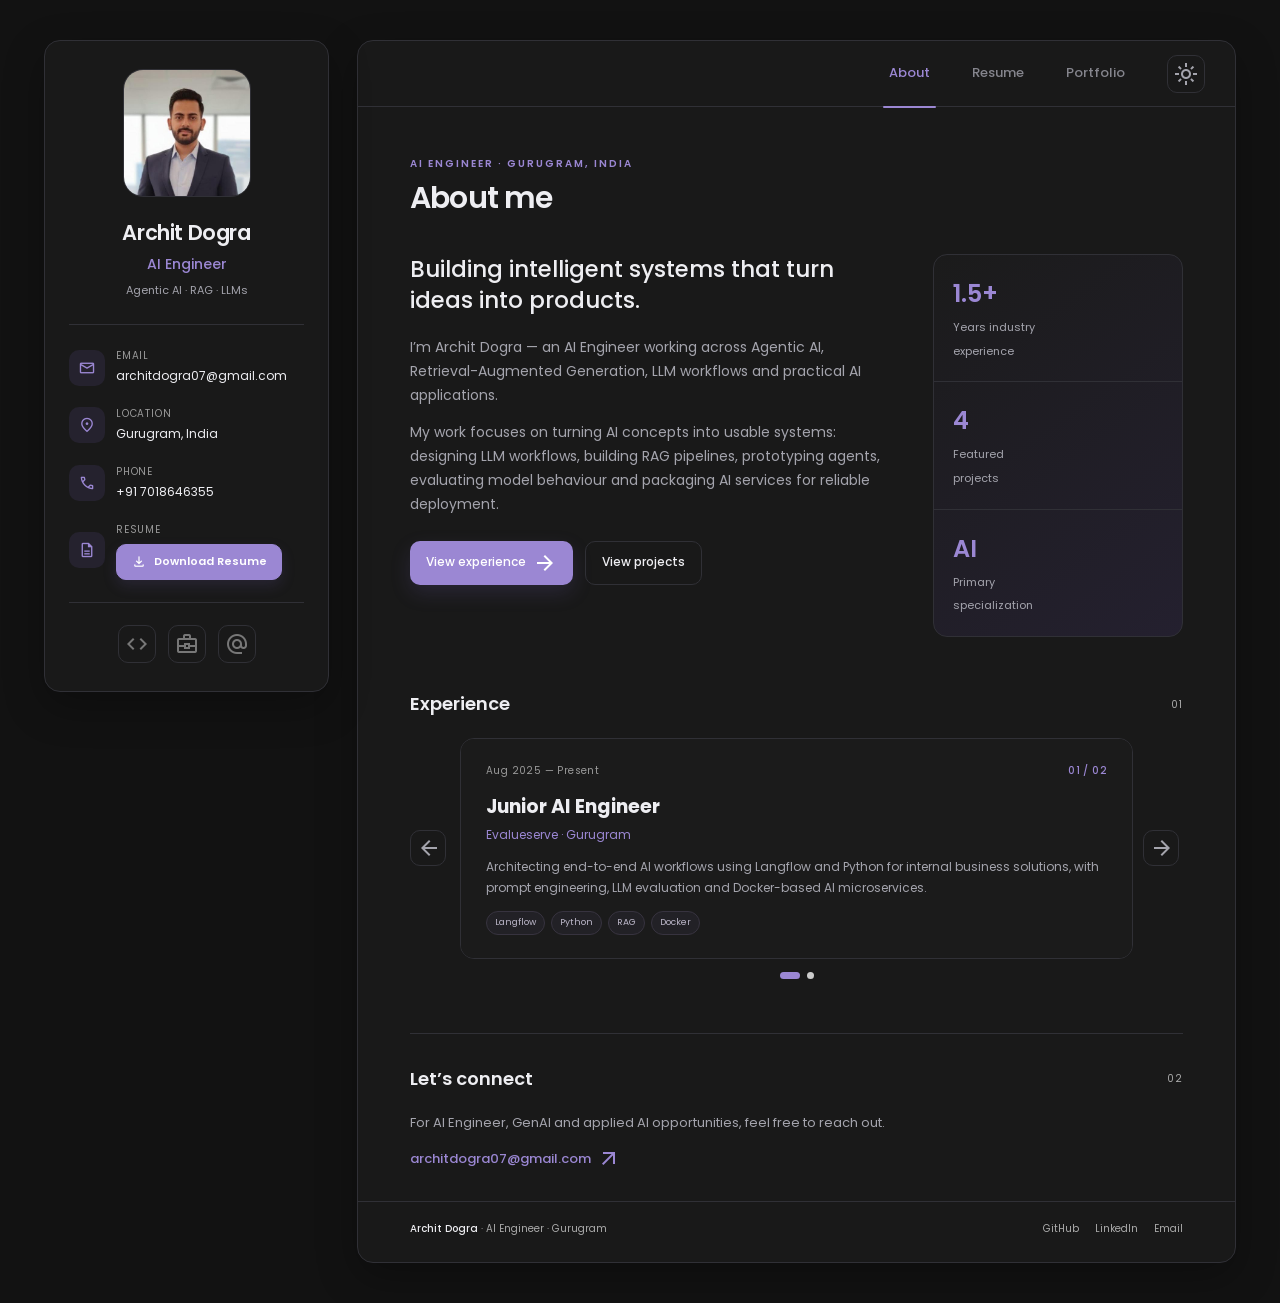
==== commit f6aa95ae: "Fixed_Experience_Tab" ====
--- a/index.html
+++ b/index.html
@@ -93,28 +93,22 @@
           <div class="experience-viewport">
             <div class="experience-track">
               <article class="experience-slide">
-                <div class="slide-meta"><span>Aug 2025 — Present</span><b>01 / 03</b></div>
+                <div class="slide-meta"><span>Aug 2025 — Present</span><b>01 / 02</b></div>
                 <h3>Junior AI Engineer</h3><p class="company">Evalueserve · Gurugram</p>
                 <p>Architecting end-to-end AI workflows using Langflow and Python for internal business solutions, with prompt engineering, LLM evaluation and Docker-based AI microservices.</p>
                 <div class="chips"><span>Langflow</span><span>Python</span><span>RAG</span><span>Docker</span></div>
               </article>
               <article class="experience-slide">
-                <div class="slide-meta"><span>Feb 2025 — Jul 2025</span><b>02 / 03</b></div>
+                <div class="slide-meta"><span>Feb 2025 — Jul 2025</span><b>02 / 02</b></div>
                 <h3>AI Engineer Intern</h3><p class="company">Evalueserve</p>
                 <p>Built internal AI tools and chatbots, rapidly prototyped LLM-based PoCs and gained hands-on exposure to Docker and Kubernetes.</p>
                 <div class="chips"><span>LLMs</span><span>Python</span><span>Docker</span><span>Kubernetes</span></div>
-              </article>
-              <article class="experience-slide">
-                <div class="slide-meta"><span>2021 — 2025</span><b>03 / 03</b></div>
-                <h3>B.E. CSE — Hons. AIML</h3><p class="company">Chandigarh University</p>
-                <p>Computer Science Engineering with Honours and specialization in Artificial Intelligence &amp; Machine Learning. CGPA 8.10 / 10.</p>
-                <div class="chips"><span>AIML</span><span>CGPA 8.10</span><span>Computer Science</span></div>
               </article>
             </div>
           </div>
           <button class="slider-btn next" id="expNext" aria-label="Next experience"><span class="material-symbols-outlined">arrow_forward</span></button>
         </div>
-        <div class="slider-dots" id="expDots"><button class="active" data-slide="0"></button><button data-slide="1"></button><button data-slide="2"></button></div>
+        <div class="slider-dots" id="expDots"><button class="active" data-slide="0"></button><button data-slide="1"></button></div>
       </section>
 
       <section class="section-block compact-contact">
@@ -131,7 +125,6 @@
         <div class="timeline">
           <div class="timeline-item"><div class="timeline-dot"></div><div class="timeline-date">Aug 2025 — Present</div><div class="timeline-content"><h4>Junior AI Engineer</h4><p class="company">Evalueserve · Gurugram</p><p>Architecting end-to-end AI workflows using Langflow and Python for internal business solutions. Working on prompt engineering, LLM evaluation pipelines and Docker-based AI microservice deployments.</p><div class="chips"><span>Langflow</span><span>Python</span><span>RAG</span><span>Docker</span><span>LLMs</span></div></div></div>
           <div class="timeline-item"><div class="timeline-dot"></div><div class="timeline-date">Feb 2025 — Jul 2025</div><div class="timeline-content"><h4>AI Engineer Intern</h4><p class="company">Evalueserve</p><p>Built internal AI tools and chatbots, rapidly prototyped LLM-based PoCs and gained hands-on exposure to Docker and Kubernetes.</p><div class="chips"><span>LLM</span><span>Python</span><span>Docker</span><span>Kubernetes</span></div></div></div>
-          <div class="timeline-item"><div class="timeline-dot"></div><div class="timeline-date">2021 — 2025</div><div class="timeline-content"><h4>B.E. Computer Science Engineering — Hons.</h4><p class="company">Chandigarh University · AIML Specialization</p><p>CGPA 8.10. Focused on artificial intelligence, machine learning, software development and applied projects.</p><div class="chips"><span>AIML</span><span>CGPA 8.10</span><span>Computer Science</span></div></div></div>
         </div>
       </section>
 
--- a/style.css
+++ b/style.css
@@ -11,3 +11,48 @@
 
 /* Final polish: resume CTA + theme-aware contact strip */
 .resume-btn{display:inline-flex;align-items:center;justify-content:center;gap:7px;margin-top:5px;padding:9px 12px;border:1px solid var(--accent);border-radius:9px;background:var(--accent);color:#fff!important;font-size:11px!important;font-weight:500;transition:transform .25s ease,box-shadow .25s ease,background .25s ease,border-color .25s ease}.resume-btn .material-symbols-outlined{font-size:16px}.resume-btn:hover{background:var(--accent-2);border-color:var(--accent-2);transform:translateY(-2px);box-shadow:0 8px 18px rgba(105,90,166,.24);text-decoration:none}.contact-strip{background:linear-gradient(135deg,var(--soft),var(--card));border-color:var(--line);color:var(--text)}.contact-strip h3{color:var(--text)}body.dark .contact-strip{background:linear-gradient(135deg,#25222f,#1b1b1b);border-color:var(--line)}body.dark .resume-btn{box-shadow:0 8px 20px rgba(0,0,0,.28)}
+
+/* v7 targeted fixes: make the sidebar resume action unmistakably a button and
+   make the portfolio contact CTA follow the theme at the root level. */
+.contact-list .resume-btn,
+.contact-list li .resume-btn{
+  display:inline-flex;
+  width:max-content;
+  align-items:center;
+  justify-content:center;
+  gap:7px;
+  margin-top:6px;
+  padding:9px 14px;
+  border:1px solid var(--accent);
+  border-radius:10px;
+  background:var(--accent);
+  color:#fff !important;
+  font-size:11px !important;
+  line-height:1.25;
+  font-weight:600 !important;
+  text-decoration:none !important;
+  box-shadow:0 6px 14px rgba(105,90,166,.18);
+  transition:transform .22s ease, background .22s ease, border-color .22s ease, box-shadow .22s ease;
+}
+.contact-list .resume-btn .material-symbols-outlined{font-size:16px;line-height:1}
+.contact-list .resume-btn:hover{
+  background:var(--accent-2);
+  border-color:var(--accent-2);
+  color:#fff !important;
+  transform:translateY(-2px);
+  box-shadow:0 10px 22px rgba(105,90,166,.28);
+}
+.contact-list .resume-btn:active{transform:translateY(0);box-shadow:0 4px 10px rgba(105,90,166,.18)}
+
+html.dark .contact-strip,
+body.dark .contact-strip{
+  background:linear-gradient(135deg,var(--soft),var(--card)) !important;
+  border-color:var(--line) !important;
+  color:var(--text) !important;
+}
+html.dark .contact-strip h3,
+body.dark .contact-strip h3{
+  color:var(--text) !important;
+}
+html.dark .contact-strip .eyebrow,
+body.dark .contact-strip .eyebrow{color:var(--accent) !important}
